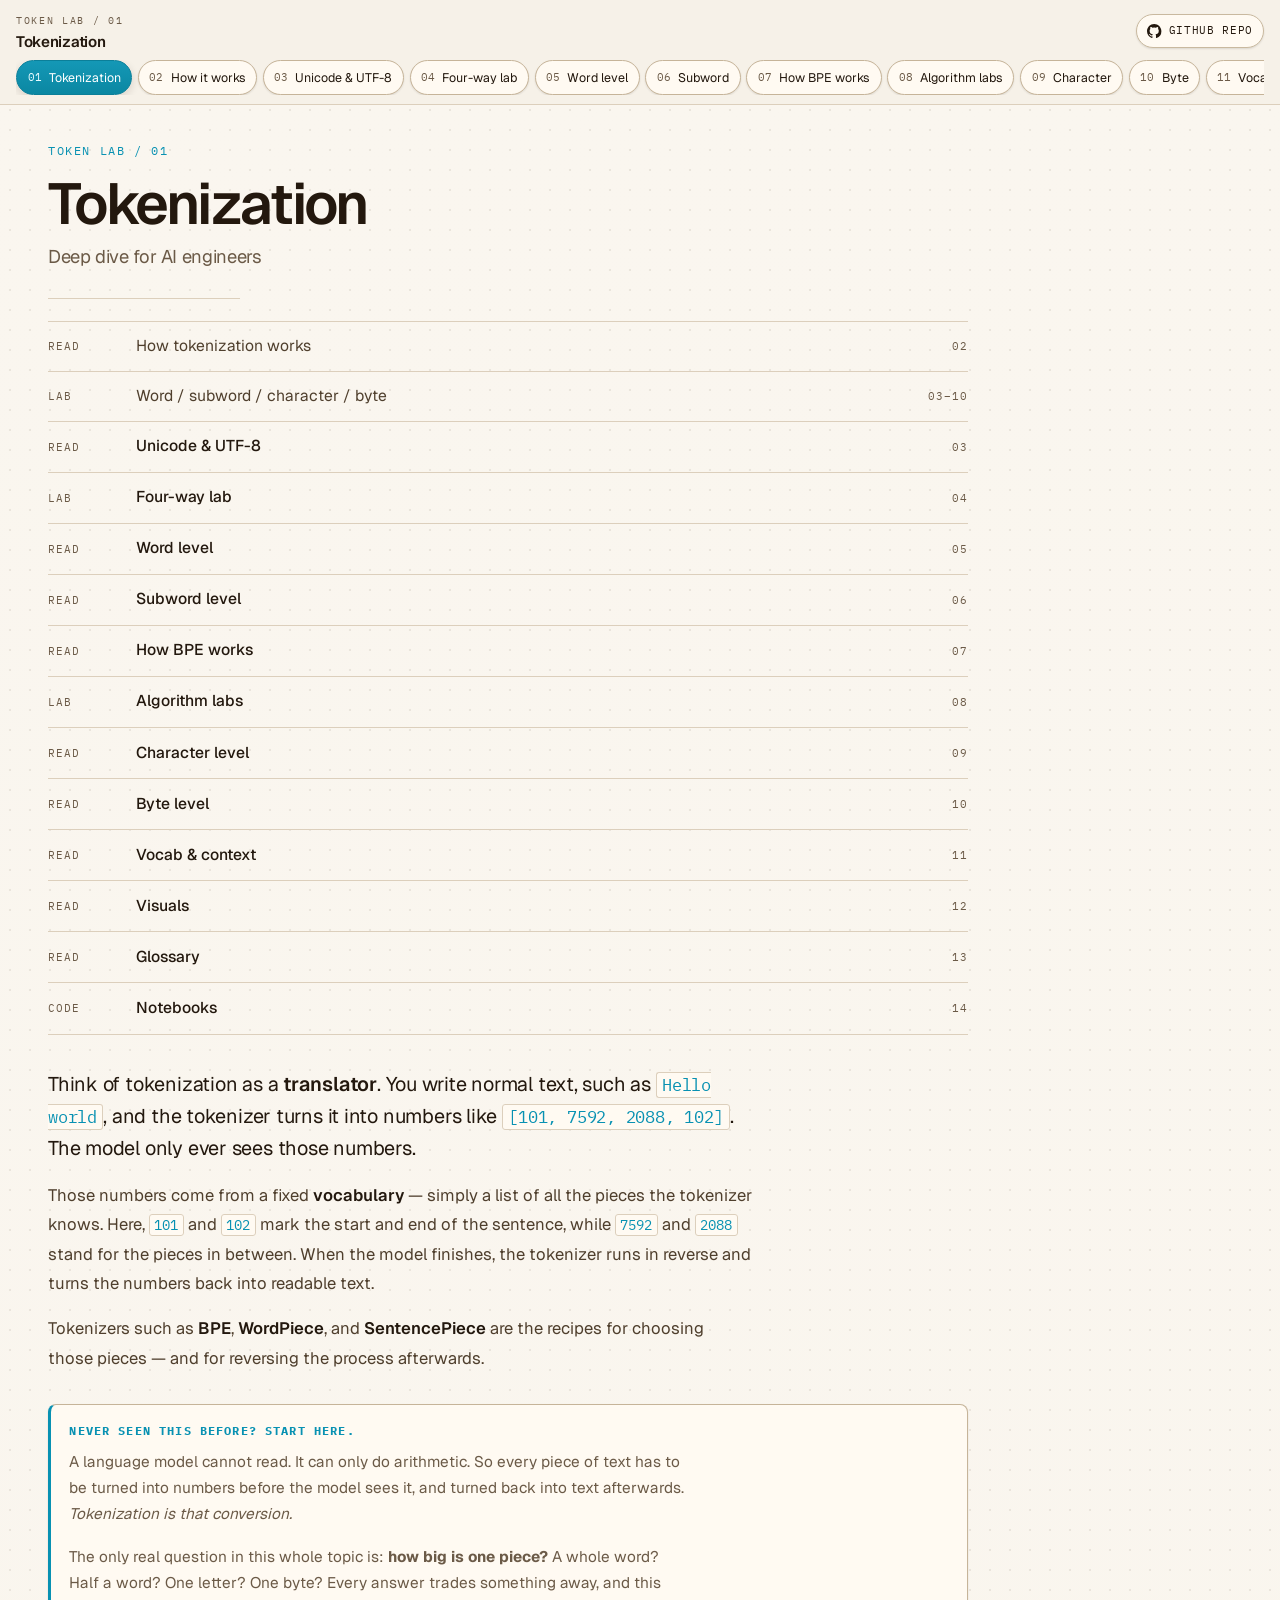
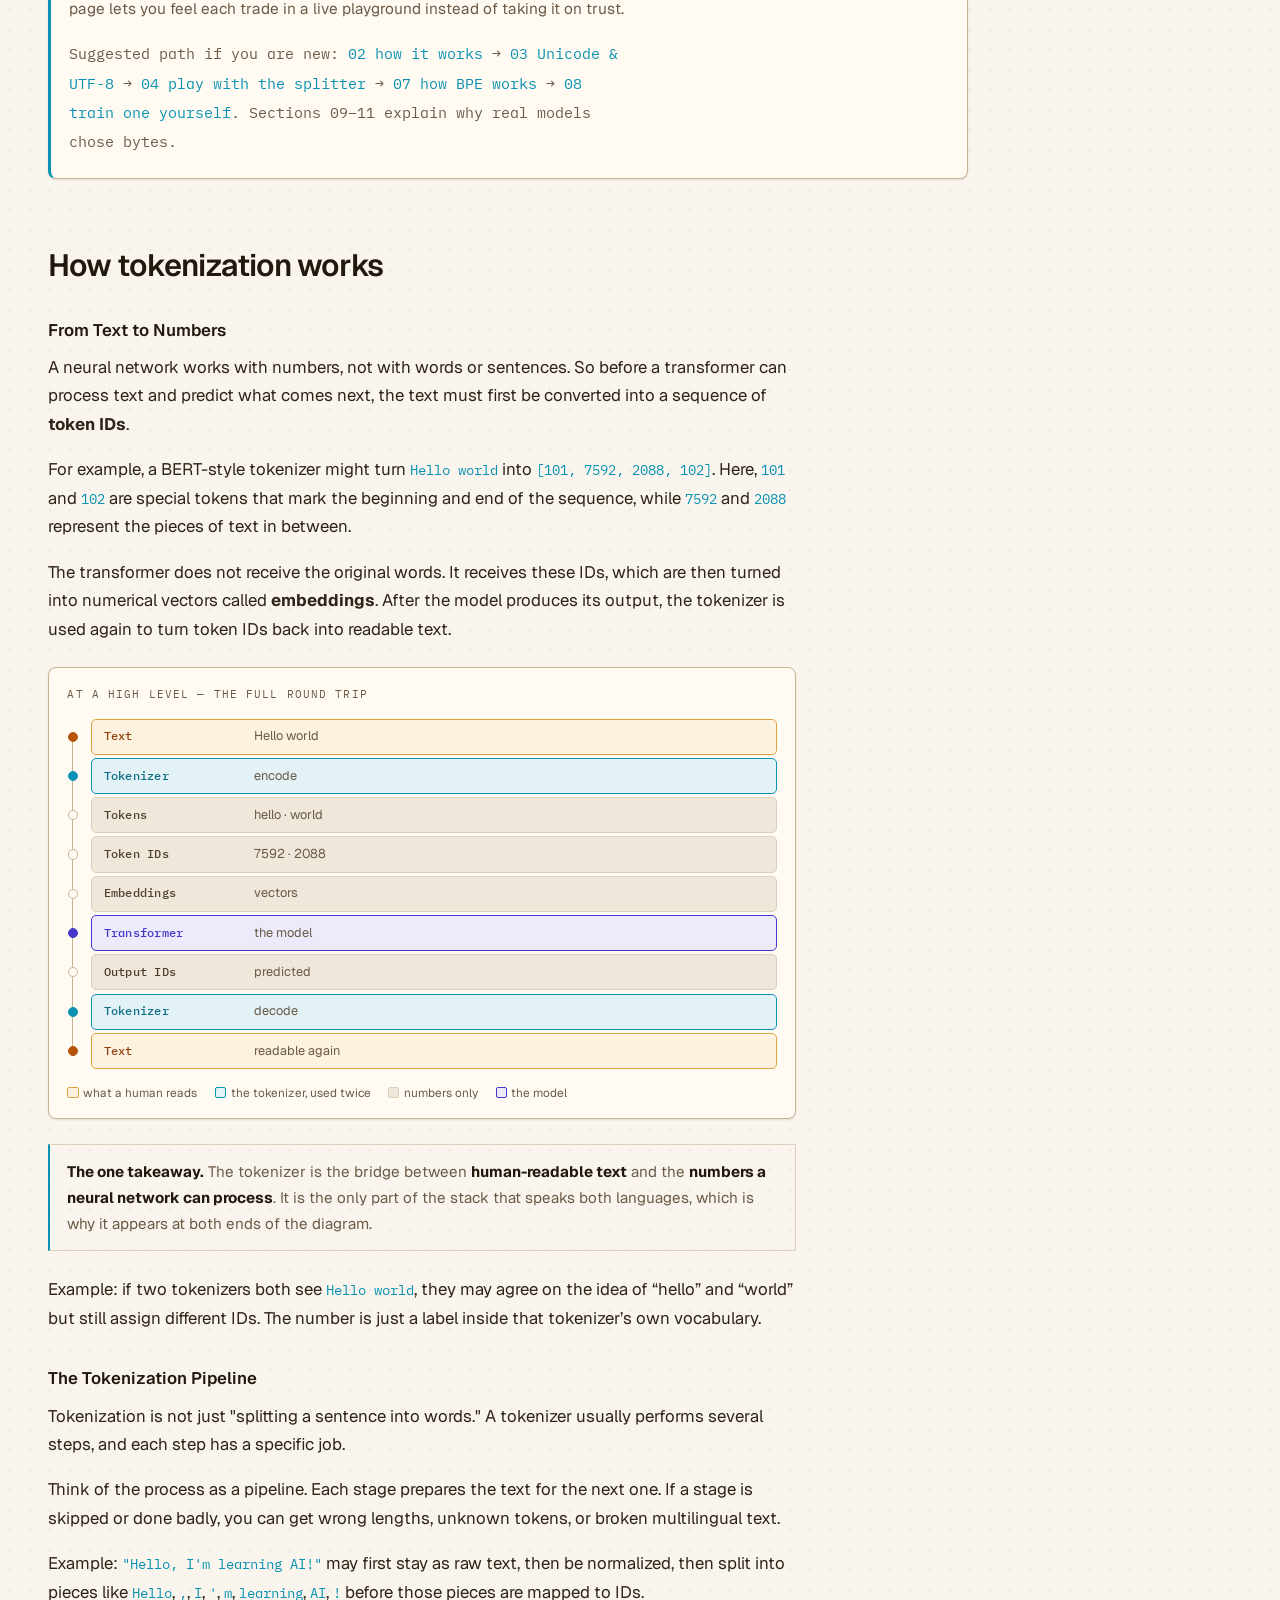
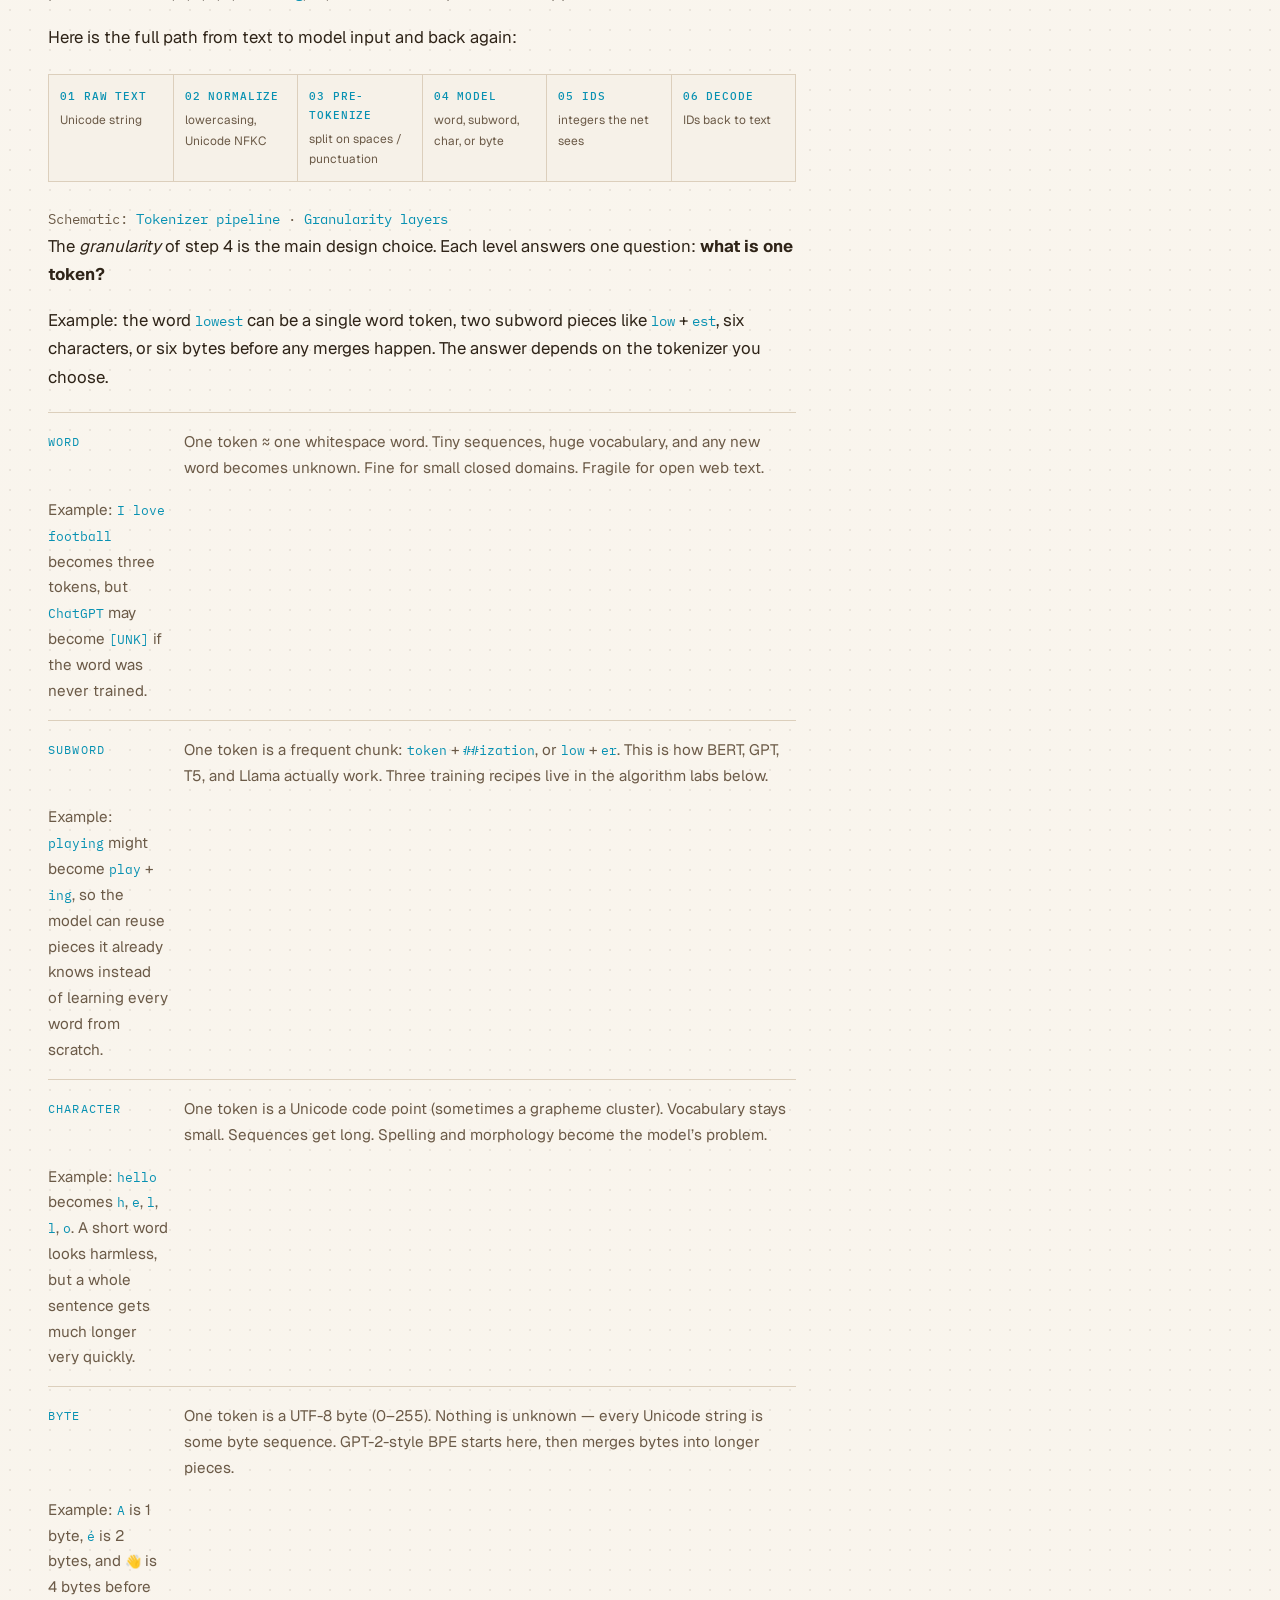
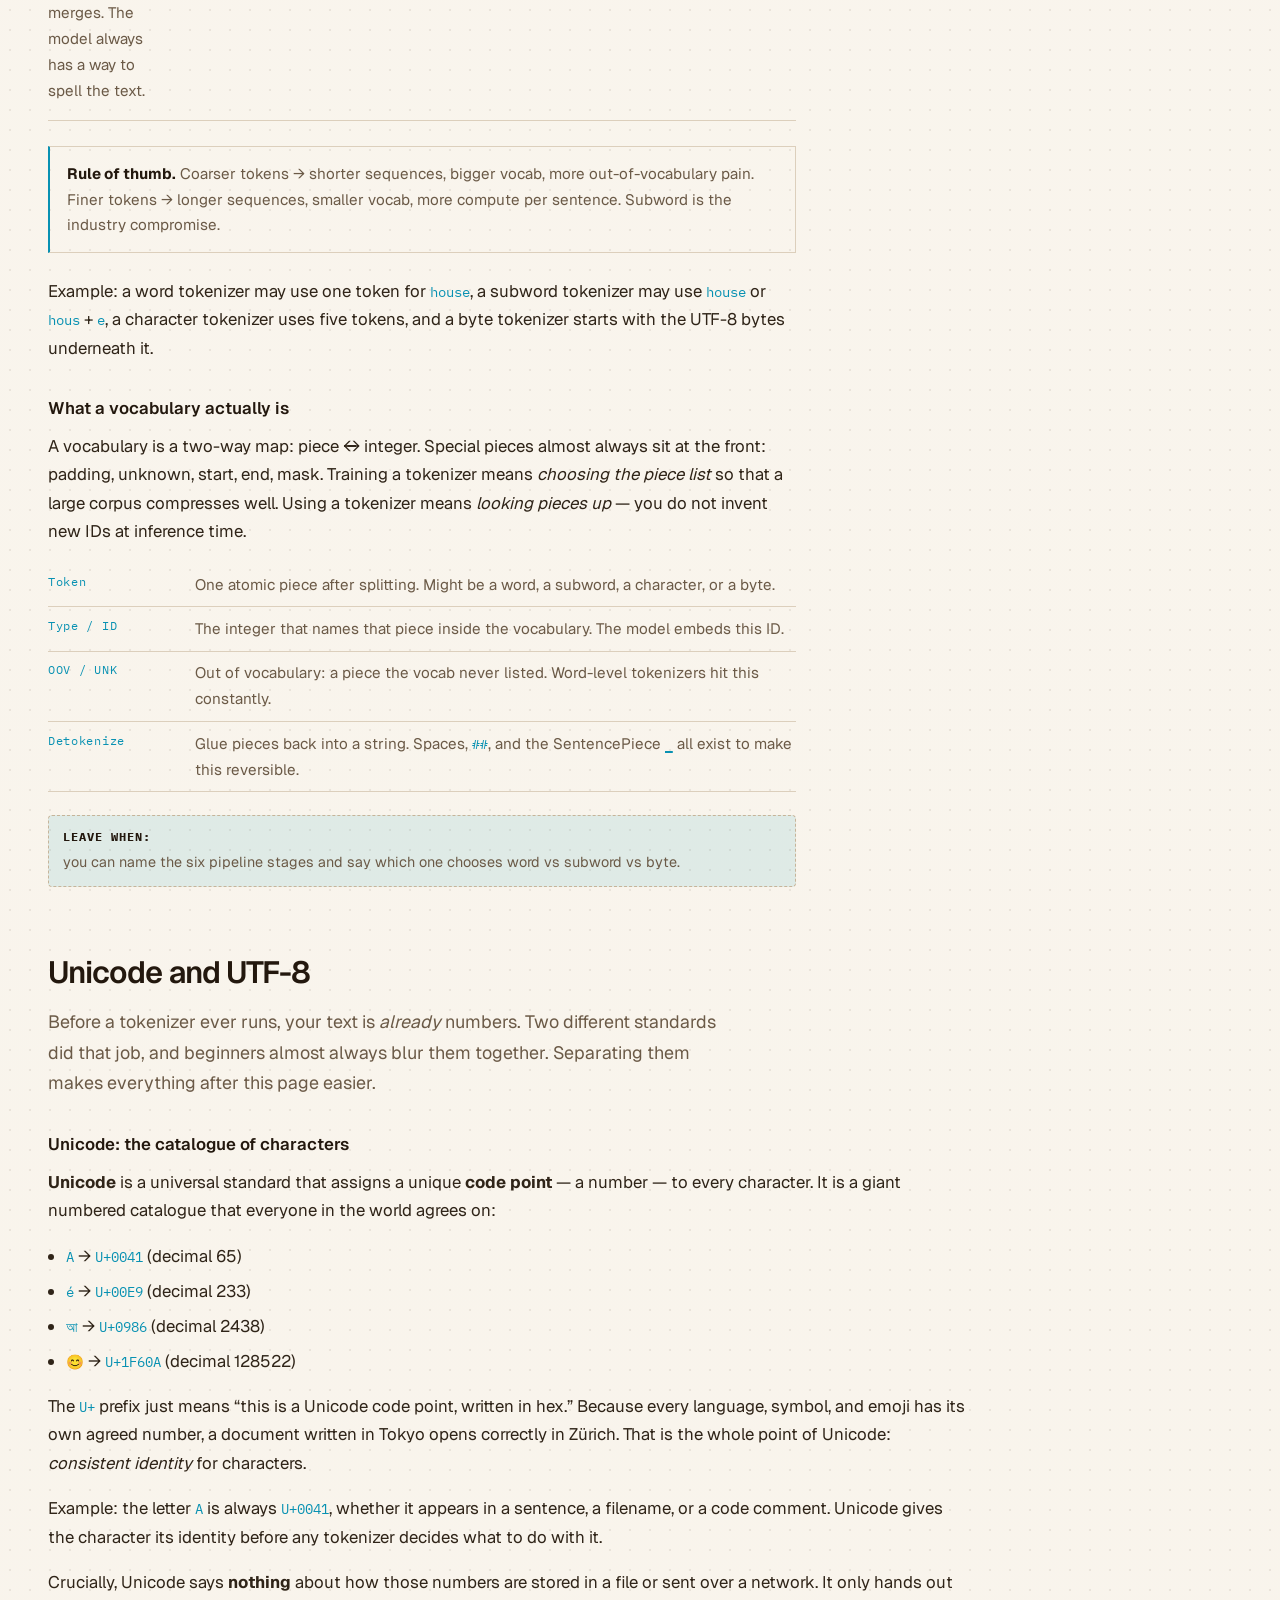
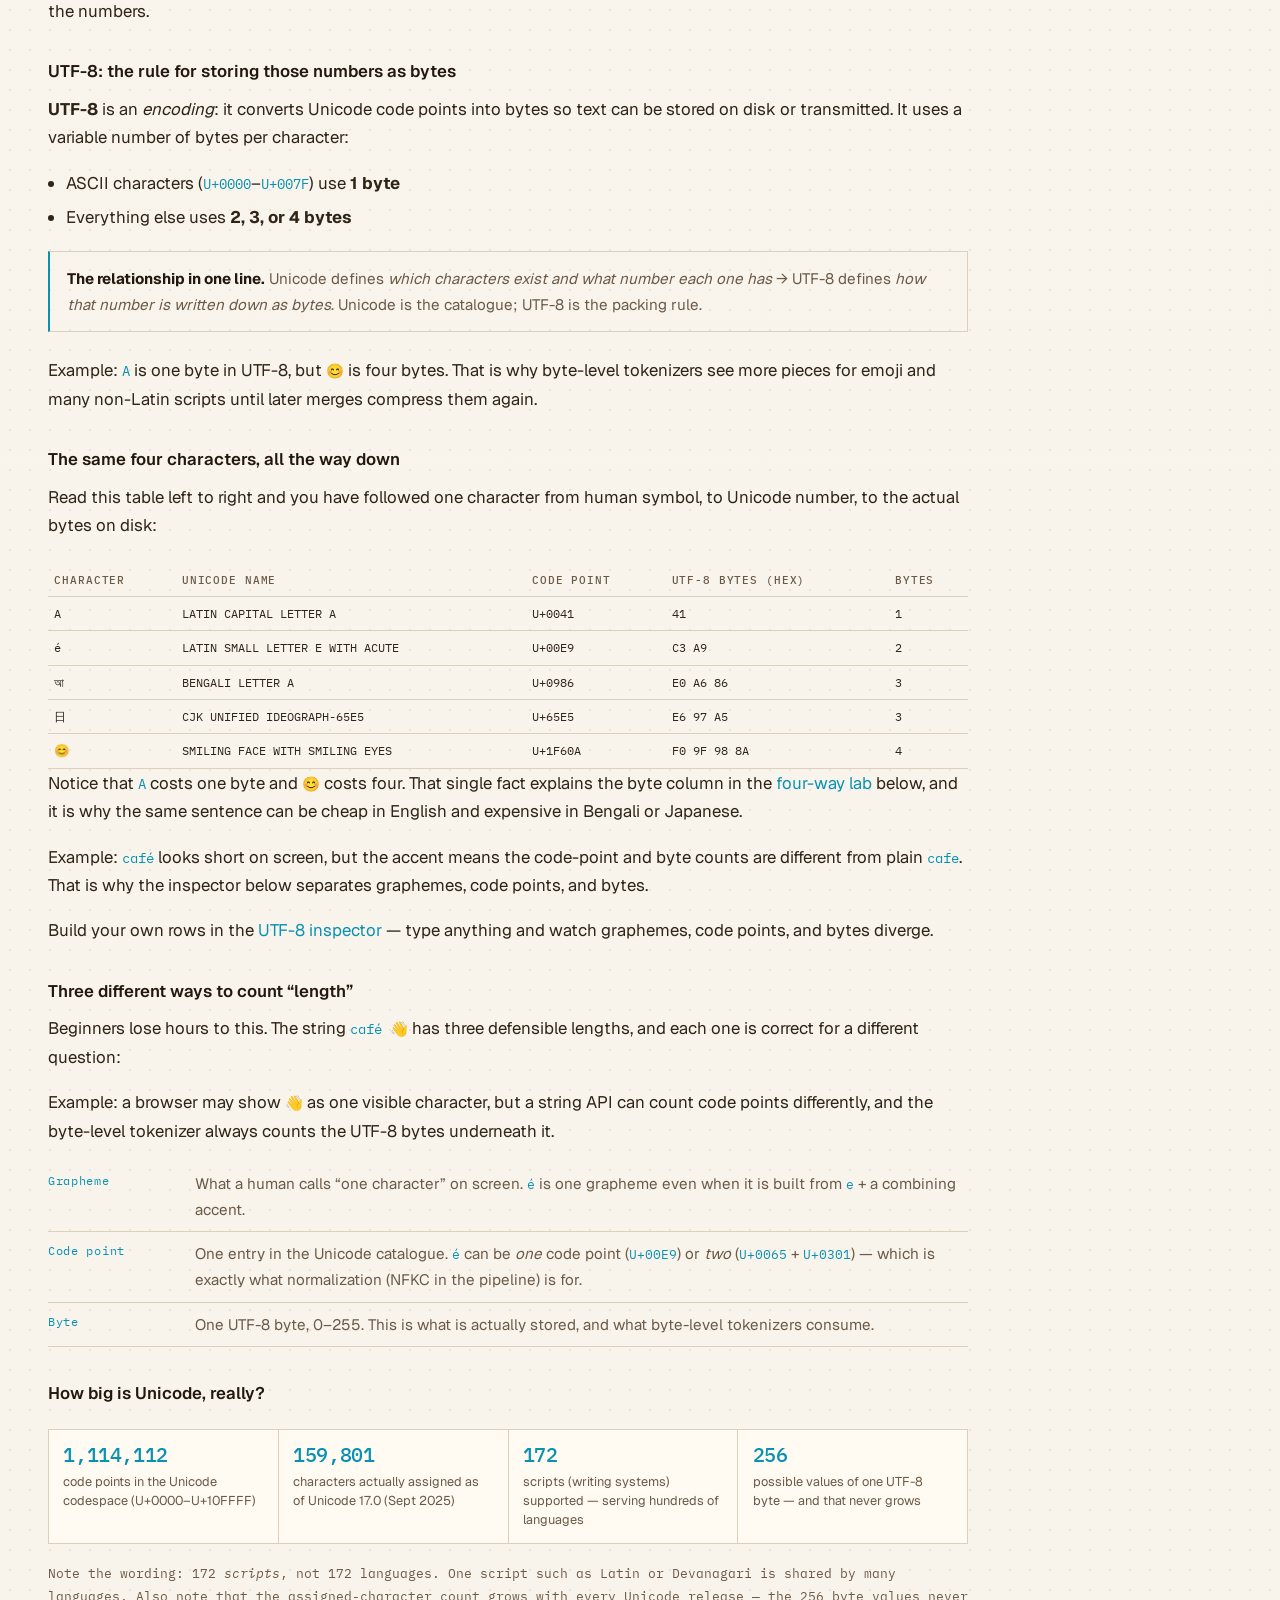
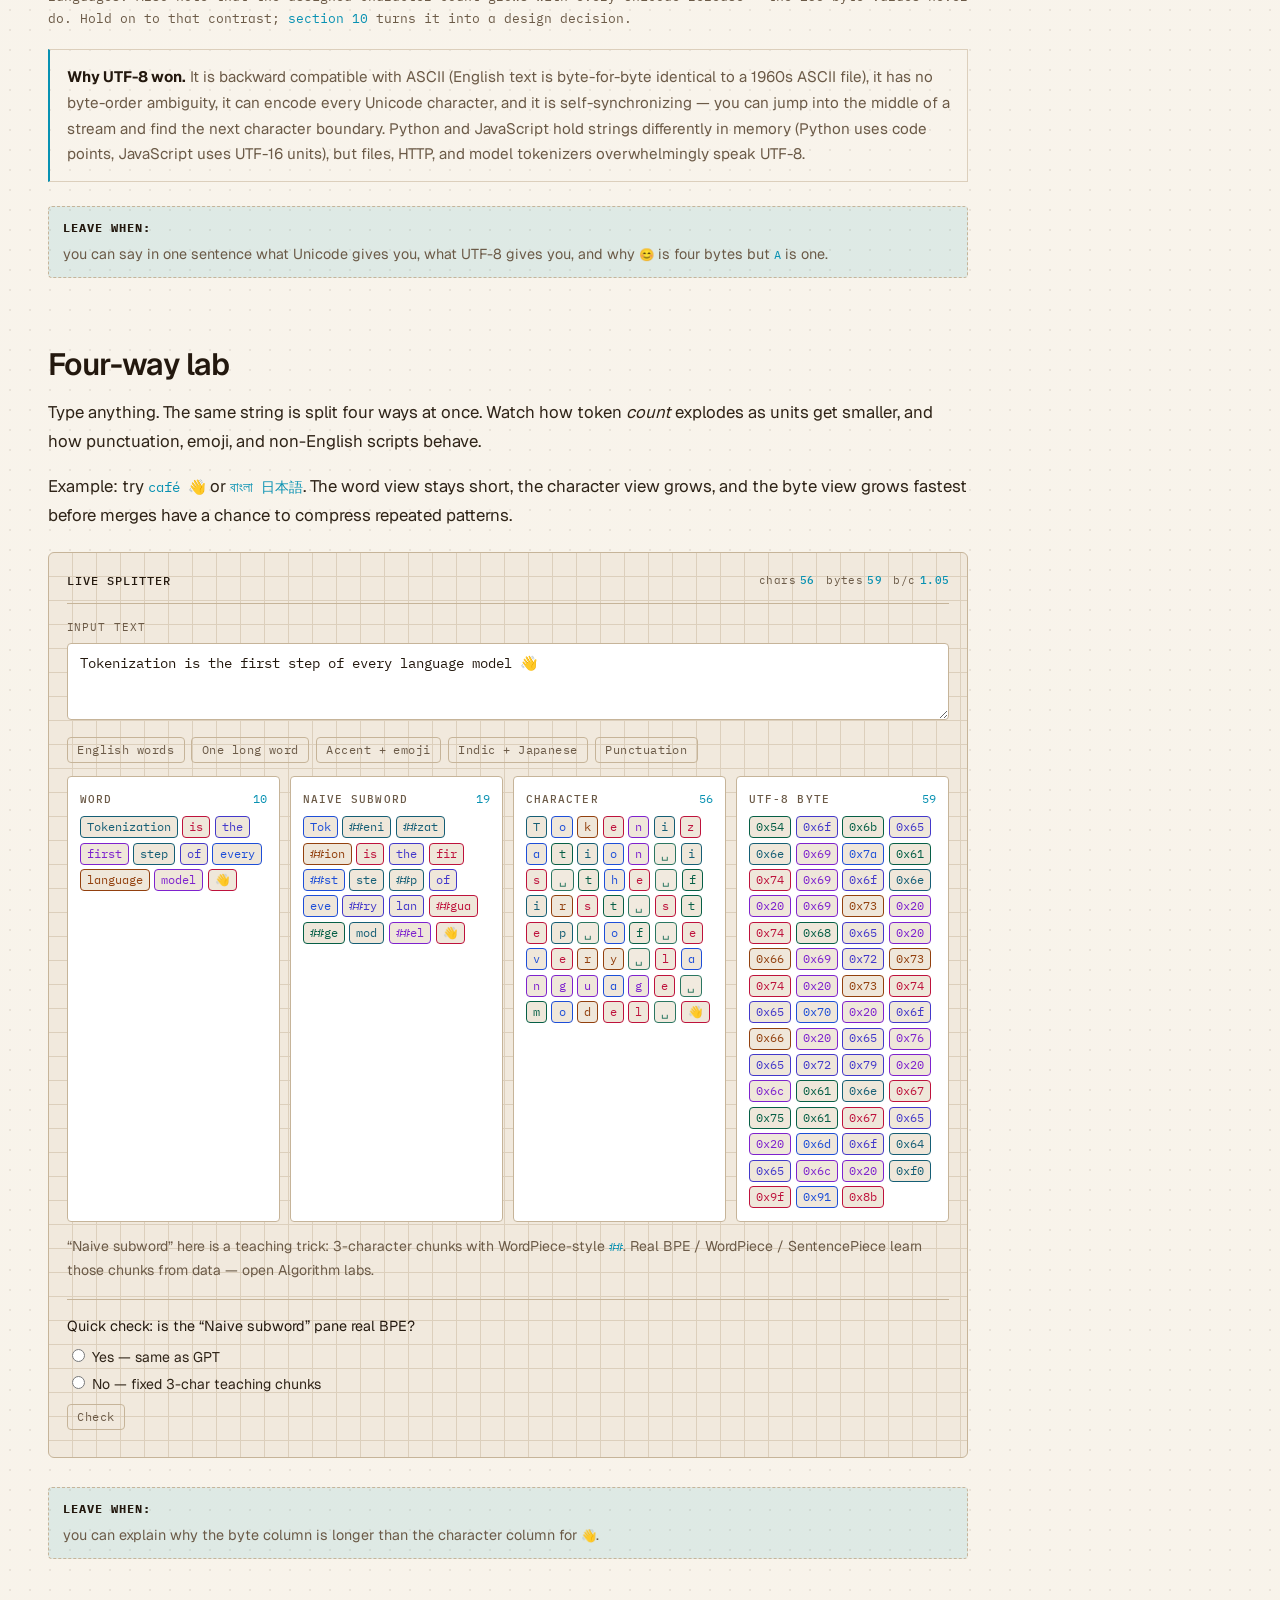
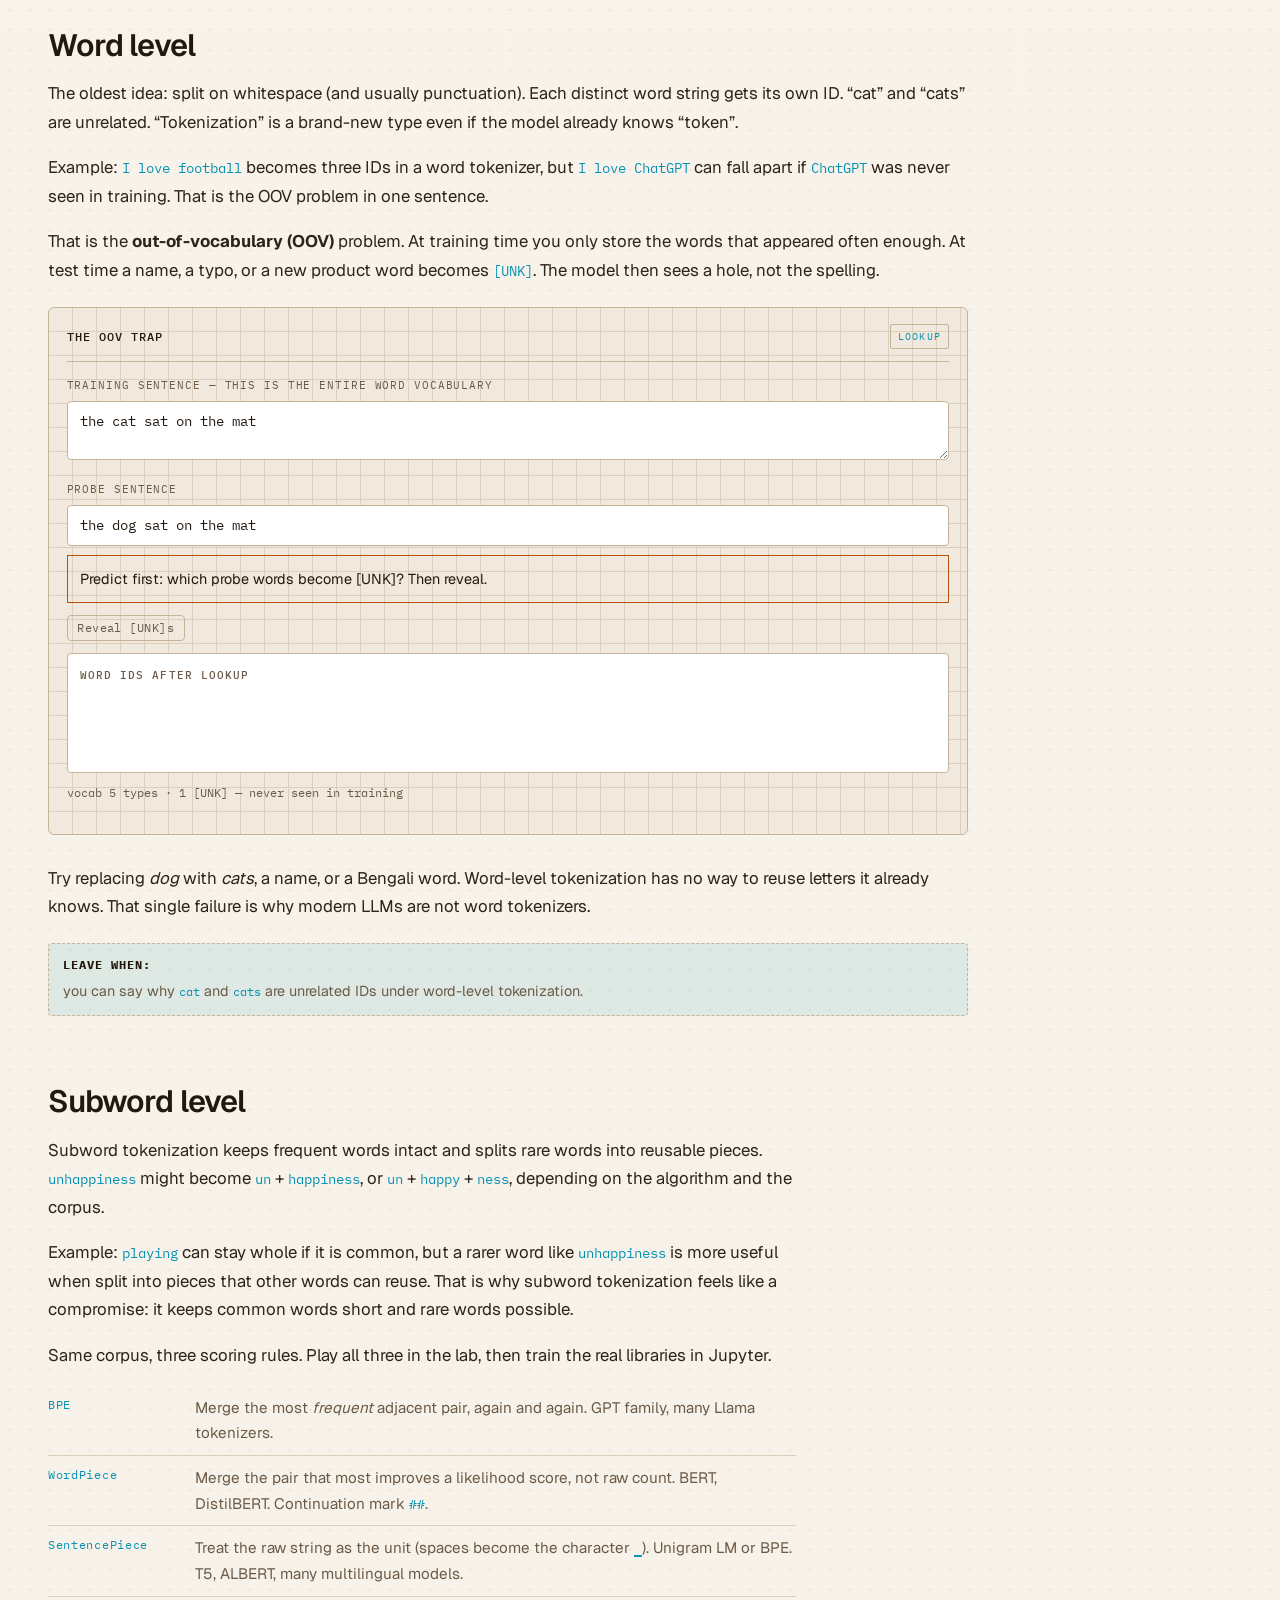
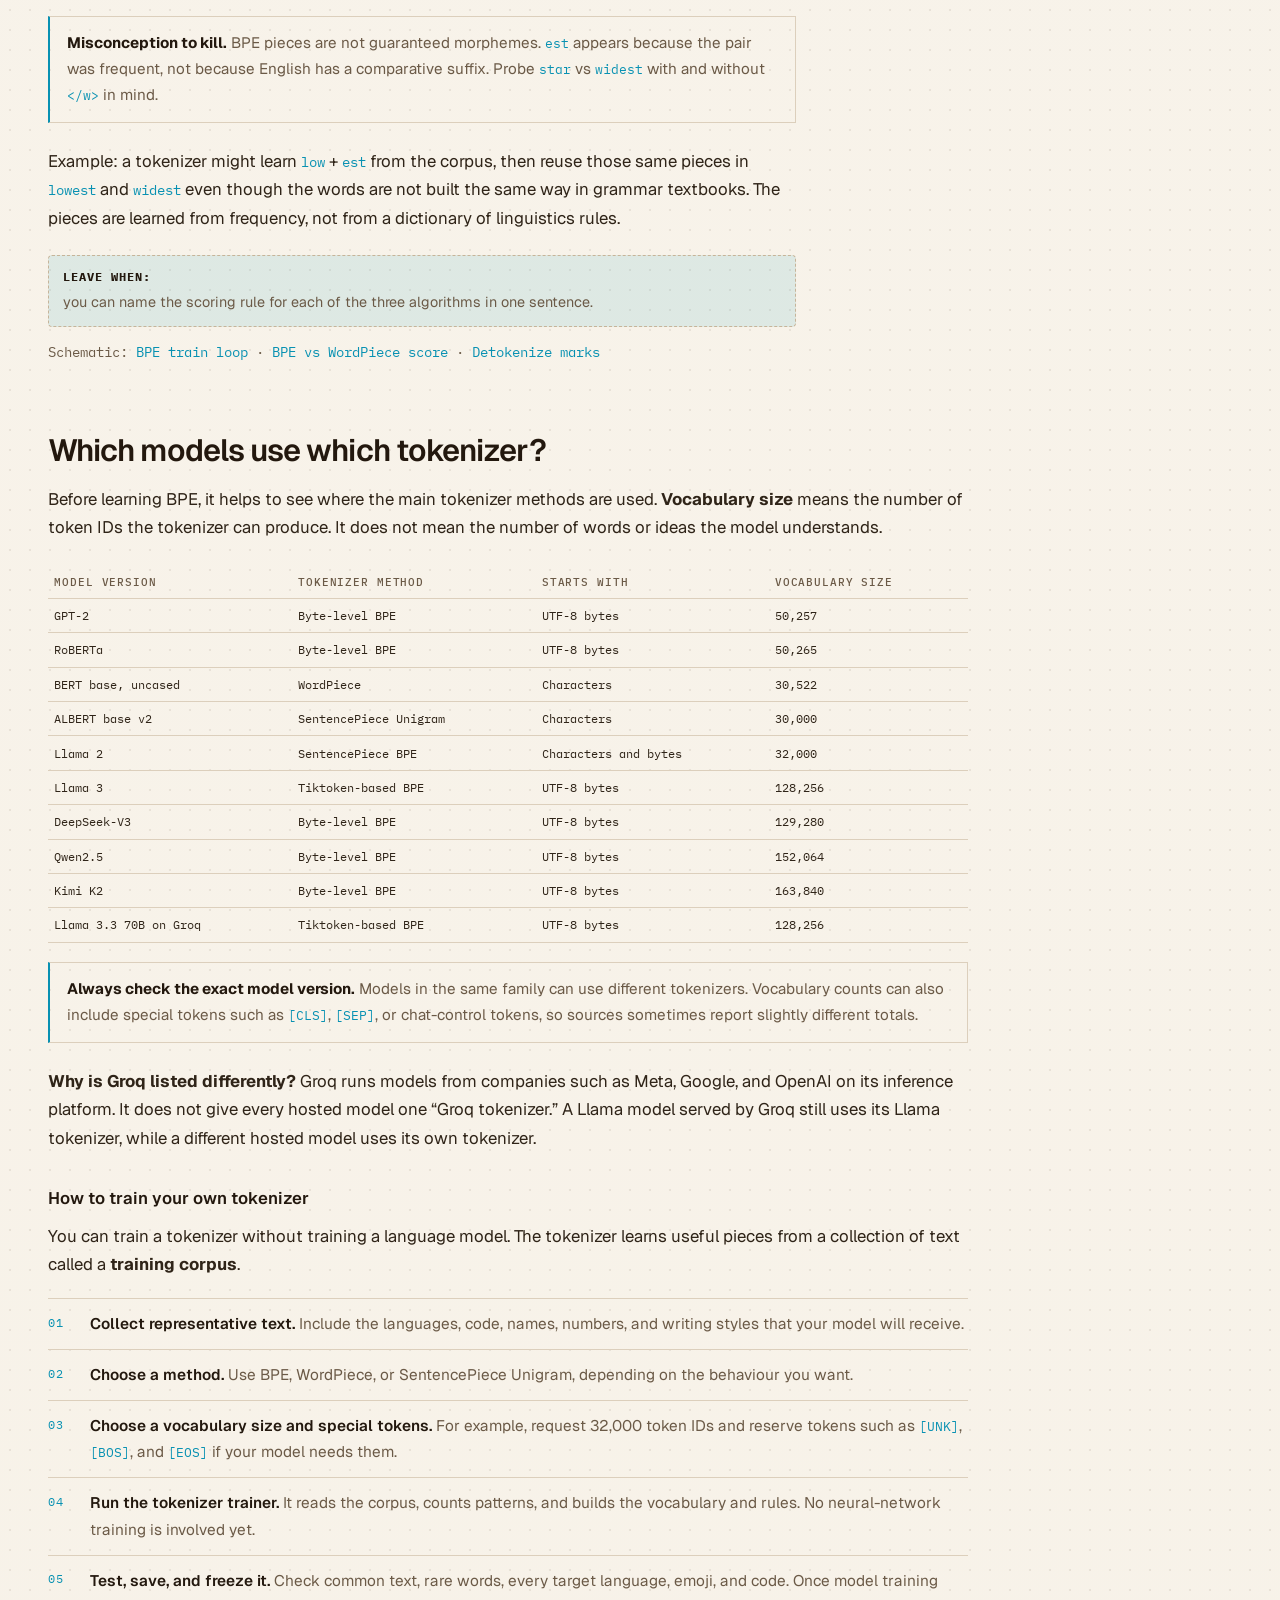
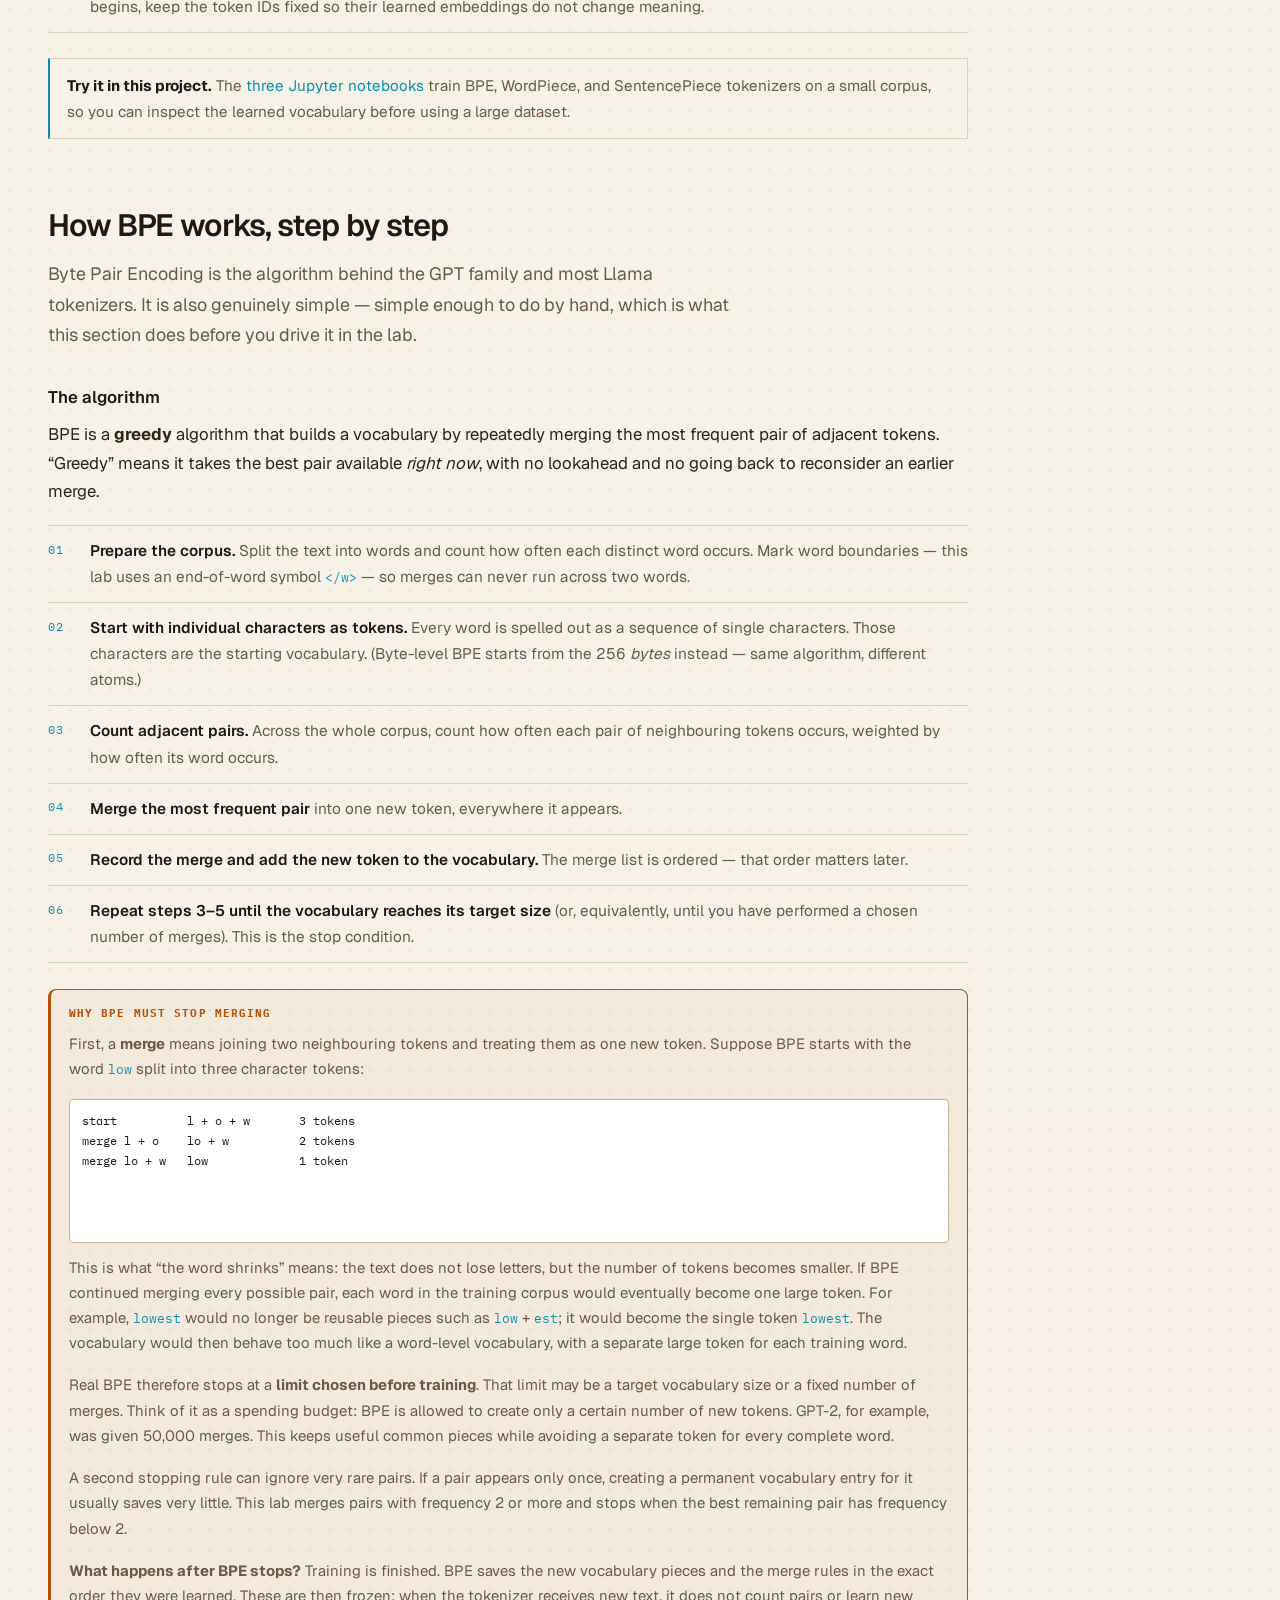
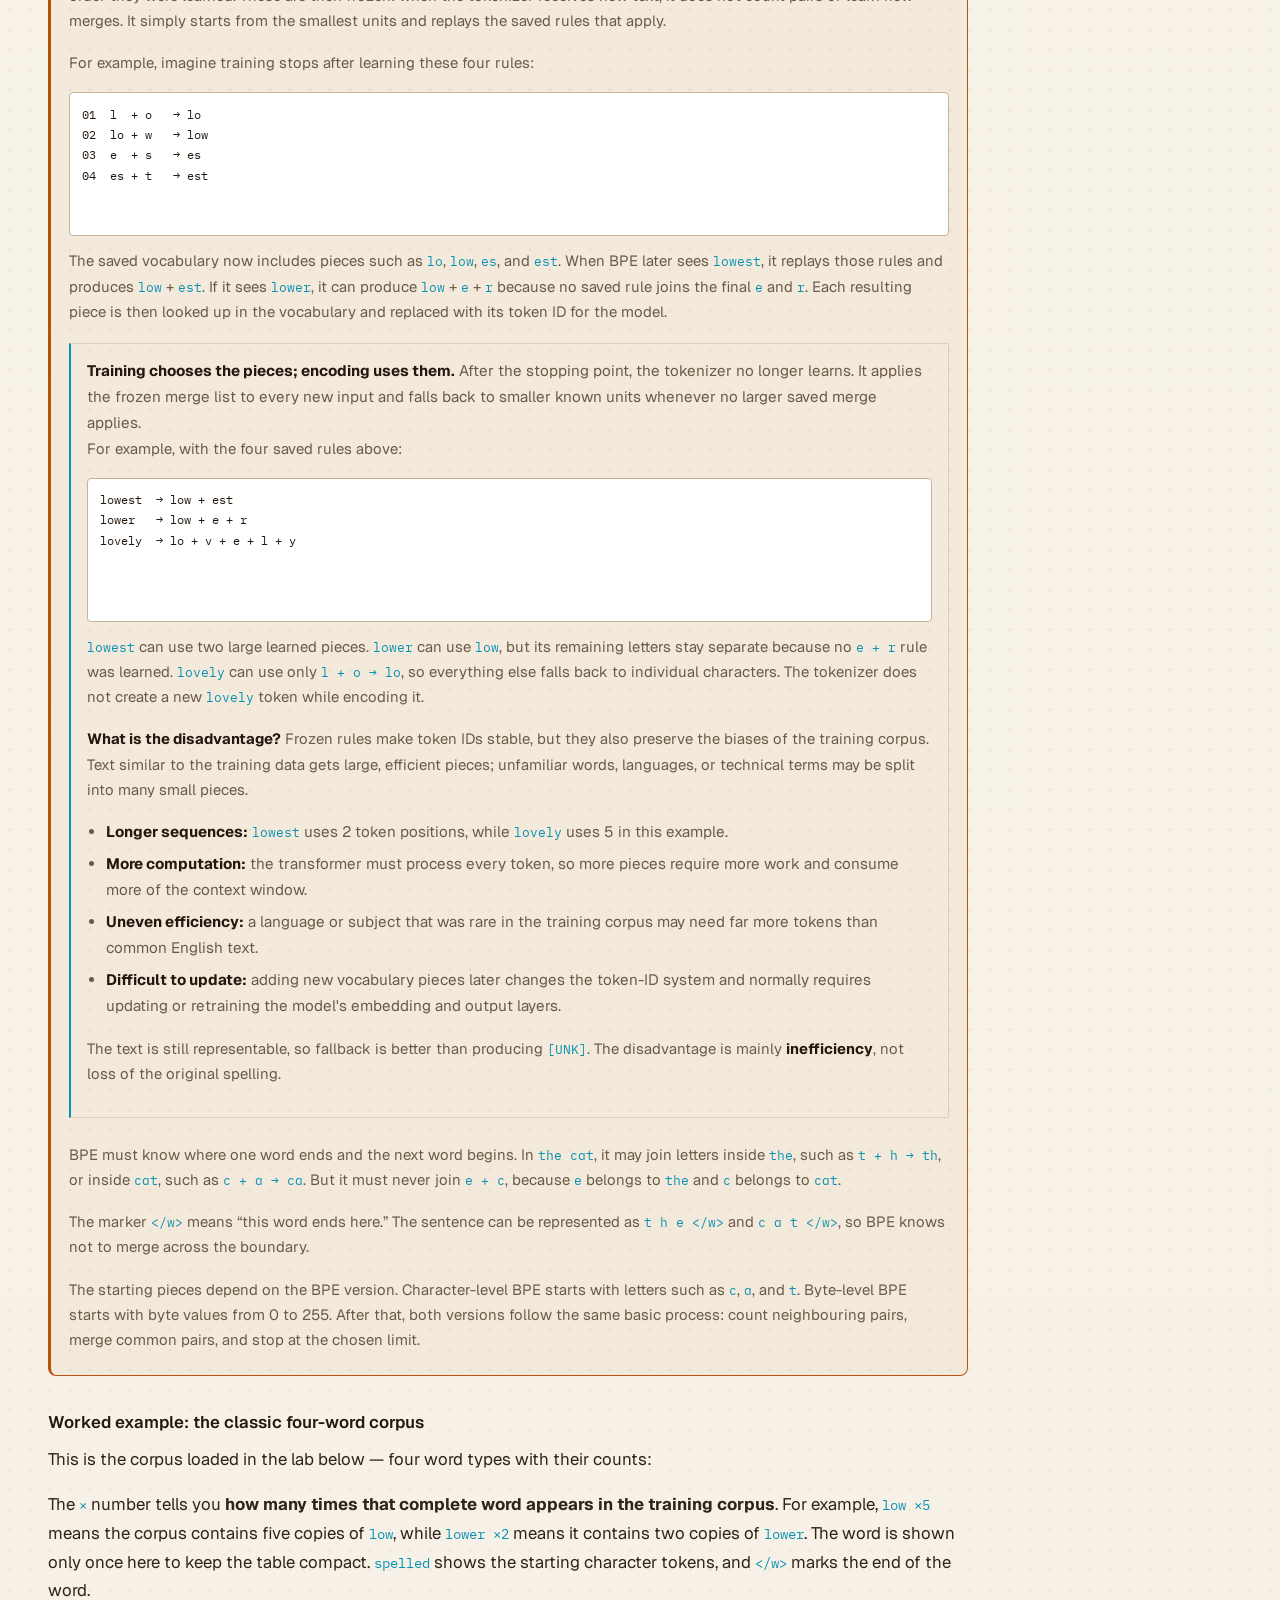
==== site/index.html @ 01ca74ae "docs: LLM tokenizer explanations Signed-off-by: Gaurav Kumar Garg <garg.gaurav52@gmail.com>" ====
<!DOCTYPE html>
<html lang="en" data-theme="light">
  <head>
    <meta charset="utf-8" />
    <meta name="viewport" content="width=device-width, initial-scale=1" />
    <title>Tokenization Deep Dive</title>
    <meta
      name="description"
      content="Beginner lab: how tokenization works, then word, subword, character, and byte level — with live BPE, WordPiece, and SentencePiece playgrounds."
    />
    <meta property="og:title" content="Tokenization Deep Dive" />
    <meta
      property="og:description"
      content="Interactive token lab: how tokenization works, OOV, UTF-8, and in-browser BPE / WordPiece / SentencePiece."
    />
    <meta property="og:type" content="website" />
    <meta
      property="og:url"
      content="https://gaurav36.github.io/tokenization-explainer/"
    />
    <meta
      property="og:image"
      content="https://gaurav36.github.io/tokenization-explainer/assets/og.png"
    />
    <meta name="twitter:card" content="summary_large_image" />
    <link rel="icon" href="assets/favicon.svg" type="image/svg+xml" />
    <link rel="alternate icon" href="assets/og.png" type="image/png" />
    <link rel="preconnect" href="https://fonts.googleapis.com" />
    <link rel="preconnect" href="https://fonts.gstatic.com" crossorigin />
    <link
      href="https://fonts.googleapis.com/css2?family=Geist:wght@400;500;600;700&family=IBM+Plex+Mono:wght@400;500&family=IBM+Plex+Sans:wght@400;500;600&display=swap"
      rel="stylesheet"
    />
    <link rel="stylesheet" href="css/main.css" />
  </head>
  <body>
    <a class="skip" href="#syllabus">Skip to content</a>
    <a
      class="github-top-right"
      href="https://github.com/gaurav36/tokenization-explanation"
      target="_blank"
      rel="noopener noreferrer"
      aria-label="Open GitHub repository"
    >
      <svg viewBox="0 0 16 16" aria-hidden="true" focusable="false">
        <path
          d="M8 0C3.58 0 0 3.58 0 8c0 3.54 2.29 6.53 5.47 7.59.4.07.55-.17.55-.38 0-.19-.01-.82-.01-1.49-2.01.37-2.53-.49-2.69-.94-.09-.23-.48-.94-.82-1.13-.28-.15-.68-.52-.01-.53.63-.01 1.08.58 1.23.82.72 1.21 1.87.87 2.33.66.07-.52.28-.87.5-1.07-1.78-.2-3.64-.89-3.64-3.95 0-.87.31-1.59.82-2.15-.08-.2-.36-1.02.08-2.12 0 0 .67-.21 2.2.82a7.62 7.62 0 0 1 4 0c1.53-1.04 2.2-.82 2.2-.82.44 1.1.16 1.92.08 2.12.51.56.82 1.27.82 2.15 0 3.07-1.87 3.75-3.65 3.95.29.25.54.73.54 1.48 0 1.07-.01 1.93-.01 2.2 0 .21.15.46.55.38A8.01 8.01 0 0 0 16 8c0-4.42-3.58-8-8-8Z"
        ></path>
      </svg>
      <span>GitHub Repo</span>
    </a>
    <div class="app">
      <nav class="nav" aria-label="Lesson sections">
        <p class="nav-kicker">Token lab / 01</p>
        <p class="nav-title">Tokenization</p>
        <ol>
          <li>
            <a href="#syllabus"><span class="nav-num">01</span> Tokenization</a>
          </li>
          <li>
            <a href="#taxonomy"><span class="nav-num">02</span> How it works</a>
          </li>
          <li>
            <a href="#unicode"><span class="nav-num">03</span> Unicode &amp; UTF-8</a>
          </li>
          <li>
            <a href="#lab"><span class="nav-num">04</span> Four-way lab</a>
          </li>
          <li>
            <a href="#word"><span class="nav-num">05</span> Word level</a>
          </li>
          <li>
            <a href="#subword"><span class="nav-num">06</span> Subword</a>
          </li>
          <li>
            <a href="#bpe-how"><span class="nav-num">07</span> How BPE works</a>
          </li>
          <li>
            <a href="#algo-labs"><span class="nav-num">08</span> Algorithm labs</a>
          </li>
          <li>
            <a href="#character"><span class="nav-num">09</span> Character</a>
          </li>
          <li>
            <a href="#byte"><span class="nav-num">10</span> Byte</a>
          </li>
          <li>
            <a href="#length"><span class="nav-num">11</span> Vocab &amp; context</a>
          </li>
          <li>
            <a href="#visuals"><span class="nav-num">12</span> Visuals</a>
          </li>
          <li>
            <a href="#glossary"><span class="nav-num">13</span> Glossary</a>
          </li>
          <li>
            <a href="#notebooks"><span class="nav-num">14</span> Notebooks</a>
          </li>
        </ol>
        <p class="nav-note">
          Production trainers live in Jupyter.<br />
          <code>uv run jupyter lab notebooks</code>
        </p>
      </nav>

      <main>
        <header class="hero" id="syllabus">
          <p class="hero-kicker">Token lab / 01</p>
          <h1>Tokenization</h1>
          <p class="hero-sub">Deep dive for AI engineers</p>
          <div class="rule"></div>
          <ul class="syllabus">
            <li>
              <span class="kind">Read</span>
              <span>How tokenization works</span>
              <span class="kind">02</span>
            </li>
            <li>
              <span class="kind">Lab</span>
              <span>Word / subword / character / byte</span>
              <span class="kind">03–10</span>
            </li>
            <li>
              <span class="kind">Read</span>
              <a href="#unicode">Unicode &amp; UTF-8<span class="go" aria-hidden="true">→</span></a>
              <span class="kind">03</span>
            </li>
            <li>
              <span class="kind">Lab</span>
              <a href="#lab">Four-way lab<span class="go" aria-hidden="true">→</span></a>
              <span class="kind">04</span>
            </li>
            <li>
              <span class="kind">Read</span>
              <a href="#word">Word level<span class="go" aria-hidden="true">→</span></a>
              <span class="kind">05</span>
            </li>
            <li>
              <span class="kind">Read</span>
              <a href="#subword">Subword level<span class="go" aria-hidden="true">→</span></a>
              <span class="kind">06</span>
            </li>
            <li>
              <span class="kind">Read</span>
              <a href="#bpe-how">How BPE works<span class="go" aria-hidden="true">→</span></a>
              <span class="kind">07</span>
            </li>
            <li>
              <span class="kind">Lab</span>
              <a href="#algo-labs">Algorithm labs<span class="go" aria-hidden="true">→</span></a>
              <span class="kind">08</span>
            </li>
            <li>
              <span class="kind">Read</span>
              <a href="#character">Character level<span class="go" aria-hidden="true">→</span></a>
              <span class="kind">09</span>
            </li>
            <li>
              <span class="kind">Read</span>
              <a href="#byte">Byte level<span class="go" aria-hidden="true">→</span></a>
              <span class="kind">10</span>
            </li>
            <li>
              <span class="kind">Read</span>
              <a href="#length">Vocab &amp; context<span class="go" aria-hidden="true">→</span></a>
              <span class="kind">11</span>
            </li>
            <li>
              <span class="kind">Read</span>
              <a href="#visuals">Visuals<span class="go" aria-hidden="true">→</span></a>
              <span class="kind">12</span>
            </li>
            <li>
              <span class="kind">Read</span>
              <a href="#glossary">Glossary<span class="go" aria-hidden="true">→</span></a>
              <span class="kind">13</span>
            </li>
            <li>
              <span class="kind">Code</span>
              <a href="#notebooks">Notebooks<span class="go" aria-hidden="true">→</span></a>
              <span class="kind">14</span>
            </li>
          </ul>
          <div class="hero-intro">
            <p class="lede">
              Think of tokenization as a <strong>translator</strong>. You write normal text, such
              as <code>Hello world</code>, and the tokenizer turns it into numbers like
              <code>[101, 7592, 2088, 102]</code>. The model only ever sees those numbers.
            </p>
            <p>
              Those numbers come from a fixed <strong>vocabulary</strong> — simply a list of all
              the pieces the tokenizer knows. Here, <code>101</code> and <code>102</code> mark the
              start and end of the sentence, while <code>7592</code> and <code>2088</code> stand
              for the pieces in between. When the model finishes, the tokenizer runs in reverse and
              turns the numbers back into readable text.
            </p>
            <p>
              Tokenizers such as <strong>BPE</strong>, <strong>WordPiece</strong>, and
              <strong>SentencePiece</strong> are the recipes for choosing those pieces — and for
              reversing the process afterwards.
            </p>
          </div>

          <div class="plain">
            <strong>Never seen this before? Start here.</strong>
            <p>
              A language model cannot read. It can only do arithmetic. So every piece of text has
              to be turned into numbers before the model sees it, and turned back into text
              afterwards. <em>Tokenization is that conversion.</em>
            </p>
            <p>
              The only real question in this whole topic is: <strong>how big is one piece?</strong>
              A whole word? Half a word? One letter? One byte? Every answer trades something away,
              and this page lets you feel each trade in a live playground instead of taking it on
              trust.
            </p>
            <p class="plain-path">
              Suggested path if you are new:
              <a href="#taxonomy">02 how it works</a> →
              <a href="#unicode">03 Unicode &amp; UTF-8</a> →
              <a href="#lab">04 play with the splitter</a> →
              <a href="#bpe-how">07 how BPE works</a> →
              <a href="#algo-labs">08 train one yourself</a>.
              Sections 09–11 explain why real models chose bytes.
            </p>
          </div>
        </header>

        <section id="taxonomy">
          <h2>How tokenization works</h2>
          <h3>From Text to Numbers</h3>
          <p>
            A neural network works with numbers, not with words or sentences. So before a
            transformer can process text and predict what comes next, the text must first be
            converted into a sequence of <strong>token IDs</strong>.
          </p>
          <p>
            For example, a BERT-style tokenizer might turn <code>Hello world</code> into
            <code>[101, 7592, 2088, 102]</code>. Here, <code>101</code> and <code>102</code> are
            special tokens that mark the beginning and end of the sequence, while
            <code>7592</code> and <code>2088</code> represent the pieces of text in between.
          </p>
          <p>
            The transformer does not receive the original words. It receives these IDs, which are
            then turned into numerical vectors called <strong>embeddings</strong>. After the model
            produces its output, the tokenizer is used again to turn token IDs back into readable
            text.
          </p>
          <figure class="flow-figure">
            <figcaption>At a high level — the full round trip</figcaption>
            <ol class="flow">
              <li class="flow-step is-human">
                <span class="flow-name">Text</span>
                <span class="flow-eg">Hello world</span>
              </li>
              <li class="flow-step is-tok">
                <span class="flow-name">Tokenizer</span>
                <span class="flow-eg">encode</span>
              </li>
              <li class="flow-step">
                <span class="flow-name">Tokens</span>
                <span class="flow-eg">hello · world</span>
              </li>
              <li class="flow-step">
                <span class="flow-name">Token IDs</span>
                <span class="flow-eg">7592 · 2088</span>
              </li>
              <li class="flow-step">
                <span class="flow-name">Embeddings</span>
                <span class="flow-eg">vectors</span>
              </li>
              <li class="flow-step is-model">
                <span class="flow-name">Transformer</span>
                <span class="flow-eg">the model</span>
              </li>
              <li class="flow-step">
                <span class="flow-name">Output IDs</span>
                <span class="flow-eg">predicted</span>
              </li>
              <li class="flow-step is-tok">
                <span class="flow-name">Tokenizer</span>
                <span class="flow-eg">decode</span>
              </li>
              <li class="flow-step is-human">
                <span class="flow-name">Text</span>
                <span class="flow-eg">readable again</span>
              </li>
            </ol>
            <p class="flow-legend">
              <span><span class="key key-human"></span> what a human reads</span>
              <span><span class="key key-tok"></span> the tokenizer, used twice</span>
              <span><span class="key key-num"></span> numbers only</span>
              <span><span class="key key-model"></span> the model</span>
            </p>
          </figure>
          <div class="callout">
            <strong>The one takeaway.</strong> The tokenizer is the bridge between
            <strong>human-readable text</strong> and the
            <strong>numbers a neural network can process</strong>. It is the only part of the stack
            that speaks both languages, which is why it appears at both ends of the diagram.
          </div>
          <p>
            Example: if two tokenizers both see <code>Hello world</code>, they may agree on the
            idea of “hello” and “world” but still assign different IDs. The number is just a label
            inside that tokenizer’s own vocabulary.
          </p>

          <h3>The Tokenization Pipeline</h3>
          <p>
            Tokenization is not just "splitting a sentence into words." A tokenizer usually
            performs several steps, and each step has a specific job.
          </p>
          <p>
            Think of the process as a pipeline. Each stage prepares the text for the next one. If
            a stage is skipped or done badly, you can get wrong lengths, unknown tokens, or broken
            multilingual text.
          </p>
          <p>
            Example: <code>"Hello, I'm learning AI!"</code> may first stay as raw text, then be
            normalized, then split into pieces like <code>Hello</code>, <code>,</code>,
            <code>I</code>, <code>'</code>, <code>m</code>, <code>learning</code>, <code>AI</code>,
            <code>!</code> before those pieces are mapped to IDs.
          </p>
          <p>
            Here is the full path from text to model input and back again:
          </p>

          <div class="pipeline" role="list">
            <div class="stage" role="listitem">
              <strong>01 Raw text</strong>
              Unicode string
            </div>
            <div class="stage" role="listitem">
              <strong>02 Normalize</strong>
              lowercasing, Unicode NFKC
            </div>
            <div class="stage" role="listitem">
              <strong>03 Pre-tokenize</strong>
              split on spaces / punctuation
            </div>
            <div class="stage" role="listitem">
              <strong>04 Model</strong>
              word, subword, char, or byte
            </div>
            <div class="stage" role="listitem">
              <strong>05 IDs</strong>
              integers the net sees
            </div>
            <div class="stage" role="listitem">
              <strong>06 Decode</strong>
              IDs back to text
            </div>
          </div>
          <p class="diagram-link">
            Schematic:
            <a href="diagrams/01-pipeline.html">Tokenizer pipeline</a>
            ·
            <a href="diagrams/02-granularity.html">Granularity layers</a>
          </p>

          <p>
            The <em>granularity</em> of step 4 is the main design choice. Each level answers one
            question: <strong>what is one token?</strong>
          </p>
          <p>
            Example: the word <code>lowest</code> can be a single word token, two subword pieces
            like <code>low</code> + <code>est</code>, six characters, or six bytes before any
            merges happen. The answer depends on the tokenizer you choose.
          </p>

          <div class="taxonomy">
            <article class="tax-card">
              <div class="level">Word</div>
              <p>
                One token ≈ one whitespace word. Tiny sequences, huge vocabulary, and any new word
                becomes unknown. Fine for small closed domains. Fragile for open web text.
              </p>
              <p>
                Example: <code>I love football</code> becomes three tokens, but
                <code>ChatGPT</code> may become <code>[UNK]</code> if the word was never trained.
              </p>
            </article>
            <article class="tax-card">
              <div class="level">Subword</div>
              <p>
                One token is a frequent chunk: <code>token</code> + <code>##ization</code>, or
                <code>low</code> + <code>er</code>. This is how BERT, GPT, T5, and Llama actually
                work. Three training recipes live in the algorithm labs below.
              </p>
              <p>
                Example: <code>playing</code> might become <code>play</code> + <code>ing</code>, so
                the model can reuse pieces it already knows instead of learning every word from
                scratch.
              </p>
            </article>
            <article class="tax-card">
              <div class="level">Character</div>
              <p>
                One token is a Unicode code point (sometimes a grapheme cluster). Vocabulary stays
                small. Sequences get long. Spelling and morphology become the model’s problem.
              </p>
              <p>
                Example: <code>hello</code> becomes <code>h</code>, <code>e</code>, <code>l</code>,
                <code>l</code>, <code>o</code>. A short word looks harmless, but a whole sentence
                gets much longer very quickly.
              </p>
            </article>
            <article class="tax-card">
              <div class="level">Byte</div>
              <p>
                One token is a UTF-8 byte (0–255). Nothing is unknown — every Unicode string is
                some byte sequence. GPT-2-style BPE starts here, then merges bytes into longer
                pieces.
              </p>
              <p>
                Example: <code>A</code> is 1 byte, <code>é</code> is 2 bytes, and <code>👋</code> is
                4 bytes before merges. The model always has a way to spell the text.
              </p>
            </article>
          </div>

          <div class="callout">
            <strong>Rule of thumb.</strong> Coarser tokens → shorter sequences, bigger vocab,
            more out-of-vocabulary pain. Finer tokens → longer sequences, smaller vocab, more
            compute per sentence. Subword is the industry compromise.
          </div>
          <p>
            Example: a word tokenizer may use one token for <code>house</code>, a subword tokenizer
            may use <code>house</code> or <code>hous</code> + <code>e</code>, a character tokenizer
            uses five tokens, and a byte tokenizer starts with the UTF-8 bytes underneath it.
          </p>

          <h3>What a vocabulary actually is</h3>
          <p>
            A vocabulary is a two-way map: piece ↔ integer. Special pieces almost always sit at
            the front: padding, unknown, start, end, mask. Training a tokenizer means
            <em>choosing the piece list</em> so that a large corpus compresses well. Using a
            tokenizer means <em>looking pieces up</em> — you do not invent new IDs at inference
            time.
          </p>

          <dl class="dl">
            <div>
              <dt>Token</dt>
              <dd>One atomic piece after splitting. Might be a word, a subword, a character, or a byte.</dd>
            </div>
            <div>
              <dt>Type / ID</dt>
              <dd>The integer that names that piece inside the vocabulary. The model embeds this ID.</dd>
            </div>
            <div>
              <dt>OOV / UNK</dt>
              <dd>Out of vocabulary: a piece the vocab never listed. Word-level tokenizers hit this constantly.</dd>
            </div>
            <div>
              <dt>Detokenize</dt>
              <dd>Glue pieces back into a string. Spaces, <code>##</code>, and the SentencePiece <code>▁</code> all exist to make this reversible.</dd>
            </div>
          </dl>

          <p class="exit-ticket">
            <strong>Leave when:</strong> you can name the six pipeline stages and say which one
            chooses word vs subword vs byte.
          </p>
        </section>

        <section id="unicode" class="wide">
          <h2>Unicode and UTF-8</h2>
          <p class="lede">
            Before a tokenizer ever runs, your text is <em>already</em> numbers. Two different
            standards did that job, and beginners almost always blur them together. Separating
            them makes everything after this page easier.
          </p>

          <h3>Unicode: the catalogue of characters</h3>
          <p>
            <strong>Unicode</strong> is a universal standard that assigns a unique
            <strong>code point</strong> — a number — to every character. It is a giant numbered
            catalogue that everyone in the world agrees on:
          </p>
          <ul>
            <li><code>A</code> → <code>U+0041</code> (decimal 65)</li>
            <li><code>é</code> → <code>U+00E9</code> (decimal 233)</li>
            <li><code>আ</code> → <code>U+0986</code> (decimal 2438)</li>
            <li><code>😊</code> → <code>U+1F60A</code> (decimal 128522)</li>
          </ul>
          <p>
            The <code>U+</code> prefix just means “this is a Unicode code point, written in hex.”
            Because every language, symbol, and emoji has its own agreed number, a document written
            in Tokyo opens correctly in Zürich. That is the whole point of Unicode: <em>consistent
            identity</em> for characters.
          </p>
          <p>
            Example: the letter <code>A</code> is always <code>U+0041</code>, whether it appears in
            a sentence, a filename, or a code comment. Unicode gives the character its identity
            before any tokenizer decides what to do with it.
          </p>
          <p>
            Crucially, Unicode says <strong>nothing</strong> about how those numbers are stored in
            a file or sent over a network. It only hands out the numbers.
          </p>

          <h3>UTF-8: the rule for storing those numbers as bytes</h3>
          <p>
            <strong>UTF-8</strong> is an <em>encoding</em>: it converts Unicode code points into
            bytes so text can be stored on disk or transmitted. It uses a variable number of bytes
            per character:
          </p>
          <ul>
            <li>ASCII characters (<code>U+0000</code>–<code>U+007F</code>) use <strong>1 byte</strong></li>
            <li>Everything else uses <strong>2, 3, or 4 bytes</strong></li>
          </ul>
          <div class="callout">
            <strong>The relationship in one line.</strong>
            Unicode defines <em>which characters exist and what number each one has</em> → UTF-8
            defines <em>how that number is written down as bytes</em>. Unicode is the catalogue;
            UTF-8 is the packing rule.
          </div>
          <p>
            Example: <code>A</code> is one byte in UTF-8, but <code>😊</code> is four bytes. That is
            why byte-level tokenizers see more pieces for emoji and many non-Latin scripts until
            later merges compress them again.
          </p>

          <h3>The same four characters, all the way down</h3>
          <p>
            Read this table left to right and you have followed one character from human symbol,
            to Unicode number, to the actual bytes on disk:
          </p>
          <div style="overflow-x: auto">
            <table class="bytes-table">
              <thead>
                <tr>
                  <th>Character</th>
                  <th>Unicode name</th>
                  <th>Code point</th>
                  <th>UTF-8 bytes (hex)</th>
                  <th>Bytes</th>
                </tr>
              </thead>
              <tbody>
                <tr>
                  <td>A</td>
                  <td>LATIN CAPITAL LETTER A</td>
                  <td>U+0041</td>
                  <td>41</td>
                  <td>1</td>
                </tr>
                <tr>
                  <td>é</td>
                  <td>LATIN SMALL LETTER E WITH ACUTE</td>
                  <td>U+00E9</td>
                  <td>C3 A9</td>
                  <td>2</td>
                </tr>
                <tr>
                  <td>আ</td>
                  <td>BENGALI LETTER A</td>
                  <td>U+0986</td>
                  <td>E0 A6 86</td>
                  <td>3</td>
                </tr>
                <tr>
                  <td>日</td>
                  <td>CJK UNIFIED IDEOGRAPH-65E5</td>
                  <td>U+65E5</td>
                  <td>E6 97 A5</td>
                  <td>3</td>
                </tr>
                <tr>
                  <td>😊</td>
                  <td>SMILING FACE WITH SMILING EYES</td>
                  <td>U+1F60A</td>
                  <td>F0 9F 98 8A</td>
                  <td>4</td>
                </tr>
              </tbody>
            </table>
          </div>
          <p>
            Notice that <code>A</code> costs one byte and <code>😊</code> costs four. That single
            fact explains the byte column in the
            <a href="#lab">four-way lab</a> below, and it is why the same sentence can be cheap in
            English and expensive in Bengali or Japanese.
          </p>
          <p>
            Example: <code>café</code> looks short on screen, but the accent means the code-point
            and byte counts are different from plain <code>cafe</code>. That is why the inspector
            below separates graphemes, code points, and bytes.
          </p>
          <p>
            Build your own rows in the
            <a href="#byte">UTF-8 inspector</a> — type anything and watch graphemes, code points,
            and bytes diverge.
          </p>

          <h3>Three different ways to count “length”</h3>
          <p>
            Beginners lose hours to this. The string <code>café 👋</code> has three defensible
            lengths, and each one is correct for a different question:
          </p>
          <p>
            Example: a browser may show <code>👋</code> as one visible character, but a string API
            can count code points differently, and the byte-level tokenizer always counts the UTF-8
            bytes underneath it.
          </p>
          <dl class="dl">
            <div>
              <dt>Grapheme</dt>
              <dd>
                What a human calls “one character” on screen. <code>é</code> is one grapheme even
                when it is built from <code>e</code> + a combining accent.
              </dd>
            </div>
            <div>
              <dt>Code point</dt>
              <dd>
                One entry in the Unicode catalogue. <code>é</code> can be
                <em>one</em> code point (<code>U+00E9</code>) or <em>two</em>
                (<code>U+0065</code> + <code>U+0301</code>) — which is exactly what
                normalization (NFKC in the pipeline) is for.
              </dd>
            </div>
            <div>
              <dt>Byte</dt>
              <dd>
                One UTF-8 byte, 0–255. This is what is actually stored, and what byte-level
                tokenizers consume.
              </dd>
            </div>
          </dl>

          <h3>How big is Unicode, really?</h3>
          <div class="stat-row">
            <div class="stat">
              <strong>1,114,112</strong>
              <span>code points in the Unicode codespace (U+0000–U+10FFFF)</span>
            </div>
            <div class="stat">
              <strong>159,801</strong>
              <span>characters actually assigned as of Unicode 17.0 (Sept 2025)</span>
            </div>
            <div class="stat">
              <strong>172</strong>
              <span>scripts (writing systems) supported — serving hundreds of languages</span>
            </div>
            <div class="stat">
              <strong>256</strong>
              <span>possible values of one UTF-8 byte — and that never grows</span>
            </div>
          </div>
          <p class="font-note">
            Note the wording: 172 <em>scripts</em>, not 172 languages. One script such as Latin or
            Devanagari is shared by many languages. Also note that the assigned-character count
            grows with every Unicode release — the 256 byte values never do. Hold on to that
            contrast; <a href="#byte">section 10</a> turns it into a design decision.
          </p>

          <div class="callout">
            <strong>Why UTF-8 won.</strong> It is backward compatible with ASCII (English text is
            byte-for-byte identical to a 1960s ASCII file), it has no byte-order ambiguity, it can
            encode every Unicode character, and it is self-synchronizing — you can jump into the
            middle of a stream and find the next character boundary. Python and JavaScript hold
            strings differently in memory (Python uses code points, JavaScript uses UTF-16 units),
            but files, HTTP, and model tokenizers overwhelmingly speak UTF-8.
          </div>

          <p class="exit-ticket">
            <strong>Leave when:</strong> you can say in one sentence what Unicode gives you, what
            UTF-8 gives you, and why <code>😊</code> is four bytes but <code>A</code> is one.
          </p>
        </section>

        <section id="lab" class="wide">
          <h2>Four-way lab</h2>
          <p>
            Type anything. The same string is split four ways at once. Watch how token
            <em>count</em> explodes as units get smaller, and how punctuation, emoji, and non-English
            scripts behave.
          </p>
          <p>
            Example: try <code>café 👋</code> or <code>বাংলা 日本語</code>. The word view stays short,
            the character view grows, and the byte view grows fastest before merges have a chance to
            compress repeated patterns.
          </p>

          <div class="lab">
            <div class="lab-head">
              <h3>Live splitter</h3>
              <div class="metrics" id="four-stats"></div>
            </div>
            <label for="four-text">Input text</label>
            <textarea id="four-text" rows="3">Tokenization is the first step of every language model 👋</textarea>
            <div class="row" role="group" aria-label="Example strings">
              <button type="button" class="preset" data-four-preset="the cat sat on the mat">English words</button>
              <button type="button" class="preset" data-four-preset="unhappiness">One long word</button>
              <button type="button" class="preset" data-four-preset="café 👋">Accent + emoji</button>
              <button type="button" class="preset" data-four-preset="বাংলা 日本語">Indic + Japanese</button>
              <button type="button" class="preset" data-four-preset="don't 3.14 C++">Punctuation</button>
            </div>
            <div class="grid-4">
              <div class="pane">
                <div class="pane-head">
                  <h4>Word</h4>
                  <span class="count" id="count-word">0</span>
                </div>
                <div class="chips" id="chips-word"></div>
              </div>
              <div class="pane">
                <div class="pane-head">
                  <h4>Naive subword</h4>
                  <span class="count" id="count-sub">0</span>
                </div>
                <div class="chips" id="chips-sub"></div>
              </div>
              <div class="pane">
                <div class="pane-head">
                  <h4>Character</h4>
                  <span class="count" id="count-char">0</span>
                </div>
                <div class="chips" id="chips-char"></div>
              </div>
              <div class="pane">
                <div class="pane-head">
                  <h4>UTF-8 byte</h4>
                  <span class="count" id="count-byte">0</span>
                </div>
                <div class="chips" id="chips-byte"></div>
              </div>
            </div>
            <p style="margin: 0.85rem 0 0; font-size: 0.88rem; color: var(--muted)">
              “Naive subword” here is a teaching trick: 3-character chunks with WordPiece-style
              <code>##</code>. Real BPE / WordPiece / SentencePiece learn those chunks from data —
              open Algorithm labs.
            </p>
            <form class="quiz" data-quiz data-correct="no" data-ok="Correct — naive chunks are fixed width, not trained merges." data-bad="Naive 3-char chunks are not BPE. Real subword pieces are learned from corpus counts.">
              <p class="quiz-q">Quick check: is the “Naive subword” pane real BPE?</p>
              <label class="quiz-opt"><input type="radio" name="q" value="yes" /> Yes — same as GPT</label>
              <label class="quiz-opt"><input type="radio" name="q" value="no" /> No — fixed 3-char teaching chunks</label>
              <button type="submit">Check</button>
              <p class="quiz-feedback" aria-live="polite"></p>
            </form>
          </div>

          <p class="exit-ticket">
            <strong>Leave when:</strong> you can explain why the byte column is longer than the
            character column for <code>👋</code>.
          </p>
        </section>

        <section id="word" class="wide">
          <h2>Word level</h2>
          <p>
            The oldest idea: split on whitespace (and usually punctuation). Each distinct word
            string gets its own ID. “cat” and “cats” are unrelated. “Tokenization” is a brand-new
            type even if the model already knows “token”.
          </p>
          <p>
            Example: <code>I love football</code> becomes three IDs in a word tokenizer, but
            <code>I love ChatGPT</code> can fall apart if <code>ChatGPT</code> was never seen in
            training. That is the OOV problem in one sentence.
          </p>
          <p>
            That is the <strong>out-of-vocabulary (OOV)</strong> problem. At training time you only
            store the words that appeared often enough. At test time a name, a typo, or a new
            product word becomes <code>[UNK]</code>. The model then sees a hole, not the spelling.
          </p>

          <div class="lab">
            <div class="lab-head">
              <h3>The OOV trap</h3>
              <span class="lab-tag">Lookup</span>
            </div>
            <label for="oov-vocab">Training sentence — this is the entire word vocabulary</label>
            <textarea id="oov-vocab" rows="2">the cat sat on the mat</textarea>
            <label for="oov-probe">Probe sentence</label>
            <input id="oov-probe" type="text" value="the dog sat on the mat" />
            <p id="oov-predict" class="predict-prompt" hidden></p>
            <button type="button" id="oov-reveal">Reveal [UNK]s</button>
            <div class="pane pane-fixed" style="margin-top: 0.8rem">
              <div class="pane-head">
                <h4>Word IDs after lookup</h4>
              </div>
              <div class="chips is-hidden" id="oov-chips"></div>
            </div>
            <p id="oov-note" class="algo-rule"></p>
          </div>

          <p>
            Try replacing <em>dog</em> with <em>cats</em>, a name, or a Bengali word. Word-level
            tokenization has no way to reuse letters it already knows. That single failure is why
            modern LLMs are not word tokenizers.
          </p>
          <p class="exit-ticket">
            <strong>Leave when:</strong> you can say why <code>cat</code> and <code>cats</code> are
            unrelated IDs under word-level tokenization.
          </p>
        </section>

        <section id="subword">
          <h2>Subword level</h2>
          <p>
            Subword tokenization keeps frequent words intact and splits rare words into reusable
            pieces. <code>unhappiness</code> might become <code>un</code> + <code>happiness</code>,
            or <code>un</code> + <code>happy</code> + <code>ness</code>, depending on the algorithm
            and the corpus.
          </p>
          <p>
            Example: <code>playing</code> can stay whole if it is common, but a rarer word like
            <code>unhappiness</code> is more useful when split into pieces that other words can
            reuse. That is why subword tokenization feels like a compromise: it keeps common words
            short and rare words possible.
          </p>
          <p>Same corpus, three scoring rules. Play all three in the lab, then train the real libraries in Jupyter.</p>
          <dl class="dl">
            <div>
              <dt>BPE</dt>
              <dd>Merge the most <em>frequent</em> adjacent pair, again and again. GPT family, many Llama tokenizers.</dd>
            </div>
            <div>
              <dt>WordPiece</dt>
              <dd>Merge the pair that most improves a likelihood score, not raw count. BERT, DistilBERT. Continuation mark <code>##</code>.</dd>
            </div>
            <div>
              <dt>SentencePiece</dt>
              <dd>Treat the raw string as the unit (spaces become the character <code>▁</code>). Unigram LM or BPE. T5, ALBERT, many multilingual models.</dd>
            </div>
          </dl>
          <div class="callout">
            <strong>Misconception to kill.</strong> BPE pieces are not guaranteed morphemes.
            <code>est</code> appears because the pair was frequent, not because English has a
            comparative suffix. Probe <code>star</code> vs <code>widest</code> with and without
            <code>&lt;/w&gt;</code> in mind.
          </div>
          <p>
            Example: a tokenizer might learn <code>low</code> + <code>est</code> from the corpus,
            then reuse those same pieces in <code>lowest</code> and <code>widest</code> even though
            the words are not built the same way in grammar textbooks. The pieces are learned from
            frequency, not from a dictionary of linguistics rules.
          </p>
          <p class="exit-ticket">
            <strong>Leave when:</strong> you can name the scoring rule for each of the three
            algorithms in one sentence.
          </p>
          <p class="diagram-link">
            Schematic:
            <a href="diagrams/03-bpe-train.html">BPE train loop</a>
            ·
            <a href="diagrams/04-bpe-vs-wordpiece.html">BPE vs WordPiece score</a>
            ·
            <a href="diagrams/05-detokenize-marks.html">Detokenize marks</a>
          </p>
        </section>

        <section id="model-tokenizers" class="wide">
          <h2>Which models use which tokenizer?</h2>
          <p>
            Before learning BPE, it helps to see where the main tokenizer methods are used.
            <strong>Vocabulary size</strong> means the number of token IDs the tokenizer can
            produce. It does not mean the number of words or ideas the model understands.
          </p>
          <div style="overflow-x: auto">
            <table class="bytes-table">
              <thead>
                <tr>
                  <th>Model version</th>
                  <th>Tokenizer method</th>
                  <th>Starts with</th>
                  <th>Vocabulary size</th>
                </tr>
              </thead>
              <tbody>
                <tr>
                  <td>GPT-2</td>
                  <td>Byte-level BPE</td>
                  <td>UTF-8 bytes</td>
                  <td>50,257</td>
                </tr>
                <tr>
                  <td>RoBERTa</td>
                  <td>Byte-level BPE</td>
                  <td>UTF-8 bytes</td>
                  <td>50,265</td>
                </tr>
                <tr>
                  <td>BERT base, uncased</td>
                  <td>WordPiece</td>
                  <td>Characters</td>
                  <td>30,522</td>
                </tr>
                <tr>
                  <td>ALBERT base v2</td>
                  <td>SentencePiece Unigram</td>
                  <td>Characters</td>
                  <td>30,000</td>
                </tr>
                <tr>
                  <td>Llama 2</td>
                  <td>SentencePiece BPE</td>
                  <td>Characters and bytes</td>
                  <td>32,000</td>
                </tr>
                <tr>
                  <td>Llama 3</td>
                  <td>Tiktoken-based BPE</td>
                  <td>UTF-8 bytes</td>
                  <td>128,256</td>
                </tr>
                <tr>
                  <td>DeepSeek-V3</td>
                  <td>Byte-level BPE</td>
                  <td>UTF-8 bytes</td>
                  <td>129,280</td>
                </tr>
                <tr>
                  <td>Qwen2.5</td>
                  <td>Byte-level BPE</td>
                  <td>UTF-8 bytes</td>
                  <td>152,064</td>
                </tr>
                <tr>
                  <td>Kimi K2</td>
                  <td>Byte-level BPE</td>
                  <td>UTF-8 bytes</td>
                  <td>163,840</td>
                </tr>
                <tr>
                  <td>Llama 3.3 70B on Groq</td>
                  <td>Tiktoken-based BPE</td>
                  <td>UTF-8 bytes</td>
                  <td>128,256</td>
                </tr>
              </tbody>
            </table>
          </div>
          <div class="callout">
            <strong>Always check the exact model version.</strong> Models in the same family can
            use different tokenizers. Vocabulary counts can also include special tokens such as
            <code>[CLS]</code>, <code>[SEP]</code>, or chat-control tokens, so sources sometimes
            report slightly different totals.
          </div>
          <p>
            <strong>Why is Groq listed differently?</strong> Groq runs models from companies such
            as Meta, Google, and OpenAI on its inference platform. It does not give every hosted
            model one “Groq tokenizer.” A Llama model served by Groq still uses its Llama
            tokenizer, while a different hosted model uses its own tokenizer.
          </p>

          <h3>How to train your own tokenizer</h3>
          <p>
            You can train a tokenizer without training a language model. The tokenizer learns
            useful pieces from a collection of text called a <strong>training corpus</strong>.
          </p>
          <ol class="steps">
            <li>
              <strong>Collect representative text.</strong> Include the languages, code, names,
              numbers, and writing styles that your model will receive.
            </li>
            <li>
              <strong>Choose a method.</strong> Use BPE, WordPiece, or SentencePiece Unigram,
              depending on the behaviour you want.
            </li>
            <li>
              <strong>Choose a vocabulary size and special tokens.</strong> For example, request
              32,000 token IDs and reserve tokens such as <code>[UNK]</code>, <code>[BOS]</code>,
              and <code>[EOS]</code> if your model needs them.
            </li>
            <li>
              <strong>Run the tokenizer trainer.</strong> It reads the corpus, counts patterns,
              and builds the vocabulary and rules. No neural-network training is involved yet.
            </li>
            <li>
              <strong>Test, save, and freeze it.</strong> Check common text, rare words, every
              target language, emoji, and code. Once model training begins, keep the token IDs
              fixed so their learned embeddings do not change meaning.
            </li>
          </ol>
          <div class="callout">
            <strong>Try it in this project.</strong> The <a href="#notebooks">three Jupyter
            notebooks</a> train BPE, WordPiece, and SentencePiece tokenizers on a small corpus, so
            you can inspect the learned vocabulary before using a large dataset.
          </div>
        </section>

        <section id="bpe-how" class="wide">
          <h2>How BPE works, step by step</h2>
          <p class="lede">
            Byte Pair Encoding is the algorithm behind the GPT family and most Llama tokenizers.
            It is also genuinely simple — simple enough to do by hand, which is what this section
            does before you drive it in the lab.
          </p>

          <h3>The algorithm</h3>
          <p>
            BPE is a <strong>greedy</strong> algorithm that builds a vocabulary by repeatedly
            merging the most frequent pair of adjacent tokens. “Greedy” means it takes the best
            pair available <em>right now</em>, with no lookahead and no going back to reconsider an
            earlier merge.
          </p>
          <ol class="steps">
            <li>
              <strong>Prepare the corpus.</strong> Split the text into words and count how often
              each distinct word occurs. Mark word boundaries — this lab uses an end-of-word
              symbol <code>&lt;/w&gt;</code> — so merges can never run across two words.
            </li>
            <li>
              <strong>Start with individual characters as tokens.</strong> Every word is spelled
              out as a sequence of single characters. Those characters are the starting
              vocabulary. (Byte-level BPE starts from the 256 <em>bytes</em> instead — same
              algorithm, different atoms.)
            </li>
            <li>
              <strong>Count adjacent pairs.</strong> Across the whole corpus, count how often each
              pair of neighbouring tokens occurs, weighted by how often its word occurs.
            </li>
            <li>
              <strong>Merge the most frequent pair</strong> into one new token, everywhere it
              appears.
            </li>
            <li>
              <strong>Record the merge and add the new token to the vocabulary.</strong> The merge
              list is ordered — that order matters later.
            </li>
            <li>
              <strong>Repeat steps 3–5 until the vocabulary reaches its target size</strong> (or,
              equivalently, until you have performed a chosen number of merges). This is the stop
              condition.
            </li>
          </ol>

          <div class="fix-note">
            <strong>Why BPE must stop merging</strong>
            <p>
              First, a <strong>merge</strong> means joining two neighbouring tokens and treating
              them as one new token. Suppose BPE starts with the word <code>low</code> split into
              three character tokens:
            </p>
            <pre class="merge-log">start          l + o + w       3 tokens
merge l + o    lo + w          2 tokens
merge lo + w   low             1 token</pre>
            <p>
              This is what “the word shrinks” means: the text does not lose letters, but the number
              of tokens becomes smaller. If BPE continued merging every possible pair, each word
              in the training corpus would eventually become one large token. For example,
              <code>lowest</code> would no longer be reusable pieces such as <code>low</code> +
              <code>est</code>; it would become the single token <code>lowest</code>. The vocabulary
              would then behave too much like a word-level vocabulary, with a separate large token
              for each training word.
            </p>
            <p>
              Real BPE therefore stops at a <strong>limit chosen before training</strong>. That
              limit may be a target vocabulary size or a fixed number of merges. Think of it as a
              spending budget: BPE is allowed to create only a certain number of new tokens. GPT-2,
              for example, was given 50,000 merges. This keeps useful common pieces while avoiding
              a separate token for every complete word.
            </p>
            <p>
              A second stopping rule can ignore very rare pairs. If a pair appears only once,
              creating a permanent vocabulary entry for it usually saves very little. This lab
              merges pairs with frequency 2 or more and stops when the best remaining pair has
              frequency below 2.
            </p>
            <p>
              <strong>What happens after BPE stops?</strong> Training is finished. BPE saves the
              new vocabulary pieces and the merge rules in the exact order they were learned.
              These are then frozen: when the tokenizer receives new text, it does not count pairs
              or learn new merges. It simply starts from the smallest units and replays the saved
              rules that apply.
            </p>
            <p>
              For example, imagine training stops after learning these four rules:
            </p>
            <pre class="merge-log">01  l  + o   → lo
02  lo + w   → low
03  e  + s   → es
04  es + t   → est</pre>
            <p>
              The saved vocabulary now includes pieces such as <code>lo</code>, <code>low</code>,
              <code>es</code>, and <code>est</code>. When BPE later sees <code>lowest</code>, it
              replays those rules and produces <code>low</code> + <code>est</code>. If it sees
              <code>lower</code>, it can produce <code>low</code> + <code>e</code> + <code>r</code>
              because no saved rule joins the final <code>e</code> and <code>r</code>. Each resulting
              piece is then looked up in the vocabulary and replaced with its token ID for the
              model.
            </p>
            <div class="callout">
              <strong>Training chooses the pieces; encoding uses them.</strong> After the stopping
              point, the tokenizer no longer learns. It applies the frozen merge list to every new
              input and falls back to smaller known units whenever no larger saved merge applies.
              <p>
                For example, with the four saved rules above:
              </p>
              <pre class="merge-log">lowest  → low + est
lower   → low + e + r
lovely  → lo + v + e + l + y</pre>
              <p>
                <code>lowest</code> can use two large learned pieces. <code>lower</code> can use
                <code>low</code>, but its remaining letters stay separate because no
                <code>e + r</code> rule was learned. <code>lovely</code> can use only
                <code>l + o → lo</code>, so everything else falls back to individual characters.
                The tokenizer does not create a new <code>lovely</code> token while encoding it.
              </p>
              <p>
                <strong>What is the disadvantage?</strong> Frozen rules make token IDs stable, but
                they also preserve the biases of the training corpus. Text similar to the training
                data gets large, efficient pieces; unfamiliar words, languages, or technical terms
                may be split into many small pieces.
              </p>
              <ul>
                <li>
                  <strong>Longer sequences:</strong> <code>lowest</code> uses 2 token positions,
                  while <code>lovely</code> uses 5 in this example.
                </li>
                <li>
                  <strong>More computation:</strong> the transformer must process every token, so
                  more pieces require more work and consume more of the context window.
                </li>
                <li>
                  <strong>Uneven efficiency:</strong> a language or subject that was rare in the
                  training corpus may need far more tokens than common English text.
                </li>
                <li>
                  <strong>Difficult to update:</strong> adding new vocabulary pieces later changes
                  the token-ID system and normally requires updating or retraining the model's
                  embedding and output layers.
                </li>
              </ul>
              <p>
                The text is still representable, so fallback is better than producing
                <code>[UNK]</code>. The disadvantage is mainly <strong>inefficiency</strong>, not
                loss of the original spelling.
              </p>
            </div>
            <p>
              BPE must know where one word ends and the next word begins. In <code>the cat</code>,
              it may join letters inside <code>the</code>, such as <code>t + h → th</code>, or
              inside <code>cat</code>, such as <code>c + a → ca</code>. But it must never join
              <code>e + c</code>, because <code>e</code> belongs to <code>the</code> and
              <code>c</code> belongs to <code>cat</code>.
            </p>
            <p>
              The marker <code>&lt;/w&gt;</code> means “this word ends here.” The sentence can be
              represented as <code>t h e &lt;/w&gt;</code> and <code>c a t &lt;/w&gt;</code>, so BPE knows
              not to merge across the boundary.
            </p>
            <p>
              The starting pieces depend on the BPE version. Character-level BPE starts with
              letters such as <code>c</code>, <code>a</code>, and <code>t</code>. Byte-level BPE
              starts with byte values from 0 to 255. After that, both versions follow the same
              basic process: count neighbouring pairs, merge common pairs, and stop at the chosen
              limit.
            </p>
          </div>

          <h3>Worked example: the classic four-word corpus</h3>
          <p>
            This is the corpus loaded in the lab below — four word types with their counts:
          </p>
          <p>
            The <code>×</code> number tells you <strong>how many times that complete word appears
            in the training corpus</strong>. For example, <code>low ×5</code> means the corpus
            contains five copies of <code>low</code>, while <code>lower ×2</code> means it contains
            two copies of <code>lower</code>. The word is shown only once here to keep the table
            compact. <code>spelled</code> shows the starting character tokens, and
            <code>&lt;/w&gt;</code> marks the end of the word.
          </p>
          <pre class="merge-log">low     ×5      spelled  l o w &lt;/w&gt;
lower   ×2      spelled  l o w e r &lt;/w&gt;
newest  ×3      spelled  n e w e s t &lt;/w&gt;
widest  ×2      spelled  w i d e s t &lt;/w&gt;</pre>
          <p>
            Step 3 counts every adjacent pair. The pair <code>l</code>+<code>o</code> appears in
            <code>low</code> (5 times) and in <code>lower</code> (2 times) — 7 occurrences, the
            highest in the corpus. So it wins the first merge. Repeat, and BPE produces this exact
            ordered merge list:
          </p>
          <p>
            In the merge list, <code>freq</code> means <strong>the total number of times the
            adjacent pair appears across the corpus at that step</strong>. Word counts are included
            in that total. For example, <code>l + o</code> appears once inside each copy of
            <code>low</code> and <code>lower</code>, so its frequency is
            <code>5 + 2 = 7</code>. After it is merged into <code>lo</code>, the pair
            <code>lo + w</code> also appears seven times. The frequency is recalculated after every
            merge because the available token pairs have changed.
          </p>
          <pre class="merge-log">01  l + o        →  lo          freq 7
02  lo + w       →  low         freq 7
03  low + &lt;/w&gt;    →  low&lt;/w&gt;     freq 5
04  e + s        →  es          freq 5
05  es + t       →  est         freq 5
06  est + &lt;/w&gt;    →  est&lt;/w&gt;     freq 5
07  n + e        →  ne          freq 3
08  ne + w       →  new         freq 3
09  new + est&lt;/w&gt; →  newest&lt;/w&gt;  freq 3
10  low + e      →  lowe        freq 2
11  lowe + r     →  lower       freq 2
12  lower + &lt;/w&gt;  →  lower&lt;/w&gt;   freq 2
13  w + i        →  wi          freq 2
14  wi + d       →  wid         freq 2
15  wid + est&lt;/w&gt; →  widest&lt;/w&gt;  freq 2</pre>
          <p>
            After merge 15 no pair is left with frequency ≥ 2, so training stops on the guard
            rather than the budget. Reproduce every line of this by dragging the slider in the
            <a href="?tab=bpe#algo-labs">BPE lab</a> — the merge log there is generated by the same
            algorithm.
          </p>

          <h3>Encoding a word BPE has never seen</h3>
          <p>
            This is the payoff. The word <code>lowest</code> is <strong>not</strong> in the
            training corpus. To encode it, BPE spells it out in characters and then replays the
            learned merges <em>in the order they were learned</em>:
          </p>
          <pre class="merge-log">start        l  o  w  e  s  t  &lt;/w&gt;
after 01     lo w  e  s  t  &lt;/w&gt;        (l+o)
after 02     low   e  s  t  &lt;/w&gt;        (lo+w)
after 04     low   es t  &lt;/w&gt;           (e+s)
after 05     low   est   &lt;/w&gt;           (es+t)
after 06     low   est&lt;/w&gt;              (est+&lt;/w&gt;)

result       ["low", "est&lt;/w&gt;"]  →  2 tokens, decodes back to "lowest"</pre>
          <p>
            Merge 03 (<code>low</code>+<code>&lt;/w&gt;</code>) does not apply, because in
            <code>lowest</code> the piece <code>low</code> is not followed by the end of the word.
            That is precisely why the <code>&lt;/w&gt;</code> mark exists: it lets BPE distinguish
            “low as a complete word” from “low as the start of a longer word.”
          </p>
          <div class="callout">
            <strong>Advantage and tradeoff.</strong> The advantage is <strong>total coverage</strong>:
            BPE can represent a word it has never seen by using smaller known pieces, so byte-level
            BPE never needs <code>[UNK]</code>. The disadvantage is <strong>inefficiency</strong>:
            an uncommon word may need many tokens, which uses more context space and computation.
            In the worst case, the tokenizer emits one character or one byte at a time.
          </div>

          <h3>The <code>strawberry</code> and <code>blueberry</code> problem</h3>
          <p>
            People see the shared ending <code>berry</code> immediately. BPE does not begin with
            that meaning. It only learns whichever neighbouring pieces were frequent in its
            training corpus. One tokenizer might produce:
          </p>
          <pre class="merge-log">strawberry  →  straw + berry       2 tokens
blueberry   →  blue  + berry       2 tokens</pre>
          <p>
            Another tokenizer, trained on different text or with a smaller vocabulary, might
            split the same words less neatly:
          </p>
          <pre class="merge-log">strawberry  →  str + aw + ber + ry     4 tokens
blueberry   →  blue + b + err + y      4 tokens</pre>
          <p>
            Both tokenizations are valid because every piece joins back into the original word.
            The second version is less efficient and does not expose <code>berry</code> as one
            reusable piece. It can also make questions such as “How many <code>r</code>s are in
            <code>strawberry</code>?” harder: the model receives token IDs for chunks, not a tidy
            list of individual letters. Tokenization contributes to that difficulty, although it
            is not the only reason a language model may answer a spelling question incorrectly.
            The exact split depends on the tokenizer, so always inspect the real tokens instead of
            assuming these example splits.
          </p>

          <h3>What BPE is not</h3>
          <ul>
            <li>
              <strong>Not a morphological analyser.</strong> <code>est</code> emerged because that
              pair was frequent, not because English has a superlative suffix. On a different
              corpus you get different pieces, and plenty of them straddle real morpheme
              boundaries.
            </li>
            <li>
              <strong>Not optimal.</strong> Greedy means locally best at each step. There is no
              guarantee that this merge sequence is the best possible vocabulary of that size —
              only that it is cheap to compute and works well in practice.
            </li>
            <li>
              <strong>Not the same at train and encode time.</strong> Training <em>discovers</em>
              the ordered merge list from counts. Encoding just <em>replays</em> that fixed list.
              No new tokens are ever invented at inference time.
            </li>
          </ul>

          <p class="exit-ticket">
            <strong>Leave when:</strong> you can state BPE’s stop condition correctly, and explain
            why running the merge loop “until no more pairs appear” would defeat the purpose.
          </p>
          <p class="diagram-link">
            Schematic:
            <a href="diagrams/03-bpe-train.html">BPE train loop</a>
          </p>
        </section>

        <section id="algo-labs" class="wide">
          <h2>Algorithm labs</h2>
          <p>
            This lab lets you compare BPE, WordPiece, and SentencePiece on the same
            <strong>corpus</strong> (the text used to learn token pieces). Because all three
            trainers receive the same text, you can see how their different learning rules create
            different vocabularies and word splits.
          </p>
          <p>
            Choose an algorithm, move the slider to control how much it learns, and enter a
            <strong>probe</strong> word to see how the trained tokenizer splits new text. The
            browser versions are simplified so you can inspect every step. The Jupyter notebooks
            later in the lesson repeat the experiments with the production libraries HuggingFace
            <code>tokenizers</code> and <code>sentencepiece</code> 0.2.2.
          </p>

          <div class="lab">
            <div class="lab-head">
              <h3>Subword trainers</h3>
              <div class="metrics" id="algo-metrics"></div>
            </div>

            <div class="tabs" role="tablist" aria-label="Tokenizer algorithm">
              <button type="button" role="tab" id="tab-bpe" aria-selected="true" data-algo="bpe">BPE</button>
              <button type="button" role="tab" id="tab-wp" aria-selected="false" data-algo="wordpiece">WordPiece</button>
              <button type="button" role="tab" id="tab-sp" aria-selected="false" data-algo="sentencepiece">SentencePiece</button>
            </div>

            <div class="sp-modes hidden" id="sp-modes">
              <button type="button" data-sp-mode="unigram" aria-pressed="true">Unigram</button>
              <button type="button" data-sp-mode="bpe" aria-pressed="false">BPE mode</button>
            </div>

            <div class="row" role="group" aria-label="Corpus presets">
              <button type="button" class="preset" data-corpus="sennrich" aria-pressed="true">Sennrich toy</button>
              <button type="button" class="preset" data-corpus="course" aria-pressed="false">Course corpus</button>
              <button type="button" id="predict-toggle" aria-pressed="true">Predict on</button>
            </div>
            <p class="corpus-note">
              <strong>Sennrich toy</strong> = four word types (<code>low</code> / <code>lower</code> /
              <code>newest</code> / <code>widest</code>) so WordPiece can form
              <code>low</code> + <code>##est</code>. <strong>Course corpus</strong> matches
              <code>data/tiny_corpus.txt</code> used by HuggingFace / SentencePiece cells in the
              notebooks — merges will differ. That is expected.
            </p>

            <label for="algo-corpus">Corpus</label>
            <textarea id="algo-corpus" rows="4">low low low low low
lower lower
newest newest newest
widest widest</textarea>

            <div class="slider-row">
              <label for="algo-step"><span id="algo-step-caption">Merges</span>: <strong id="algo-step-value">8</strong></label>
              <input id="algo-step" type="range" min="0" max="20" value="8" />
            </div>
            <p id="algo-step-hint" class="slider-hint">Slider 0–20 = number of merge steps</p>

            <label for="algo-probe">Probe</label>
            <input id="algo-probe" type="text" value="lowest newest unhappiness" />

            <p class="algo-rule" id="algo-rule"></p>
            <p id="algo-predict" class="predict-prompt" hidden></p>
            <button type="button" id="algo-reveal" hidden>Reveal pieces</button>

            <div class="pane pane-fixed">
              <div class="pane-head">
                <h4>Encoded pieces</h4>
                <span class="count" id="algo-count">0</span>
              </div>
              <div class="chips" id="algo-chips"></div>
            </div>
            <p id="algo-decode" class="decode-line"></p>
            <pre class="merge-log" id="algo-log"></pre>
          </div>

          <h3>Same probe, three encodings</h3>
          <p>
            Frozen to the corpus, slider, and probe above. Switch SentencePiece Unigram/BPE with
            the mode buttons — the third column follows.
          </p>
          <div class="grid-3" id="compare-panes"></div>

          <div class="callout">
            Default corpus is the Sennrich toy set so WordPiece can form <code>low</code> +
            <code>##est</code>. Paste the course corpus and watch WordPiece prefer rare pairs
            like <code>qu</code> — that is the likelihood score doing its job, and why production
            models train on huge text.
          </div>
          <p class="exit-ticket">
            <strong>Ready to move on when:</strong> you can explain why BPE, WordPiece, and
            SentencePiece split the same word into different pieces. The tokenizers agree on the
            word; they just disagree on where to split it.
          </p>
        </section>

        <section id="character">
          <h2>Character level</h2>
          <p>
            A character-level tokenizer usually gives each Unicode <em>code point</em> its own
            token ID. Its vocabulary contains the distinct characters found in the training text.
            An English-focused vocabulary may contain around one hundred letters, digits,
            punctuation marks, and special symbols. A multilingual vocabulary may need thousands.
          </p>
          <p>However, one visible symbol is not always one code point:</p>
          <ul>
            <li>
              <strong>JavaScript can count one emoji as two.</strong> JavaScript's
              <code>"👋".length</code> is <code>2</code> because <code>length</code> counts UTF-16
              code units. Use <code>Array.from(text)</code> to iterate over code points. Python's
              <code>for ch in text</code> already iterates over code points.
            </li>
            <li>
              <strong>One symbol can contain several code points.</strong> What a reader sees as
              one symbol is called a <em>grapheme cluster</em>. An accented letter can be stored as
              one code point, such as <code>é</code>, or as <code>e</code> followed by a separate
              accent code point. Therefore, <code>café</code> can contain four or five code points
              even though it looks identical on screen.
            </li>
          </ul>
          <p>
            Try <code>café</code>, emoji, Bengali text, and a combining accent in the
            <a href="#lab">Four-way lab</a>. Compare the character count with the UTF-8 byte
            count to see the difference yourself.
          </p>
          <p class="exit-ticket">
            <strong>Ready to move on when:</strong> you can explain why <code>👋</code> looks like
            one symbol even though JavaScript reports <code>"👋".length</code> as <code>2</code>.
          </p>
        </section>

        <section id="byte" class="wide">
          <h2>Byte level</h2>
          <p>
            Computers store UTF-8 text as <strong>bytes</strong>. A byte is simply a number from
            <code>0</code> to <code>255</code>, so there are exactly 256 possible byte values. A
            byte-level tokenizer begins with one token for each of those values. This small base
            vocabulary can represent any valid UTF-8 text, including unfamiliar names, emoji,
            code, and mixed languages. If no larger token matches, the tokenizer can always fall
            back to the original bytes instead of producing <code>[UNK]</code>.
          </p>
          <p>
            The disadvantage is that raw bytes can create long sequences. The letter
            <code>A</code> uses one UTF-8 byte, but <code>👋</code> uses four. Without any learned
            shortcuts, that one emoji would therefore require four byte tokens.
          </p>

          <h3>What does “BPE on top of bytes” mean?</h3>
          <p>
            BPE starts with individual bytes and repeatedly joins byte sequences that appear
            together often. Think of each learned merge as a shortcut. For example, the word
            <code>cat</code> has these UTF-8 bytes, written in hexadecimal:
          </p>
          <pre class="merge-log">text               cat
UTF-8 bytes        63  61  74
starting tokens    [63] [61] [74]

learn 63 + 61      [6361] [74]       2 tokens
learn 6361 + 74    [636174]           1 token</pre>
          <p>
            The final token still represents the same three bytes; BPE has only grouped them into
            one frequently used piece. Decoding expands the piece back to
            <code>63 61 74</code>, and UTF-8 turns those bytes back into <code>cat</code>.
          </p>
          <p>The same idea applies to text that needs several bytes per visible symbol:</p>
          <pre class="merge-log">text               👋
UTF-8 bytes        F0  9F  91  8B
no useful merges   [F0] [9F] [91] [8B]    4 tokens
learned sequence   [F09F918B]              1 token</pre>
          <p>
            Whether the emoji becomes one token depends on the training corpus and vocabulary
            budget. A common byte sequence is likely to receive a shortcut; a rare sequence may
            remain split into several tokens. Either way, every byte is still representable.
          </p>
          <div class="callout">
            <strong>GPT-style byte BPE.</strong> GPT-2 and OpenAI's tiktoken encodings use this
            byte-based BPE idea. GPT-2 maps raw byte values to visible Unicode symbols while it
            learns and stores merges, because many raw bytes are not printable. The visible
            symbols are an internal representation; each learned token ultimately stands for one
            byte or a sequence of bytes. Modern vocabulary sizes vary by model and include these
            learned byte sequences plus special tokens.
          </div>

          <h3>Why not just use Unicode code points as the vocabulary?</h3>
          <p>
            This is the obvious question, and it deserves a real answer. Unicode already numbers
            every character. Python even hands you the number for free with
            <code>ord("A") == 65</code>. Why not declare “vocabulary = Unicode” and skip training a
            tokenizer entirely?
          </p>
          <p>
            Because it loses on <em>both</em> of the axes a tokenizer is judged on, at the same
            time.
          </p>

          <h4>Problem 1 — far too many tokens</h4>
          <p>
            One code point per token means no compression whatsoever. The sentence
            <code>Tokenization is the first step of every language model.</code> is 9 words and
            55 code points, so it costs <strong>55 tokens</strong>. A trained subword tokenizer
            encodes the same sentence in about a dozen. Every token you spend is a position in the
            context window and a step of attention — and attention cost grows quadratically with
            sequence length, so a sequence roughly 4–5× longer is far more than 4–5× more
            expensive.
          </p>

          <h4>Problem 2 — a huge and mostly dead vocabulary</h4>
          <p>
            A larger vocabulary requires the model to store and score more token IDs. This affects
            both the beginning and the end of the transformer.
          </p>
          <ol class="steps">
            <li>
              <strong>At the beginning:</strong> the input embedding table stores one learned
              vector for every token ID. If the vocabulary has 50,000 tokens, it needs 50,000
              rows. Each row has <code>d_model</code> numbers describing that token.
            </li>
            <li>
              <strong>At the end:</strong> the output layer compares the transformer's current
              hidden state with every possible next token. It produces one raw score, called a
              <strong>logit</strong>, for each vocabulary entry.
            </li>
            <li>
              <strong>Softmax:</strong> converts those logits into probabilities. For example,
              <code>cat: 0.60</code>, <code>dog: 0.25</code>, and all other tokens sharing the
              remaining probability.
            </li>
          </ol>
          <p>
            The input table has shape <code>vocab_size × d_model</code>. The output projection has
            the opposite shape, <code>d_model × vocab_size</code>, but both contain the same number
            of values: <code>vocab_size × d_model</code>. Many models use <em>weight tying</em>,
            which means these two layers share one set of parameters. Models without weight tying
            pay this parameter cost twice.
          </p>
          <p>
            Consider a small transformer with <code>d_model = 768</code>. One matrix needs:
          </p>
          <pre class="merge-log">number of parameters = vocabulary size × 768

50,257 × 768 = 38,597,376 parameters ≈ 38.6 million</pre>
          <p>The same calculation shows how quickly the cost grows:</p>
          <div style="overflow-x: auto">
            <table class="bytes-table">
              <thead>
                <tr>
                  <th>Vocabulary</th>
                  <th>Size</th>
                  <th>Parameters in one matrix</th>
                  <th>What this means</th>
                </tr>
              </thead>
              <tbody>
                <tr>
                  <td>Raw bytes</td>
                  <td>256</td>
                  <td>0.2 million</td>
                  <td>Very small vocabulary, but raw text needs many tokens</td>
                </tr>
                <tr>
                  <td>Example byte-level BPE</td>
                  <td>50,257</td>
                  <td>38.6 million</td>
                  <td>Larger vocabulary, but common byte sequences become shorter</td>
                </tr>
                <tr>
                  <td>Every assigned Unicode character</td>
                  <td>159,801</td>
                  <td>122.7 million</td>
                  <td>Large table with many characters a particular model may rarely use</td>
                </tr>
              </tbody>
            </table>
          </div>
          <p>
            The Unicode table in this example needs about <strong>three times</strong> as many
            parameters as the BPE table. The model must also produce and compare 159,801 logits at
            every output position instead of 50,257. A bigger vocabulary can shorten token
            sequences, but it also makes the embedding and output layers wider. Tokenizer design
            is a balance between those two costs.
          </p>
          <p>
            Worse, most of that table is dead weight. An English corpus touches maybe a hundred
            distinct code points; the remaining ~159,700 rows receive almost no gradient and stay
            essentially random. You would be paying for capacity you never train.
          </p>

          <h4>Problem 3 — it is still not closed</h4>
          <p>
            You might accept the cost for the guarantee that nothing is ever unknown. You do not
            get that guarantee. A character-level vocabulary is built from <em>the characters in
            your training corpus</em>, so any character outside it is still <code>[UNK]</code>. And
            Unicode itself keeps growing — version 17.0 added 4,803 characters and 4 new scripts.
            A vocabulary pinned to a Unicode version goes stale.
          </p>

          <div class="callout">
            <strong>The verdict.</strong> Unicode-character tokenization gives you long sequences
            <em>and</em> a large vocabulary <em>and</em> still no coverage guarantee — the worst
            corner of the tradeoff. Bytes fix the second and third problems outright, and BPE on
            top of bytes fixes the first.
          </div>

          <h3>Character level vs byte level, side by side</h3>
          <div style="overflow-x: auto">
            <table class="bytes-table">
              <thead>
                <tr>
                  <th></th>
                  <th>Character level (Unicode)</th>
                  <th>Byte level (UTF-8)</th>
                </tr>
              </thead>
              <tbody>
                <tr>
                  <td>Atomic unit</td>
                  <td>One Unicode code point</td>
                  <td>One byte, 0–255</td>
                </tr>
                <tr>
                  <td>Base vocabulary size</td>
                  <td>Open-ended — up to ~160,000 and growing every release</td>
                  <td><strong>Fixed at exactly 256, forever</strong></td>
                </tr>
                <tr>
                  <td>Unseen input</td>
                  <td><code>[UNK]</code> — the spelling is lost</td>
                  <td>Impossible; every byte is already in the vocabulary</td>
                </tr>
                <tr>
                  <td>Reuse across scripts</td>
                  <td>None. <code>é</code>, <code>e</code>, and <code>আ</code> are unrelated IDs with no shared structure</td>
                  <td>Heavy. The same 256 atoms are reused by every script on earth</td>
                </tr>
                <tr>
                  <td>Cost of one character</td>
                  <td>Always 1 token</td>
                  <td>1–4 tokens before merges; usually back under 1 after BPE</td>
                </tr>
                <tr>
                  <td>Rows that stay untrained</td>
                  <td>The vast majority, on any single-language corpus</td>
                  <td>Essentially none — all 256 bytes get used</td>
                </tr>
              </tbody>
            </table>
          </div>
          <p>
            The byte column’s “1–4 tokens per character” looks like a loss, and on raw bytes it is:
            <code>বাংলা ভাষা</code> is 10 code points but 28 UTF-8 bytes. But those bytes are only
            the <em>starting</em> alphabet. BPE then merges the recurring byte sequences of Bengali
            into single pieces, and the sequence collapses back down. You get the coverage of bytes
            with the length of subwords.
          </p>

          <h3>Byte fallback: the hybrid most models actually ship</h3>
          <p>
            You do not have to choose one or the other. <strong>Byte fallback</strong> keeps a
            normal subword vocabulary for everything common, and drops to raw bytes only for
            things that vocabulary cannot express:
          </p>
          <ul>
            <li>
              Text that matches a learned piece → encoded as that piece, as usual.
            </li>
            <li>
              Anything else — a rare script, a brand-new emoji, a corrupted byte — is emitted as
              individual byte tokens such as <code>&lt;0xF0&gt;</code> <code>&lt;0x9F&gt;</code>
              <code>&lt;0x98&gt;</code> <code>&lt;0x8A&gt;</code>.
            </li>
          </ul>
          <p>
            The result is that <code>[UNK]</code> never appears and decoding is always exact, at
            the price of a few extra tokens in rare cases. This is SentencePiece’s
            <code>byte_fallback</code> option, and it is what the Llama tokenizers use. It is the
            practical answer to “what if something cannot be represented?” — the fallback is the
            raw byte.
          </p>

          <div class="lab">
            <div class="lab-head">
              <h3>UTF-8 inspector</h3>
              <span class="lab-tag">Bytes</span>
            </div>
            <label for="inspect-text">Inspect graphemes, code points, and bytes</label>
            <input id="inspect-text" type="text" value="café 👋 বাংলা" />
            <div class="row">
              <button type="button" class="preset" data-inspect-preset="hello" aria-pressed="false">hello</button>
              <button type="button" class="preset" data-inspect-preset="café" aria-pressed="false">café</button>
              <button type="button" class="preset" data-inspect-preset="Straße" aria-pressed="false">German</button>
              <button type="button" class="preset" data-inspect-preset="français" aria-pressed="false">French</button>
              <button type="button" class="preset" data-inspect-preset="👋" aria-pressed="false">emoji</button>
              <button type="button" class="preset" data-inspect-preset="বাংলা" aria-pressed="false">Bengali</button>
              <button type="button" class="preset" data-inspect-preset="日本語" aria-pressed="false">Japanese</button>
              <button type="button" class="preset" data-inspect-preset="é" aria-pressed="false">e + combining acute</button>
            </div>
            <p id="inspect-note" class="algo-rule"></p>
            <div class="inspect-table-wrap">
              <table class="bytes-table inspect-table">
                <thead>
                  <tr>
                    <th>Grapheme</th>
                    <th>Code point(s)</th>
                    <th>CP #</th>
                    <th>UTF-8 bytes</th>
                    <th>Byte #</th>
                  </tr>
                </thead>
                <tbody id="inspect-body"></tbody>
              </table>
            </div>
          </div>
          <p class="exit-ticket">
            <strong>Leave when:</strong> you can read one row of the inspector and separate
            grapheme / code point / byte counts.
          </p>
        </section>

        <section id="length" class="wide">
          <h2>Vocabulary size, context length, and sequence length</h2>
          <p class="lede">
            Three numbers that beginners routinely merge into one. They are independent, they are
            set at different times, and confusing them produces confident nonsense about what a
            model can do.
          </p>

          <h3>Does “1B” mean one billion vocabulary tokens?</h3>
          <p>
            No. In a model name such as <code>Llama 3.2 1B</code>, the <code>1B</code> means the
            neural network has roughly <strong>one billion learned parameters</strong>. Likewise,
            <code>7B</code> means about seven billion parameters and <code>70B</code> means about
            seventy billion. The letter <code>B</code> means <em>billion</em>; it does not describe
            the tokenizer vocabulary.
          </p>
          <p>
            A <strong>parameter</strong> is a number adjusted while the model is trained. Together,
            billions of these numbers let the network learn language patterns and store useful
            information. Parameters are spread across the embedding layer, attention layers,
            feed-forward layers, and other parts of the model.
          </p>
          <div style="overflow-x: auto">
            <table class="bytes-table">
              <thead>
                <tr>
                  <th>Number</th>
                  <th>What it measures</th>
                  <th>Example meaning</th>
                </tr>
              </thead>
              <tbody>
                <tr>
                  <td><code>1B</code>, <code>7B</code>, <code>70B</code></td>
                  <td>Total model parameters</td>
                  <td>Approximately 1, 7, or 70 billion learned numbers</td>
                </tr>
                <tr>
                  <td><code>vocab_size: 128256</code></td>
                  <td>Tokenizer vocabulary</td>
                  <td>128,256 different token IDs are available</td>
                </tr>
                <tr>
                  <td><code>context_length: 131072</code></td>
                  <td>Context capacity</td>
                  <td>Up to 131,072 token positions can fit in one request</td>
                </tr>
              </tbody>
            </table>
          </div>
          <p>
            These numbers do not have to grow together. A two-billion-parameter model can use a
            vocabulary of 32,000 tokens, 128,000 tokens, or another size chosen by its designers.
            To find the real vocabulary size, check the model configuration or tokenizer files
            for a field such as <code>vocab_size</code>.
          </p>
          <div class="callout">
            <strong>How vocabulary contributes to parameters.</strong> If a model has a vocabulary
            of <code>V</code> tokens and each token embedding contains <code>D</code> numbers, its
            embedding table contains <code>V × D</code> parameters. A larger vocabulary therefore
            increases the model's parameter count, but it does not determine the model's name.
            Most parameters are usually in the transformer blocks, although embeddings can take a
            noticeable share of a small model with a large vocabulary.
          </div>
          <pre class="merge-log">model name:       7B              → total learned parameters
tokenizer config: vocab_size      → number of available token IDs
model config:     context_length  → maximum token positions per request</pre>

          <h3>What a vocabulary size of 50,257 actually means</h3>
          <p>
            GPT-2’s vocabulary size is 50,257. That number is not arbitrary — it decomposes
            exactly:
          </p>
          <div style="overflow-x: auto">
            <table class="bytes-table">
              <thead>
                <tr>
                  <th>Component</th>
                  <th>Count</th>
                  <th>What it is</th>
                </tr>
              </thead>
              <tbody>
                <tr>
                  <td>Base byte tokens</td>
                  <td>256</td>
                  <td>Every possible UTF-8 byte — the atoms nothing can fall through</td>
                </tr>
                <tr>
                  <td>Learned merges</td>
                  <td>50,000</td>
                  <td>The merge budget BPE was given during training</td>
                </tr>
                <tr>
                  <td>Special token</td>
                  <td>1</td>
                  <td><code>&lt;|endoftext|&gt;</code></td>
                </tr>
                <tr>
                  <td><strong>Total</strong></td>
                  <td><strong>50,257</strong></td>
                  <td></td>
                </tr>
              </tbody>
            </table>
          </div>
          <div class="callout">
            <strong>Read this carefully.</strong> A vocabulary size of 50,257 means there are
            50,257 unique <em>token pieces</em> — <strong>not</strong> 50,257 words. Most entries
            are not words at all: single bytes, punctuation, whitespace runs, and word fragments
            like <code>ing</code>, <code>tion</code>, or <code> the</code> (with its leading space
            attached).
          </div>
          <p>
            And because pieces <strong>combine</strong>, the set of strings the tokenizer can
            represent is not capped at 50,257. A word that is not in the vocabulary is simply split
            into smaller pieces that are, then reassembled on decode:
          </p>
          <pre class="merge-log">unhappiness       →  un + happiness              2 pieces
tokenization      →  token + ization             2 pieces
Kubernetes        →  Kub + ernet + es            3 pieces
zyxwvu            →  z + y + x + w + v + u       6 pieces (worst case: one per byte)</pre>
          <p>
            Sequences of pieces multiply. With 50,257 pieces, even two-piece combinations already
            exceed two billion distinct strings, and there is no limit on sequence length.
            Therefore <strong>BPE can represent vastly more than 50,257 words</strong> — in fact
            every string that can be written in UTF-8, including words that will be invented next
            year. The vocabulary size caps how <em>efficiently</em> text is encoded, never
            <em>whether</em> it can be encoded.
          </p>
          <p>
            That is the whole reason bigger vocabularies keep shipping: more pieces means fewer
            pieces per sentence, not more words covered. Coverage was already total.
          </p>
          <div style="overflow-x: auto">
            <table class="bytes-table">
              <thead>
                <tr>
                  <th>Tokenizer</th>
                  <th>Algorithm</th>
                  <th>Vocabulary size</th>
                </tr>
              </thead>
              <tbody>
                <tr>
                  <td>BERT base uncased</td>
                  <td>WordPiece</td>
                  <td>30,522</td>
                </tr>
                <tr>
                  <td>Llama 2</td>
                  <td>SentencePiece BPE</td>
                  <td>32,000</td>
                </tr>
                <tr>
                  <td>GPT-2 (<code>r50k_base</code>)</td>
                  <td>Byte-level BPE</td>
                  <td>50,257</td>
                </tr>
                <tr>
                  <td>GPT-4 (<code>cl100k_base</code>)</td>
                  <td>Byte-level BPE</td>
                  <td>100,277</td>
                </tr>
                <tr>
                  <td>Llama 3</td>
                  <td>Byte-level BPE</td>
                  <td>128,256</td>
                </tr>
                <tr>
                  <td>GPT-4o (<code>o200k_base</code>)</td>
                  <td>Byte-level BPE</td>
                  <td>200,019</td>
                </tr>
              </tbody>
            </table>
          </div>

          <h3>Vocabulary size is not context length</h3>
          <p>
            These answer two completely different questions:
          </p>
          <dl class="dl">
            <div>
              <dt>Vocab size</dt>
              <dd>
                How many <em>different</em> tokens exist. The size of the dictionary. Fixed when
                the tokenizer is trained, and frozen for the life of the model — changing it means
                retraining the embedding table.
              </dd>
            </div>
            <div>
              <dt>Context length</dt>
              <dd>
                How many tokens the model can process <em>at once</em>. The number of positions in
                the window. Set by the model architecture and training, and has nothing to do with
                how many distinct tokens exist.
              </dd>
            </div>
            <div>
              <dt>Sequence length</dt>
              <dd>
                How many tokens <em>your particular input</em> came out as. Varies per input, and
                must fit inside the context length.
              </dd>
            </div>
          </dl>
          <p>
            GPT-2 makes the independence obvious: vocabulary <strong>50,257</strong>, context
            length <strong>1,024</strong>. The dictionary has fifty thousand entries; the model can
            read a thousand tokens at a time. Neither number constrains the other.
          </p>
          <div class="callout">
            <strong>Analogy.</strong> Vocabulary size is how many words are in your dictionary.
            Context length is how many words you can hold in your head at once. Learning more
            words does not enlarge your working memory — but it does let you say the same thing in
            fewer words, so more meaning fits.
          </div>
          <p>
            That last clause is the one real connection between them. A larger vocabulary does not
            change the context length, but it lowers the token count of the same text, so
            <em>more text</em> fits in the same window. This is why <code>o200k_base</code> encodes
            non-English text in noticeably fewer tokens than <code>cl100k_base</code> despite the
            window being a property of the model, not the tokenizer.
          </p>

          <h3>See the tradeoff</h3>
          <p>
            Same sentence, four granularities. The bars are token counts. This is the tradeoff
            every tokenizer paper is negotiating.
          </p>
          <div class="lab">
            <div class="lab-head">
              <h3>Length comparison</h3>
              <span class="lab-tag">Counts</span>
            </div>
            <label for="length-text">Sentence</label>
            <textarea id="length-text" rows="2">Tokenization is the first step of every language model.</textarea>
            <div id="length-bars"></div>
            <p id="length-legend" class="algo-rule"></p>
          </div>
          <h3>Why don’t modern models use word-level tokenization if it uses fewer tokens?</h3>
          <p>
            Word-level tokenization looks efficient in this chart because every word in the sample
            sentence is familiar. In real text, that advantage quickly breaks down.
          </p>
          <ol class="steps">
            <li>
              <strong>An unknown word loses its identity.</strong> A word vocabulary is frozen
              before model training. If <code>COVID-19</code>, <code>useState</code>, a username, a
              rare name, or a misspelling is missing, the tokenizer returns <code>[UNK]</code>. The
              model does not receive the word's spelling, so it cannot see which known parts it
              contains. A subword tokenizer can preserve that information using smaller pieces;
              byte-based subwords can always fall back to bytes.
            </li>
            <li>
              <strong>Related word forms become unrelated IDs.</strong> A word tokenizer stores
              <code>play</code>, <code>plays</code>, <code>played</code>, and <code>playing</code> as
              four independent entries. Subwords can reuse pieces such as <code>play</code>,
              <code>ed</code>, and <code>ing</code>. This matters even more for languages with many
              word forms and productive compounds, including Turkish, Finnish, Arabic, and
              German.
            </li>
            <li>
              <strong>Better coverage requires an enormous vocabulary.</strong> Adding more whole
              words reduces <code>[UNK]</code>, but every entry needs an embedding and an output
              score. A vocabulary with hundreds of thousands of words makes those layers larger
              and makes next-token scoring more expensive. Rare entries may still appear too few
              times to learn useful representations.
            </li>
            <li>
              <strong>Multilingual text does not fit neatly into one word list.</strong> A shared
              word vocabulary would need entries for words from every supported language, plus
              mixed-language text, emoji, and code. Subword and byte-based tokenizers reuse a
              smaller set of pieces across all of them.
            </li>
            <li>
              <strong>The token saving is smaller than it first appears.</strong> Keeping a common
              word as one token instead of two saves one position. That modest saving is not worth
              losing every rare or newly invented word. Subwords accept slightly longer sequences
              for common text in exchange for reliable coverage of the long tail.
            </li>
          </ol>
          <pre class="merge-log">training vocabulary contains:  play, football, the

word level
playing      → [UNK]
footballer   → [UNK]
useState     → [UNK]

subword level
playing      → play + ing
footballer   → football + er
useState     → use + State</pre>
          <div class="callout">
            <strong>The real tradeoff.</strong> Word-level tokenization gives the shortest sequence
            for known words, but fails on unknown words and needs a vocabulary that grows with
            every language and word form. Subwords use a few more token positions, but keep the
            vocabulary manageable, reuse structure, and preserve unfamiliar text. That is why
            modern language models generally choose subword or byte-based subword tokenization.
          </div>
          <p class="exit-ticket">
            <strong>Leave when:</strong> you can say which bar is <em>not</em> a production
            tokenizer, and explain to someone else why a 50,257-piece vocabulary can represent far
            more than 50,257 words while saying nothing at all about context length.
          </p>
          <p class="diagram-link">
            Schematic:
            <a href="diagrams/02-granularity.html">Vocab vs length layers</a>
          </p>
        </section>

        <section id="visuals">
          <h2>Visuals</h2>
          <p>
            Five printable schematics (Token Lab cyan on light paper). Open full-page for
            projectors — better than mermaid fences when Jupyter does not render diagrams.
          </p>
          <div class="notebooks">
            <div class="nb">
              <strong><a href="diagrams/01-pipeline.html">01 · Tokenizer pipeline</a></strong>
              <span>Raw → normalize → pre-tokenize → model → IDs → decode</span>
            </div>
            <div class="nb">
              <strong><a href="diagrams/02-granularity.html">02 · Granularity tradeoff</a></strong>
              <span>Word / subword / character / byte layers</span>
            </div>
            <div class="nb">
              <strong><a href="diagrams/03-bpe-train.html">03 · BPE train loop</a></strong>
              <span>Count pairs, pick max frequency, merge, repeat</span>
            </div>
            <div class="nb">
              <strong><a href="diagrams/04-bpe-vs-wordpiece.html">04 · BPE vs WordPiece</a></strong>
              <span>Frequency vs likelihood score, then shared glue</span>
            </div>
            <div class="nb">
              <strong><a href="diagrams/05-detokenize-marks.html">05 · Detokenize marks</a></strong>
              <span><code>&lt;/w&gt;</code>, <code>##</code>, and <code>▁</code> → string</span>
            </div>
          </div>
          <p style="margin-top: 1rem">
            Gallery:
            <a href="diagrams/index.html">diagrams/</a>
          </p>
        </section>

        <section id="glossary" class="wide">
          <h2>Glossary</h2>
          <dl class="dl glossary">
            <div>
              <dt>Unicode</dt>
              <dd>
                The universal standard that assigns a unique <em>code point</em> to every
                character: <code>A</code> → <code>U+0041</code>, <code>😊</code> →
                <code>U+1F60A</code>. It defines <em>which characters exist</em>, not how they are
                stored.
              </dd>
            </div>
            <div>
              <dt>Code point</dt>
              <dd>
                One numbered entry in the Unicode catalogue, written <code>U+XXXX</code> in hex.
                159,801 of the 1,114,112 possible code points are assigned as of Unicode 17.0.
              </dd>
            </div>
            <div>
              <dt>UTF-8</dt>
              <dd>
                The encoding that turns Unicode code points into bytes for storage and
                transmission. ASCII characters take 1 byte; others take 2–4. Unicode defines the
                characters, UTF-8 defines the bytes.
              </dd>
            </div>
            <div>
              <dt>Byte</dt>
              <dd>A value 0–255. There are exactly 256 of them and that number never grows — the appeal of byte-level tokenizers.</dd>
            </div>
            <div>
              <dt>Grapheme</dt>
              <dd>What a reader calls “one character” on screen. May be several code points (a letter plus a combining accent, or an emoji sequence).</dd>
            </div>
            <div>
              <dt>Byte fallback</dt>
              <dd>
                Emitting raw byte tokens such as <code>&lt;0xF0&gt;</code> for anything the subword
                vocabulary cannot express. Removes <code>[UNK]</code> entirely. Used by the Llama
                tokenizers via SentencePiece <code>byte_fallback</code>.
              </dd>
            </div>
            <div>
              <dt>Vocab size</dt>
              <dd>
                How many distinct token pieces exist. GPT-2: 50,257 = 256 bytes + 50,000 merges + 1
                special token. Pieces, not words — they combine, so coverage is unlimited.
              </dd>
            </div>
            <div>
              <dt>Context length</dt>
              <dd>
                How many tokens the model can process at once. A property of the model, entirely
                separate from vocab size.
              </dd>
            </div>
            <div>
              <dt>Logits</dt>
              <dd>
                The raw scores the final layer produces — one per vocabulary entry, before softmax.
                A bigger vocabulary means a wider logit vector at every position.
              </dd>
            </div>
            <div>
              <dt>Embedding</dt>
              <dd>The vector a token ID is looked up as. The lookup table is <code>vocab_size × d_model</code>, which is why vocab size costs parameters.</dd>
            </div>
            <div>
              <dt>Greedy</dt>
              <dd>Takes the best option available at the current step, with no lookahead and no backtracking. BPE merge selection is greedy.</dd>
            </div>
            <div>
              <dt>OOV / [UNK]</dt>
              <dd>Out of vocabulary. English: unknown word. বাংলা: অজানা শব্দ — the model sees a hole.</dd>
            </div>
            <div>
              <dt>Type</dt>
              <dd>A distinct vocabulary entry (the string), not each occurrence in a sentence.</dd>
            </div>
            <div>
              <dt>Merge</dt>
              <dd>BPE / WordPiece training step that glues two adjacent symbols into one new piece.</dd>
            </div>
            <div>
              <dt><code>##</code></dt>
              <dd>WordPiece continuation mark. <code>##est</code> continues a word; it does not start one.</dd>
            </div>
            <div>
              <dt><code>&lt;/w&gt;</code></dt>
              <dd>BPE end-of-word mark. Distinguishes the <code>st</code> in <code>star</code> from the end of <code>widest</code>.</dd>
            </div>
            <div>
              <dt><code>▁</code> (U+2581)</dt>
              <dd>SentencePiece space mark — not a plain underscore. Decoding turns each <code>▁</code> into a space.</dd>
            </div>
            <div>
              <dt>NFKC</dt>
              <dd>Unicode normalization form. Makes compatibility-equivalent characters look the same before training.</dd>
            </div>
          </dl>
        </section>

        <section id="notebooks">
          <h2>Next: three algorithms in Jupyter</h2>
          <p>
            The labs above are intuition. The notebooks build the machines. Each one starts from
            scratch on the Sennrich toy (or a tiny Viterbi demo), then repeats the same idea on
            <code>data/tiny_corpus.txt</code> with the current PyPI libraries via <code>uv</code>.
          </p>
          <div class="notebooks">
            <div class="nb">
              <strong>01_bpe.ipynb — Byte Pair Encoding</strong>
              <span>Frequent pair merges, HuggingFace <code>BpeTrainer</code>, then tiktoken as production BPE.</span>
            </div>
            <div class="nb">
              <strong>02_wordpiece.ipynb — WordPiece</strong>
              <span>Likelihood score instead of raw frequency, <code>##</code> continuation, BERT-style trainer.</span>
            </div>
            <div class="nb">
              <strong>03_sentencepiece.ipynb — SentencePiece</strong>
              <span>No whitespace pre-tokenizer, <code>▁</code> space mark, Unigram + BPE modes, sentencepiece 0.2.2 API.</span>
            </div>
          </div>
          <p style="margin-top: 1.2rem">From the repo root:</p>
          <div class="callout">
            <code>uv sync</code><br />
            <code>uv run jupyter lab notebooks</code>
          </div>
          <p>
            Repo:
            <a
              href="https://github.com/gaurav36/tokenization-explanation"
              target="_blank"
              rel="noopener noreferrer"
              >github.com/gaurav36/tokenization-explanation</a
            >
            · Live site:
            <a href="https://gaurav36.github.io/tokenization-explainer/"
              >gaurav36.github.io/tokenization-explainer</a
            >
          </p>

          <h3>To do after Notebook 03</h3>
          <p>
            Tokenize the same real prompt with three model tokenizers and compare the results:
          </p>
          <ol class="steps">
            <li>
              <strong>BERT:</strong> use its WordPiece tokenizer and look for continuation pieces
              marked with <code>##</code>.
            </li>
            <li>
              <strong>GPT-4o:</strong> use its OpenAI <code>tiktoken</code> encoding and inspect how
              spaces, punctuation, and UTF-8 text are grouped.
            </li>
            <li>
              <strong>T5:</strong> use its SentencePiece tokenizer and look for the
              <code>▁</code> symbol that represents a word-starting space.
            </li>
          </ol>
          <p>
            For each tokenizer, record the token pieces and token count. Then explain why the
            counts differ even though the input text is identical. Use each model's real tokenizer:
            <code>tiktoken</code> is appropriate for GPT-4o, but BERT and T5 require their own
            tokenizer implementations.
          </p>
        </section>

        <footer>
          Tokenization teaching site ·
          <a
            href="https://github.com/gaurav36/tokenization-explanation"
            target="_blank"
            rel="noopener noreferrer"
            >GitHub</a
          >
          ·
          <a
            href="https://github.com/gaurav36/tokenization-explanation/tree/main/notebooks"
            target="_blank"
            rel="noopener noreferrer"
            >Notebooks</a
          >
          · MIT
        </footer>
      </main>
    </div>
    <script src="js/corpora.js"></script>
    <script src="js/playgrounds.js"></script>
    <script src="js/algorithms.js"></script>
    <script src="js/main.js"></script>
  </body>
</html>
---- site/css/main.css ----
:root {
  --bg: #f6f1e8;
  --bg-elev: #efe7da;
  --bg-card: #fffaf2;
  --lab: #f1e9dd;
  --line: #dccfbc;
  --line-strong: #c6b499;
  --cyan: #0891b2;
  --cyan-dim: rgba(8, 145, 178, 0.1);
  --cyan-glow: rgba(8, 145, 178, 0.22);
  --text: #2f2418;
  --heading: #23180e;
  --muted: #6b5a47;
  --silver: #4f3f2d;
  --warn: #b45309;
  --unk: #e11d48;
  --ok: #059669;
  --paper-top: #faf6ef;
  --paper-bottom: #f3ecdf;
  --dot: rgba(80, 58, 34, 0.09);
  --shadow-1: 0 1px 2px rgba(35, 24, 14, 0.12);
  --shadow-2: 0 3px 8px rgba(35, 24, 14, 0.14);
  --mono: "IBM Plex Mono", "ui-monospace", "SFMono-Regular", Menlo, Consolas, monospace;
  --sans: "Geist", "IBM Plex Sans", ui-sans-serif, system-ui, sans-serif;
  --radius: 8px;
  --nav-width: 248px;
  --max: 68ch;
  --lab-max: 920px;
}

*,
*::before,
*::after {
  box-sizing: border-box;
}

html {
  scroll-behavior: smooth;
  scroll-padding-top: 8.2rem;
}

#syllabus,
section[id] {
  scroll-margin-top: 8.2rem;
}

body {
  margin: 0;
  min-height: 100vh;
  font-family: var(--sans);
  background-color: var(--bg);
  background-image:
    radial-gradient(circle, var(--dot) 0.75px, transparent 0.75px),
    linear-gradient(180deg, var(--paper-top) 0%, var(--paper-bottom) 100%);
  background-size: 20px 20px, auto;
  background-position: 0 0, 0 0;
  color: var(--text);
  line-height: 1.7;
  font-size: 1.05rem;
  font-feature-settings: "ss01", "cv11";
}

img {
  max-width: 100%;
}

a {
  color: var(--cyan);
  text-decoration: none;
}

a:hover {
  text-decoration: underline;
  text-underline-offset: 0.18em;
}

code {
  font-family: var(--mono);
  font-size: 0.86em;
  color: var(--cyan);
}

.skip {
  position: absolute;
  left: -999px;
  top: 0;
}

.skip:focus {
  left: 1rem;
  top: 1rem;
  z-index: 20;
  background: var(--cyan);
  color: #09090b;
  padding: 0.4rem 0.7rem;
  border-radius: 4px;
}

.github-top-right {
  position: fixed;
  top: 0.9rem;
  right: 1rem;
  z-index: 25;
  display: inline-flex;
  align-items: center;
  gap: 0.45rem;
  padding: 0.38rem 0.62rem;
  border: 1px solid #c9b99f;
  background: #fffaf2;
  color: var(--heading);
  border-radius: 999px;
  font-family: var(--mono);
  font-size: 0.7rem;
  letter-spacing: 0.06em;
  text-transform: uppercase;
  text-decoration: none;
  box-shadow: var(--shadow-1);
  transition: transform 120ms ease, box-shadow 120ms ease, border-color 120ms ease, color 120ms ease;
}

.github-top-right svg {
  width: 0.9rem;
  height: 0.9rem;
  fill: currentColor;
}

.github-top-right:hover {
  color: var(--cyan);
  border-color: var(--cyan);
  box-shadow: var(--shadow-2);
  transform: translateY(-1px);
  text-decoration: none;
}

.github-top-right:active {
  transform: translateY(0);
  box-shadow: var(--shadow-1);
}

.app {
  display: grid;
  grid-template-columns: 1fr;
  min-height: 100vh;
}

.nav {
  position: fixed;
  top: 0;
  left: 0;
  right: 0;
  z-index: 15;
  height: auto;
  padding: 0.72rem 1rem 0.56rem;
  border-bottom: 1px solid var(--line);
  background: var(--bg);
  overflow: hidden;
}

.nav-kicker {
  margin: 0;
  font-family: var(--mono);
  font-size: 0.65rem;
  letter-spacing: 0.16em;
  text-transform: uppercase;
  color: var(--muted);
}

.nav-title {
  margin: 0.18rem 0 0.5rem;
  font-size: 0.95rem;
  font-weight: 600;
  letter-spacing: -0.02em;
  line-height: 1.3;
  color: var(--heading);
}

.nav ol {
  list-style: none;
  margin: 0;
  padding: 0;
  display: flex;
  gap: 0.35rem;
  overflow-x: auto;
  scrollbar-width: thin;
}

.nav li {
  margin: 0;
  flex: 0 0 auto;
}

.nav a {
  display: flex;
  gap: 0.45rem;
  align-items: center;
  white-space: nowrap;
  padding: 0.36rem 0.66rem;
  margin-left: 0;
  color: var(--heading);
  font-size: 0.78rem;
  text-decoration: none;
  border: 1px solid var(--line-strong);
  border-radius: 999px;
  background: var(--bg-card);
  box-shadow: var(--shadow-1);
  transition: background-color 120ms ease, color 120ms ease, border-color 120ms ease, box-shadow 120ms ease, transform 120ms ease;
}

.nav a:hover {
  color: var(--heading);
  background: #f7efe2;
  border-color: #d6c5ab;
  box-shadow: var(--shadow-1);
  transform: translateY(-1px);
  text-decoration: none;
}

.nav a[aria-current="true"] {
  color: #ffffff;
  border-color: #0b7f99;
  background: linear-gradient(180deg, #1498b6 0%, #0b87a2 100%);
  box-shadow: var(--shadow-2);
}

.nav a:focus-visible {
  outline: 2px solid var(--cyan);
  outline-offset: 1px;
}

.nav-num {
  font-family: var(--mono);
  font-size: 0.68rem;
  color: var(--muted);
}

.nav a[aria-current="true"] .nav-num {
  color: #e8fbff;
}

.nav-note {
  display: none;
}

.nav-note code {
  font-size: 0.7rem;
}

main {
  padding: 8.8rem 3rem 7rem;
}

.hero {
  max-width: var(--lab-max);
  margin-bottom: 3rem;
}

.hero-kicker {
  margin: 0 0 0.85rem;
  font-family: var(--mono);
  font-size: 0.72rem;
  letter-spacing: 0.14em;
  text-transform: uppercase;
  color: var(--cyan);
}

.hero h1 {
  margin: 0;
  font-weight: 600;
  font-size: clamp(2.4rem, 5vw, 3.6rem);
  letter-spacing: -0.045em;
  color: var(--heading);
  line-height: 1.05;
}

.hero-sub {
  margin: 0.4rem 0 0;
  font-size: 1.15rem;
  color: var(--muted);
  letter-spacing: -0.02em;
}

.rule {
  height: 1px;
  background: var(--line);
  margin: 1.6rem 0 1.4rem;
  max-width: 12rem;
}

.syllabus {
  list-style: none;
  margin: 0;
  padding: 0;
  border-top: 1px solid var(--line);
}

.syllabus li {
  display: grid;
  grid-template-columns: 4.5rem minmax(0, 1fr) auto;
  gap: 1rem;
  align-items: center;
  padding: 0.7rem 0;
  border-bottom: 1px solid var(--line);
  color: var(--silver);
  font-size: 0.98rem;
}

.syllabus .kind {
  font-family: var(--mono);
  font-size: 0.68rem;
  letter-spacing: 0.1em;
  text-transform: uppercase;
  color: var(--muted);
}

.syllabus li:hover {
  background: rgba(8, 145, 178, 0.05);
}

.syllabus a {
  color: var(--heading);
  display: inline-flex;
  align-items: baseline;
  gap: 0.45rem;
  min-width: 0;
  font-weight: 500;
  text-decoration: none;
  border-bottom: 1px solid transparent;
  transition: color 120ms ease, border-color 120ms ease;
}

.syllabus a .go {
  font-family: var(--mono);
  font-size: 0.8em;
  color: var(--cyan);
  opacity: 0;
  transform: translateX(-0.25rem);
  transition: opacity 140ms ease, transform 140ms ease;
}

.syllabus a:hover,
.syllabus a:focus-visible {
  color: var(--cyan);
  border-bottom-color: var(--cyan);
  text-decoration: none;
}

.syllabus a:hover .go,
.syllabus a:focus-visible .go {
  opacity: 1;
  transform: translateX(0);
}

@media (prefers-reduced-motion: reduce) {
  .syllabus a .go {
    transition: none;
    transform: none;
  }
}

section {
  max-width: var(--max);
  margin: 4rem 0;
  padding-top: 0.2rem;
}

section.wide {
  max-width: var(--lab-max);
}

section h2 {
  margin: 0 0 1rem;
  font-size: clamp(1.55rem, 2.4vw, 1.95rem);
  font-weight: 600;
  letter-spacing: -0.03em;
  color: var(--heading);
  line-height: 1.2;
}

section h3 {
  margin: 2rem 0 0.55rem;
  font-size: 1.05rem;
  font-weight: 600;
  color: var(--heading);
}

p {
  margin: 0 0 1.05rem;
  color: var(--text);
}

.lede {
  font-size: 1.12rem;
  color: var(--muted);
  max-width: 58ch;
}

/* Hero intro: readable body copy, not mono footnotes. */
.hero-intro {
  margin-top: 2.1rem;
  max-width: 64ch;
}

.hero-intro .lede {
  margin-bottom: 1rem;
  font-size: 1.24rem;
  line-height: 1.62;
  letter-spacing: -0.011em;
  color: var(--heading);
}

.hero-intro .lede strong {
  font-weight: 600;
}

.hero-intro p {
  font-size: 1.04rem;
  line-height: 1.78;
  color: var(--silver);
  margin-bottom: 0.95rem;
}

.hero-intro p:last-child {
  margin-bottom: 0;
}

.hero-intro strong {
  color: var(--heading);
  font-weight: 600;
}

.hero-intro code {
  font-size: 0.84em;
  background: var(--bg-card);
  border: 1px solid var(--line);
  border-radius: 3px;
  padding: 0.06em 0.32em;
}

.callout {
  background: transparent;
  border: 1px solid var(--line);
  border-left: 2px solid var(--cyan);
  border-radius: 0;
  padding: 0.85rem 1.05rem;
  margin: 1.2rem 0 1.5rem;
  color: var(--muted);
  font-size: 0.95rem;
}

.callout strong {
  color: var(--heading);
}

.pipeline {
  display: grid;
  grid-template-columns: repeat(auto-fit, minmax(108px, 1fr));
  gap: 1px;
  margin: 1.4rem 0 1.6rem;
  background: var(--line);
  border: 1px solid var(--line);
}

.stage {
  background: var(--bg);
  padding: 0.75rem 0.7rem;
  text-align: left;
  font-size: 0.75rem;
  color: var(--muted);
}

.stage strong {
  display: block;
  font-family: var(--mono);
  font-size: 0.68rem;
  letter-spacing: 0.08em;
  text-transform: uppercase;
  color: var(--cyan);
  margin-bottom: 0.28rem;
  font-weight: 500;
}

.taxonomy {
  display: grid;
  gap: 0;
  margin: 1.3rem 0 1.6rem;
  border-top: 1px solid var(--line);
}

.tax-card {
  display: grid;
  grid-template-columns: 7.5rem 1fr;
  gap: 1rem;
  padding: 1rem 0;
  border-bottom: 1px solid var(--line);
}

.tax-card .level {
  font-family: var(--mono);
  font-size: 0.72rem;
  letter-spacing: 0.1em;
  text-transform: uppercase;
  color: var(--cyan);
  padding-top: 0.2rem;
}

.tax-card p {
  margin: 0;
  font-size: 0.95rem;
  color: var(--muted);
}

.lab {
  --lab-radius: 6px;
  background-color: var(--lab);
  background-image:
    linear-gradient(var(--line) 1px, transparent 1px),
    linear-gradient(90deg, var(--line) 1px, transparent 1px);
  background-size: 24px 24px;
  background-position: -1px -1px;
  border: 1px solid var(--line-strong);
  border-radius: var(--lab-radius);
  padding: 1.05rem 1.1rem 1.2rem;
  margin: 1.4rem 0 1.8rem;
}

.lab-head {
  display: flex;
  justify-content: space-between;
  gap: 1rem;
  align-items: center;
  margin-bottom: 0.9rem;
  padding-bottom: 0.75rem;
  border-bottom: 1px solid var(--line-strong);
}

.lab-head h3 {
  margin: 0;
  font-family: var(--mono);
  font-size: 0.78rem;
  letter-spacing: 0.08em;
  text-transform: uppercase;
  font-weight: 500;
  color: var(--heading);
}

.metrics {
  display: flex;
  flex-wrap: wrap;
  gap: 0.7rem;
  font-family: var(--mono);
  font-size: 0.68rem;
  letter-spacing: 0.04em;
  color: var(--muted);
}

.metrics strong {
  color: var(--cyan);
  font-weight: 500;
  margin-left: 0.25rem;
}

.lab-tag {
  font-family: var(--mono);
  font-size: 0.65rem;
  letter-spacing: 0.12em;
  text-transform: uppercase;
  color: var(--cyan);
  border: 1px solid var(--line-strong);
  border-radius: 2px;
  padding: 0.15rem 0.45rem;
  white-space: nowrap;
}

label {
  display: block;
  font-family: var(--mono);
  font-size: 0.7rem;
  letter-spacing: 0.08em;
  text-transform: uppercase;
  color: var(--muted);
  margin: 0.75rem 0 0.35rem;
}

textarea,
input[type="text"],
select {
  width: 100%;
  background: var(--bg-card);
  color: var(--heading);
  border: 1px solid var(--line-strong);
  border-radius: 4px;
  padding: 0.65rem 0.75rem;
  font-family: var(--mono);
  font-size: 0.88rem;
  resize: vertical;
}

textarea:focus,
input[type="text"]:focus,
select:focus {
  outline: 1px solid var(--cyan);
  border-color: var(--cyan);
}

.row {
  display: flex;
  flex-wrap: wrap;
  gap: 0.4rem;
  margin: 0.55rem 0 0.8rem;
}

.preset,
button {
  font-family: var(--mono);
  font-size: 0.72rem;
  letter-spacing: 0.04em;
  background: transparent;
  color: var(--muted);
  border: 1px solid var(--line-strong);
  border-radius: 4px;
  padding: 0.28rem 0.6rem;
  cursor: pointer;
}

.preset:hover,
button:hover,
.preset[aria-pressed="true"],
button[aria-pressed="true"],
button[aria-selected="true"] {
  border-color: var(--cyan);
  color: var(--cyan);
  background: var(--cyan-dim);
}

.tabs {
  display: flex;
  gap: 0;
  border: 1px solid var(--line-strong);
  border-radius: 4px;
  overflow: hidden;
  margin: 0.2rem 0 0.6rem;
  width: fit-content;
  max-width: 100%;
}

.tabs button {
  border: 0;
  border-right: 1px solid var(--line-strong);
  border-radius: 0;
  padding: 0.45rem 0.9rem;
  background: var(--bg-card);
  color: var(--muted);
}

.tabs button:last-child {
  border-right: 0;
}

.tabs button[aria-selected="true"] {
  background: var(--cyan);
  color: #ffffff;
  font-weight: 600;
}

.sp-modes {
  display: flex;
  gap: 0.4rem;
  margin: 0 0 0.5rem;
}

.sp-modes.hidden {
  display: none;
}

.algo-rule {
  margin: 0.55rem 0 0.7rem;
  font-family: var(--mono);
  font-size: 0.78rem;
  color: var(--muted);
}

.grid-4 {
  display: grid;
  grid-template-columns: repeat(2, minmax(0, 1fr));
  gap: 0.6rem;
  margin-top: 0.85rem;
}

.pane {
  background: var(--bg-card);
  border: 1px solid var(--line-strong);
  border-radius: 4px;
  padding: 0.7rem 0.75rem 0.8rem;
  min-height: 8.2rem;
}

.pane-fixed {
  min-height: 7.5rem;
}

.pane-head {
  display: flex;
  justify-content: space-between;
  align-items: baseline;
  margin-bottom: 0.5rem;
  gap: 0.5rem;
}

.pane h4 {
  margin: 0;
  font-family: var(--mono);
  font-size: 0.68rem;
  letter-spacing: 0.1em;
  text-transform: uppercase;
  color: var(--muted);
  font-weight: 500;
}

.count {
  font-family: var(--mono);
  font-size: 0.72rem;
  color: var(--cyan);
}

.chips {
  display: flex;
  flex-wrap: wrap;
  gap: 0.28rem;
}

.chip {
  font-family: var(--mono);
  font-size: 0.74rem;
  line-height: 1.2;
  padding: 0.18rem 0.38rem;
  border-radius: 4px;
  background: var(--bg-elev);
  color: var(--text);
  border: 1px solid var(--line-strong);
  max-width: 100%;
  overflow-wrap: anywhere;
}

.chip.unk {
  background: #fbe4e8;
  border-color: var(--unk);
  color: #9f1239;
  font-weight: 500;
}

.chip.space {
  opacity: 0.85;
}

.stats {
  display: flex;
  flex-wrap: wrap;
  gap: 1rem;
  margin-top: 0.75rem;
  font-family: var(--mono);
  font-size: 0.75rem;
  color: var(--muted);
}

.stats span strong {
  color: var(--heading);
  font-weight: 500;
}

.bytes-table {
  width: 100%;
  border-collapse: collapse;
  font-family: var(--mono);
  font-size: 0.78rem;
  margin-top: 0.55rem;
}

.bytes-table th,
.bytes-table td {
  text-align: left;
  padding: 0.38rem 0.4rem;
  border-bottom: 1px solid var(--line);
  vertical-align: top;
}

.bytes-table th {
  color: var(--muted);
  font-weight: 500;
  font-size: 0.68rem;
  letter-spacing: 0.08em;
  text-transform: uppercase;
}

.inspect-table-wrap {
  overflow-x: auto;
  border: 1px solid var(--line-strong);
  border-radius: 4px;
  background: var(--bg-card);
}

.preset[data-inspect-preset].is-active,
.preset[data-inspect-preset].is-active:hover,
.preset[data-inspect-preset][aria-pressed="true"] {
  border-color: var(--cyan);
  background: var(--cyan);
  color: #ffffff;
  font-weight: 600;
}

.inspect-table {
  margin-top: 0;
  min-width: 660px;
}

.inspect-table th {
  padding: 0.65rem 0.55rem;
  background: var(--cyan);
  color: #ffffff;
  border-bottom-color: var(--cyan);
}

.inspect-table td {
  padding: 0.55rem;
}

.inspect-table tbody tr:nth-child(even) {
  background: var(--cyan-dim);
}

.inspect-table tbody tr:hover {
  background: rgba(8, 145, 178, 0.16);
}

.inspect-table th:nth-child(3),
.inspect-table th:nth-child(5),
.inspect-table td:nth-child(3),
.inspect-table td:nth-child(5) {
  text-align: center;
}

.inspect-table td:nth-child(3),
.inspect-table td:nth-child(5) {
  color: var(--cyan);
  font-weight: 600;
}

.merge-log {
  font-family: var(--mono);
  font-size: 0.75rem;
  background: var(--bg-card);
  border: 1px solid var(--line-strong);
  border-radius: 4px;
  padding: 0.7rem 0.75rem;
  max-height: 14rem;
  min-height: 9rem;
  overflow: auto;
  white-space: pre-wrap;
  color: var(--silver);
  margin-top: 0.65rem;
}

.slider-row {
  display: grid;
  grid-template-columns: minmax(10rem, auto) 1fr;
  gap: 0.9rem;
  align-items: center;
  margin: 0.55rem 0;
}

.slider-row label {
  margin: 0;
}

input[type="range"] {
  width: 100%;
  accent-color: var(--cyan);
}

.bar-wrap {
  margin-top: 0.85rem;
}

.bar {
  display: flex;
  height: 0.55rem;
  border-radius: 1px;
  overflow: hidden;
  border: 0;
  background: var(--line-strong);
}

.bar > i {
  display: block;
  height: 100%;
}

.dl {
  margin: 0.4rem 0 1rem;
}

.dl div {
  display: grid;
  grid-template-columns: 8.5rem 1fr;
  gap: 0.7rem;
  padding: 0.55rem 0;
  border-bottom: 1px solid var(--line);
  font-size: 0.95rem;
}

.dl dt {
  color: var(--cyan);
  font-family: var(--mono);
  font-size: 0.72rem;
  letter-spacing: 0.06em;
}

.dl dd {
  margin: 0;
  color: var(--muted);
}

.notebooks {
  display: grid;
  gap: 0;
  border-top: 1px solid var(--line);
}

.nb {
  display: block;
  background: transparent;
  border: 0;
  border-bottom: 1px solid var(--line);
  border-radius: 0;
  padding: 0.95rem 0;
  color: var(--text);
  text-decoration: none;
}

.nb:hover {
  border-color: var(--line);
  text-decoration: none;
}

.nb strong {
  color: var(--heading);
  font-weight: 600;
}

.nb span {
  display: block;
  color: var(--muted);
  font-size: 0.88rem;
  margin-top: 0.2rem;
}

footer {
  max-width: var(--lab-max);
  margin-top: 4.5rem;
  padding-top: 1.2rem;
  border-top: 1px solid var(--line);
  color: var(--muted);
  font-size: 0.82rem;
  font-family: var(--mono);
}

@media (max-width: 900px) {
  html {
    scroll-padding-top: 7.2rem;
  }

  #syllabus,
  section[id] {
    scroll-margin-top: 7.2rem;
  }

  .github-top-right {
    top: 0.55rem;
    right: 0.65rem;
    font-size: 0.64rem;
    padding: 0.32rem 0.54rem;
  }

  .nav {
    padding: 0.62rem 0.72rem 0.5rem;
  }

  .nav-title {
    margin: 0.14rem 0 0.4rem;
  }

  .nav a {
    font-size: 0.74rem;
    padding: 0.28rem 0.52rem;
  }

  main {
    padding: 7.7rem 1rem 4rem;
  }

  .tax-card,
  .dl div,
  .slider-row {
    grid-template-columns: 1fr;
  }

  /* Keep four-way comparison visible: 2×2, not a single stack */
  .grid-4 {
    grid-template-columns: repeat(2, minmax(0, 1fr));
  }

  .grid-3 {
    grid-template-columns: 1fr;
  }

  .tabs {
    width: 100%;
  }

  .tabs button {
    flex: 1;
    padding: 0.45rem 0.4rem;
    font-size: 0.65rem;
  }
}

@media (min-width: 1100px) {
  .grid-4 {
    grid-template-columns: repeat(4, minmax(0, 1fr));
  }
}

@media (prefers-reduced-motion: reduce) {
  html {
    scroll-behavior: auto;
  }
}

/* —— Theme, teaching chrome, print —— */

html[data-theme="light"] {
  --bg: #f6f1e8;
  --bg-elev: #efe7da;
  --bg-card: #fffaf2;
  --lab: #f1e9dd;
  --line: #dccfbc;
  --line-strong: #c6b499;
  --cyan: #0891b2;
  --cyan-dim: rgba(8, 145, 178, 0.1);
  --cyan-glow: rgba(8, 145, 178, 0.22);
  --text: #2f2418;
  --heading: #23180e;
  --muted: #6b5a47;
  --silver: #4f3f2d;
  --warn: #b45309;
  --unk: #e11d48;
  --ok: #059669;
}

html[data-theme="light"] textarea,
html[data-theme="light"] input[type="text"],
html[data-theme="light"] select,
html[data-theme="light"] .pane,
html[data-theme="light"] .tabs button:not([aria-selected="true"]),
html[data-theme="light"] .merge-log {
  background: #ffffff;
  color: var(--heading);
}

.nav-tools {
  margin-top: 1.25rem;
}

.font-note {
  font-size: 0.82rem;
  color: var(--muted);
  font-family: var(--mono);
}

.diagram-link {
  margin: 0.85rem 0 0;
  font-size: 0.88rem;
  color: var(--muted);
  font-family: var(--mono);
}

.diagram-link a {
  color: var(--cyan);
}

.exit-ticket {
  margin: 1.4rem 0 0;
  padding: 0.7rem 0.9rem;
  border: 1px dashed var(--line-strong);
  border-radius: 4px;
  font-size: 0.9rem;
  color: var(--muted);
  background: var(--cyan-dim);
}

.exit-ticket strong {
  color: var(--heading);
  font-family: var(--mono);
  font-size: 0.72rem;
  letter-spacing: 0.08em;
  text-transform: uppercase;
  display: block;
  margin-bottom: 0.25rem;
}

.predict-prompt {
  margin: 0.6rem 0;
  padding: 0.65rem 0.8rem;
  border: 1px solid var(--warn);
  color: var(--heading);
  font-size: 0.9rem;
  background: transparent;
}

.chips.is-hidden,
.grid-3.is-hidden {
  display: none;
}

.decode-line {
  margin: 0.55rem 0 0.2rem;
  font-family: var(--mono);
  font-size: 0.78rem;
  color: var(--ok);
}

.slider-hint,
.corpus-note {
  margin: 0.25rem 0 0.6rem;
  font-size: 0.8rem;
  color: var(--muted);
}

.grid-3 {
  display: grid;
  grid-template-columns: repeat(3, minmax(0, 1fr));
  gap: 0.6rem;
  margin: 0.8rem 0 1.4rem;
}

.quiz {
  margin-top: 1rem;
  padding-top: 0.85rem;
  border-top: 1px solid var(--line-strong);
}

.quiz-q {
  margin: 0 0 0.45rem;
  font-size: 0.9rem;
  color: var(--heading);
}

.quiz-opt {
  display: block;
  font-family: var(--sans);
  font-size: 0.88rem;
  letter-spacing: 0;
  text-transform: none;
  color: var(--text);
  margin: 0.25rem 0;
  cursor: pointer;
}

.quiz-feedback {
  margin: 0.5rem 0 0;
  font-family: var(--mono);
  font-size: 0.78rem;
  color: var(--muted);
}

.quiz-feedback[data-tone="ok"] {
  color: var(--ok);
}

.quiz-feedback[data-tone="bad"] {
  color: var(--unk);
}

.glossary dt code {
  color: var(--cyan);
}

/* —— Beginner on-ramp, algorithm steps, corrections, stats —— */

section h4 {
  margin: 1.5rem 0 0.45rem;
  font-family: var(--mono);
  font-size: 0.78rem;
  letter-spacing: 0.06em;
  text-transform: uppercase;
  font-weight: 500;
  color: var(--cyan);
}

section ul {
  margin: 0 0 1.05rem;
  padding-left: 1.15rem;
}

section ul li {
  margin-bottom: 0.4rem;
}

.plain {
  margin: 1.9rem 0 0;
  padding: 1rem 1.15rem 0.35rem;
  border: 1px solid var(--line-strong);
  border-left: 3px solid var(--cyan);
  border-radius: var(--radius);
  background: var(--bg-card);
  box-shadow: var(--shadow-1);
}

.plain > strong {
  display: block;
  font-family: var(--mono);
  font-size: 0.72rem;
  letter-spacing: 0.1em;
  text-transform: uppercase;
  color: var(--cyan);
  margin-bottom: 0.55rem;
}

.plain p {
  font-size: 0.96rem;
  color: var(--muted);
  max-width: 62ch;
}

.plain-path {
  font-family: var(--mono);
  font-size: 0.82rem;
  line-height: 1.9;
}

.steps {
  counter-reset: step;
  list-style: none;
  margin: 1.2rem 0 1.6rem;
  padding: 0;
  border-top: 1px solid var(--line);
}

.steps li {
  counter-increment: step;
  position: relative;
  margin: 0;
  padding: 0.75rem 0 0.75rem 2.6rem;
  border-bottom: 1px solid var(--line);
  font-size: 0.96rem;
  color: var(--muted);
}

.steps li::before {
  content: counter(step, decimal-leading-zero);
  position: absolute;
  left: 0;
  top: 0.85rem;
  font-family: var(--mono);
  font-size: 0.72rem;
  letter-spacing: 0.06em;
  color: var(--cyan);
}

.steps strong {
  color: var(--heading);
  font-weight: 600;
}

.fix-note {
  margin: 1.4rem 0 1.6rem;
  padding: 0.9rem 1.1rem 0.35rem;
  border: 1px solid var(--warn);
  border-left: 3px solid var(--warn);
  border-radius: var(--radius);
  background: rgba(180, 83, 9, 0.05);
}

.fix-note > strong {
  display: block;
  font-family: var(--mono);
  font-size: 0.7rem;
  letter-spacing: 0.1em;
  text-transform: uppercase;
  color: var(--warn);
  margin-bottom: 0.5rem;
}

.fix-note p {
  font-size: 0.93rem;
  color: var(--muted);
}

.stat-row {
  display: grid;
  grid-template-columns: repeat(auto-fit, minmax(150px, 1fr));
  gap: 1px;
  margin: 1.3rem 0 1.2rem;
  background: var(--line);
  border: 1px solid var(--line);
}

.stat {
  background: var(--bg-card);
  padding: 0.85rem 0.9rem;
}

.stat strong {
  display: block;
  font-family: var(--mono);
  font-size: 1.25rem;
  font-weight: 500;
  letter-spacing: -0.02em;
  color: var(--cyan);
  line-height: 1.2;
}

.stat span {
  display: block;
  margin-top: 0.3rem;
  font-size: 0.8rem;
  line-height: 1.5;
  color: var(--muted);
}

section > .merge-log {
  min-height: 0;
  max-height: none;
}

/* —— Round-trip flow diagram —— */

.flow-figure {
  margin: 1.5rem 0 1.6rem;
  padding: 1.05rem 1.15rem 0.9rem;
  border: 1px solid var(--line-strong);
  border-radius: var(--radius);
  background: var(--bg-card);
  box-shadow: var(--shadow-1);
}

.flow-figure figcaption {
  font-family: var(--mono);
  font-size: 0.7rem;
  letter-spacing: 0.1em;
  text-transform: uppercase;
  color: var(--muted);
  margin-bottom: 0.9rem;
}

.flow {
  list-style: none;
  margin: 0;
  padding: 0 0 0 1.5rem;
  position: relative;
}

/* Continuous rail behind the step markers */
.flow::before {
  content: "";
  position: absolute;
  left: 0.31rem;
  top: 1.05rem;
  bottom: 1.05rem;
  width: 1px;
  background: var(--line-strong);
}

.flow-step {
  position: relative;
  display: grid;
  grid-template-columns: minmax(0, 8.5rem) minmax(0, 1fr);
  gap: 0.2rem 0.9rem;
  align-items: baseline;
  margin: 0;
  padding: 0.42rem 0.7rem;
  border: 1px solid var(--line);
  border-radius: 5px;
  background: var(--bg-elev);
}

.flow-step + .flow-step {
  margin-top: 0.2rem;
}

/* Marker sitting on the rail */
.flow-step::before {
  content: "";
  position: absolute;
  left: -1.5rem;
  top: 0.75rem;
  width: 0.63rem;
  height: 0.63rem;
  border-radius: 50%;
  background: var(--bg-card);
  border: 1px solid var(--line-strong);
}

.flow-name {
  font-family: var(--mono);
  font-size: 0.76rem;
  font-weight: 500;
  letter-spacing: 0.02em;
  color: var(--silver);
}

.flow-eg {
  font-size: 0.8rem;
  line-height: 1.5;
  color: var(--muted);
}

/* Human-readable ends — warm amber */
.flow-step.is-human {
  background: #fdf1e0;
  border-color: #d9a441;
}

.flow-step.is-human .flow-name {
  color: #92400e;
}

.flow-step.is-human::before {
  background: #b45309;
  border-color: #b45309;
}

/* The tokenizer, both times — cyan, the bridge */
.flow-step.is-tok {
  background: #e2f2f6;
  border-color: var(--cyan);
}

.flow-step.is-tok .flow-name {
  color: #0b6d85;
}

.flow-step.is-tok::before {
  background: var(--cyan);
  border-color: var(--cyan);
}

/* The model itself — indigo */
.flow-step.is-model {
  background: #eceafb;
  border-color: #4338ca;
}

.flow-step.is-model .flow-name {
  color: #4338ca;
}

.flow-step.is-model::before {
  background: #4338ca;
  border-color: #4338ca;
}

.flow-legend {
  display: flex;
  flex-wrap: wrap;
  align-items: center;
  gap: 0.35rem 1.1rem;
  margin: 0.9rem 0 0;
  font-size: 0.74rem;
  color: var(--muted);
}

.key {
  display: inline-block;
  width: 0.7rem;
  height: 0.7rem;
  border-radius: 2px;
  margin-right: 0.1rem;
  vertical-align: -0.05rem;
  border: 1px solid var(--line-strong);
}

.key-human {
  background: #fdf1e0;
  border-color: #d9a441;
}

.key-tok {
  background: #e2f2f6;
  border-color: var(--cyan);
}

.key-num {
  background: var(--bg-elev);
  border-color: var(--line);
}

.key-model {
  background: #eceafb;
  border-color: #4338ca;
}

@media (max-width: 700px) {
  .flow-step {
    grid-template-columns: 1fr;
    gap: 0.1rem;
  }
}

@media print {
  .nav,
  .nav-tools,
  .skip,
  .preset,
  button,
  .tabs,
  .sp-modes {
    display: none !important;
  }

  .app {
    display: block;
  }

  main {
    padding: 0;
  }

  body {
    background: #fff;
    color: #111;
    font-size: 11pt;
  }

  a {
    color: #111;
    text-decoration: underline;
  }

  .lab {
    background: #fff;
    border: 1px solid #ccc;
  }

  .exit-ticket {
    border-style: solid;
  }

  section {
    break-inside: avoid;
  }
}
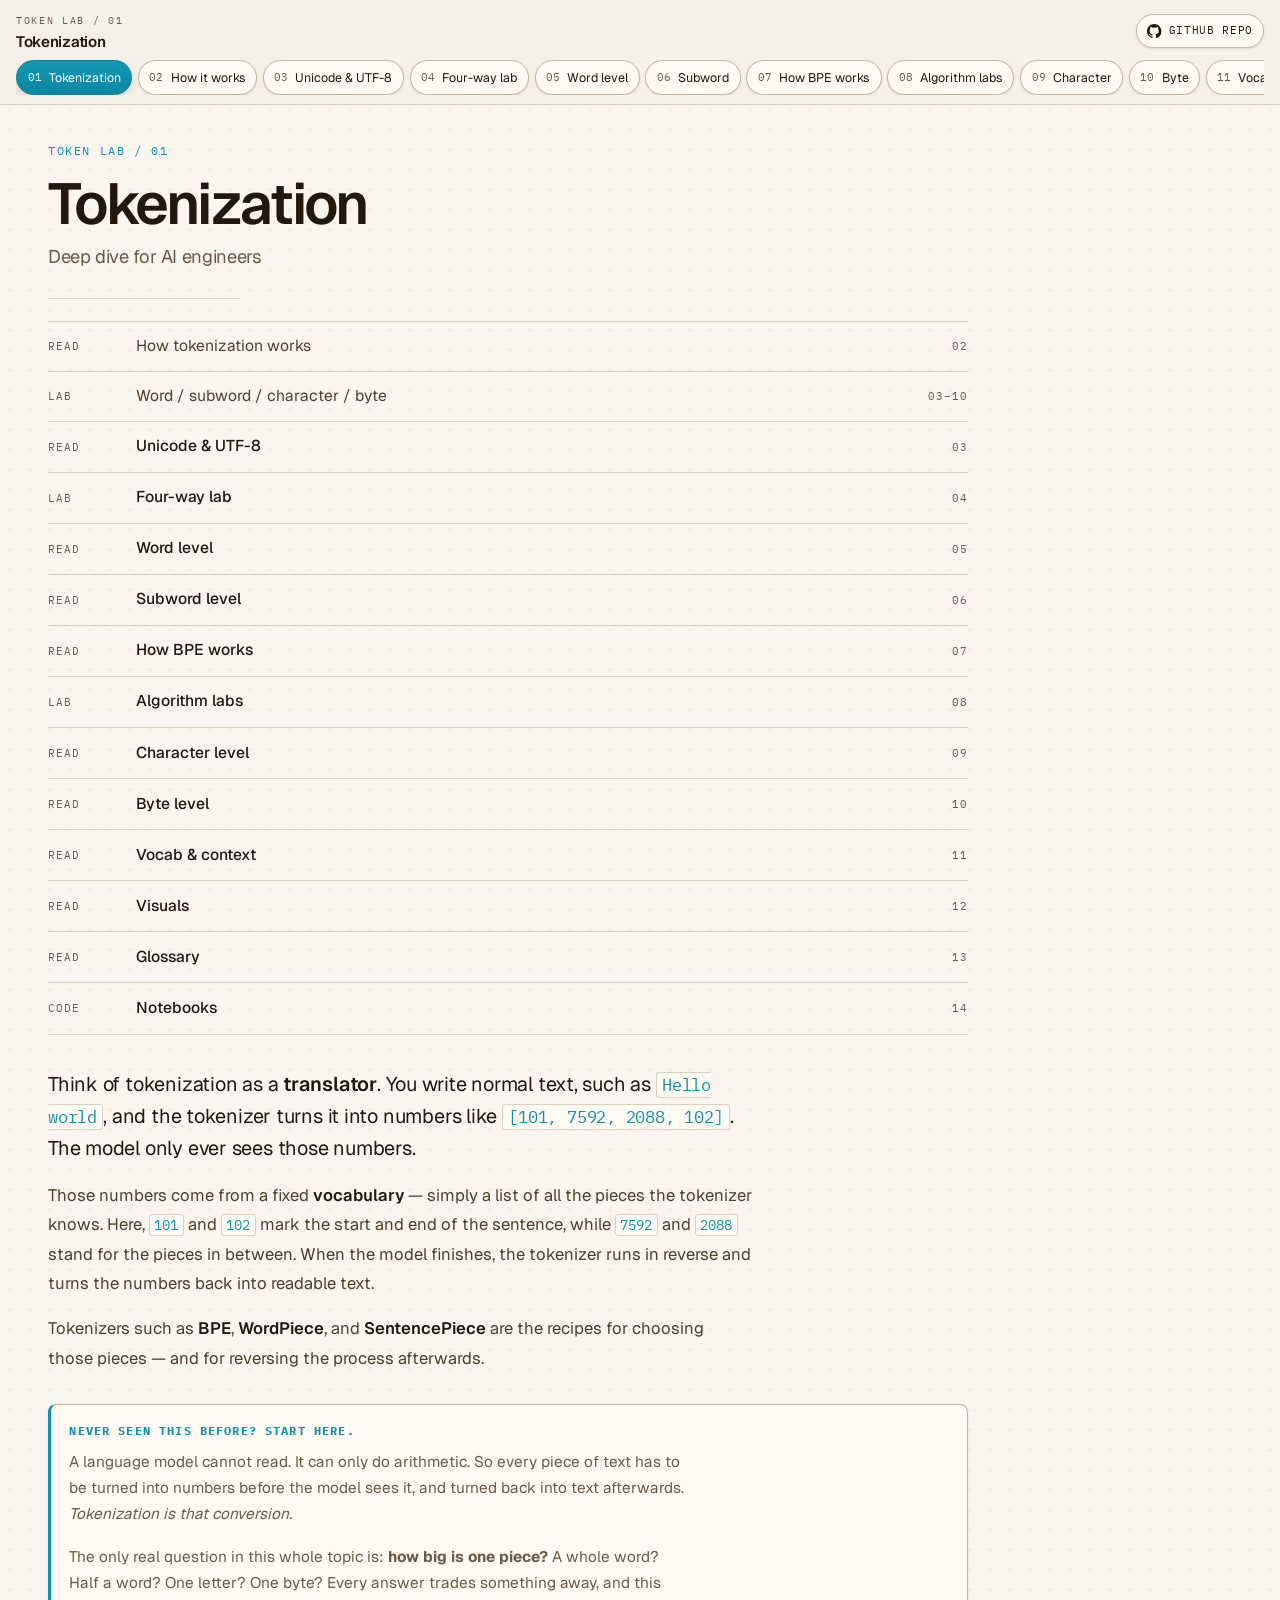
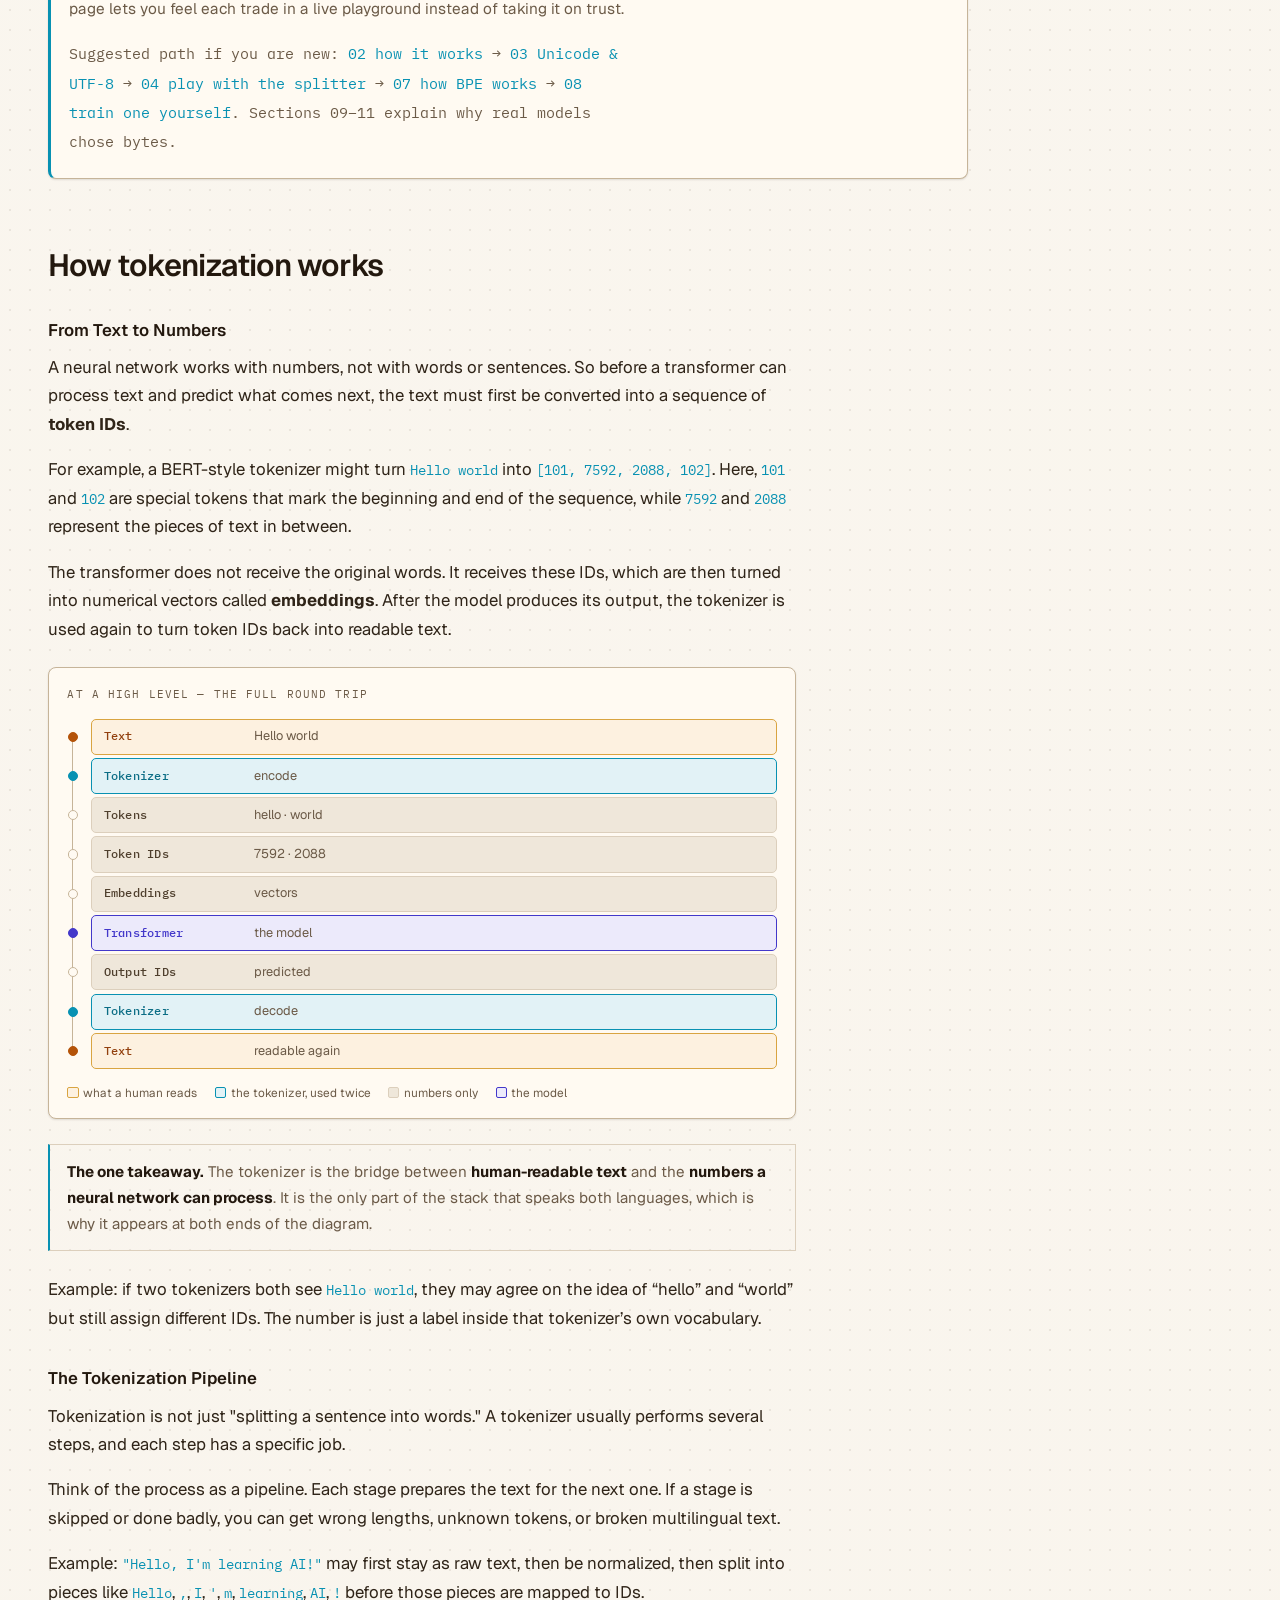
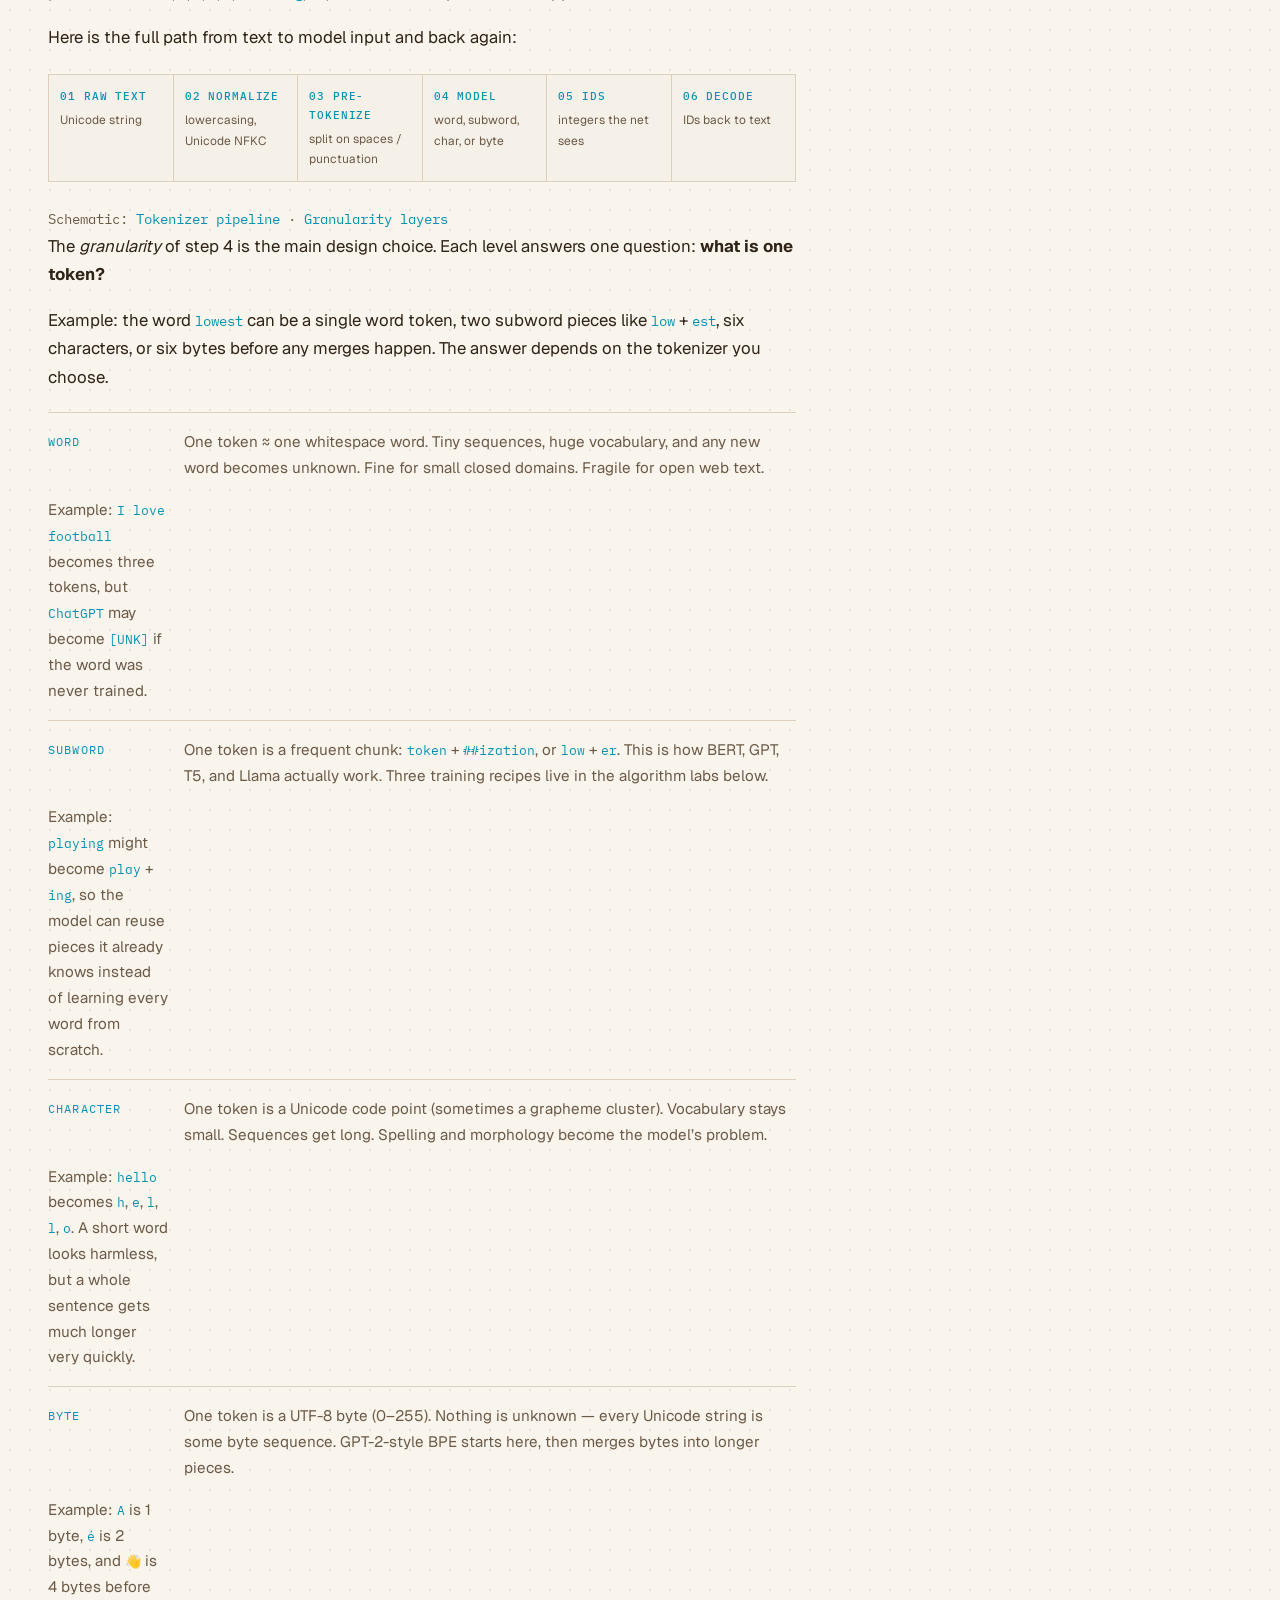
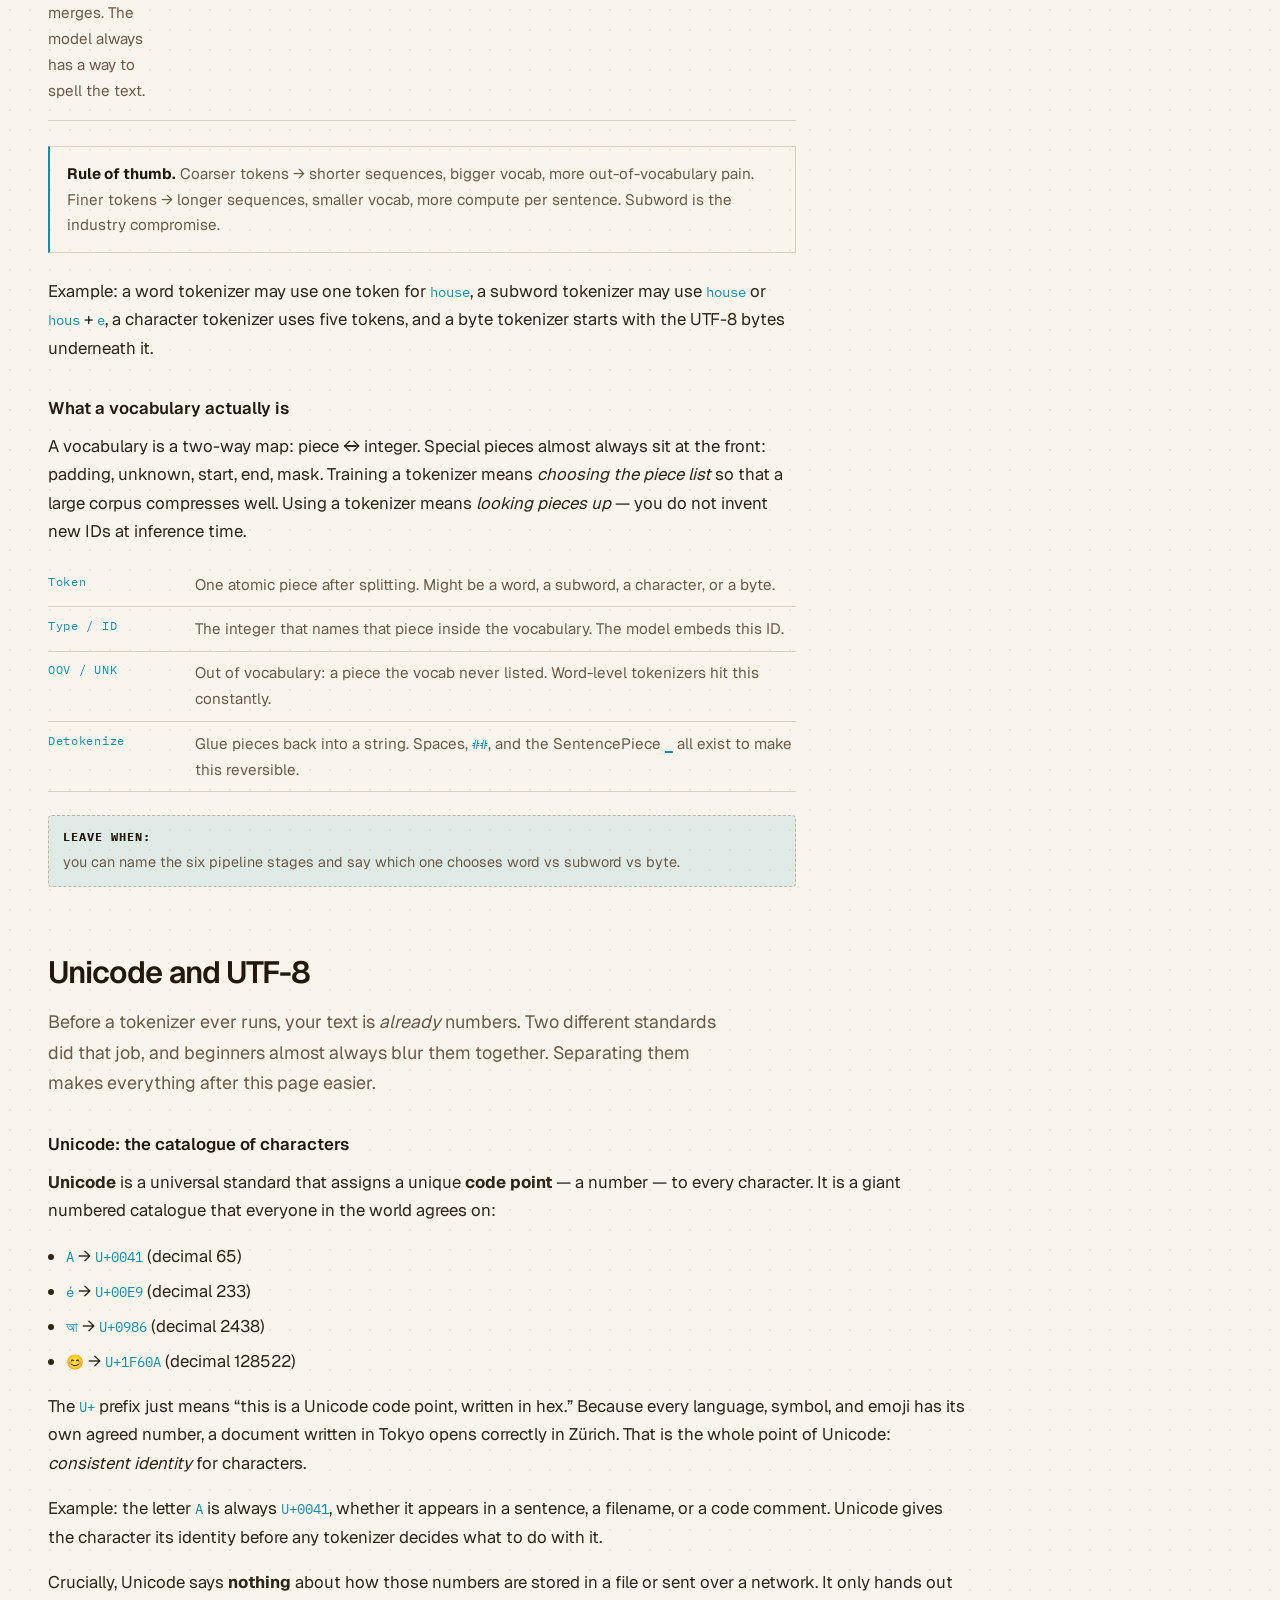
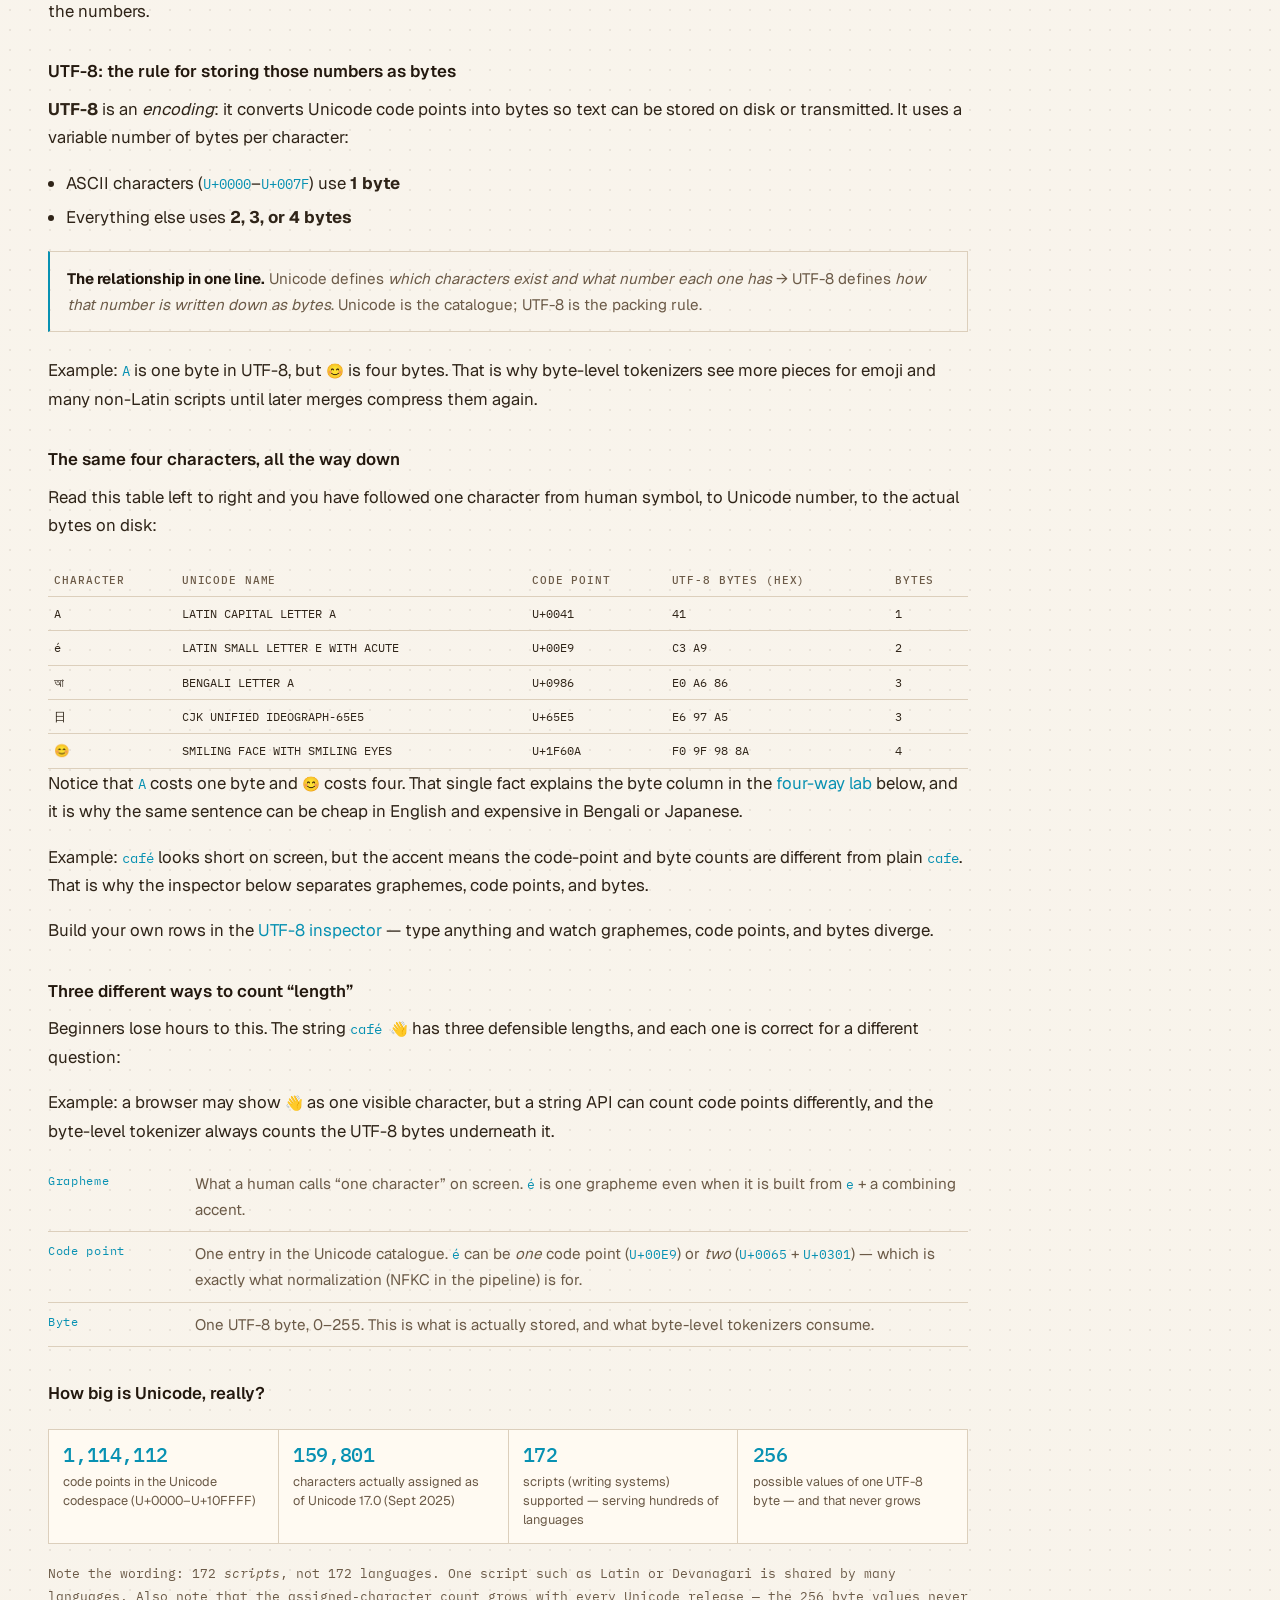
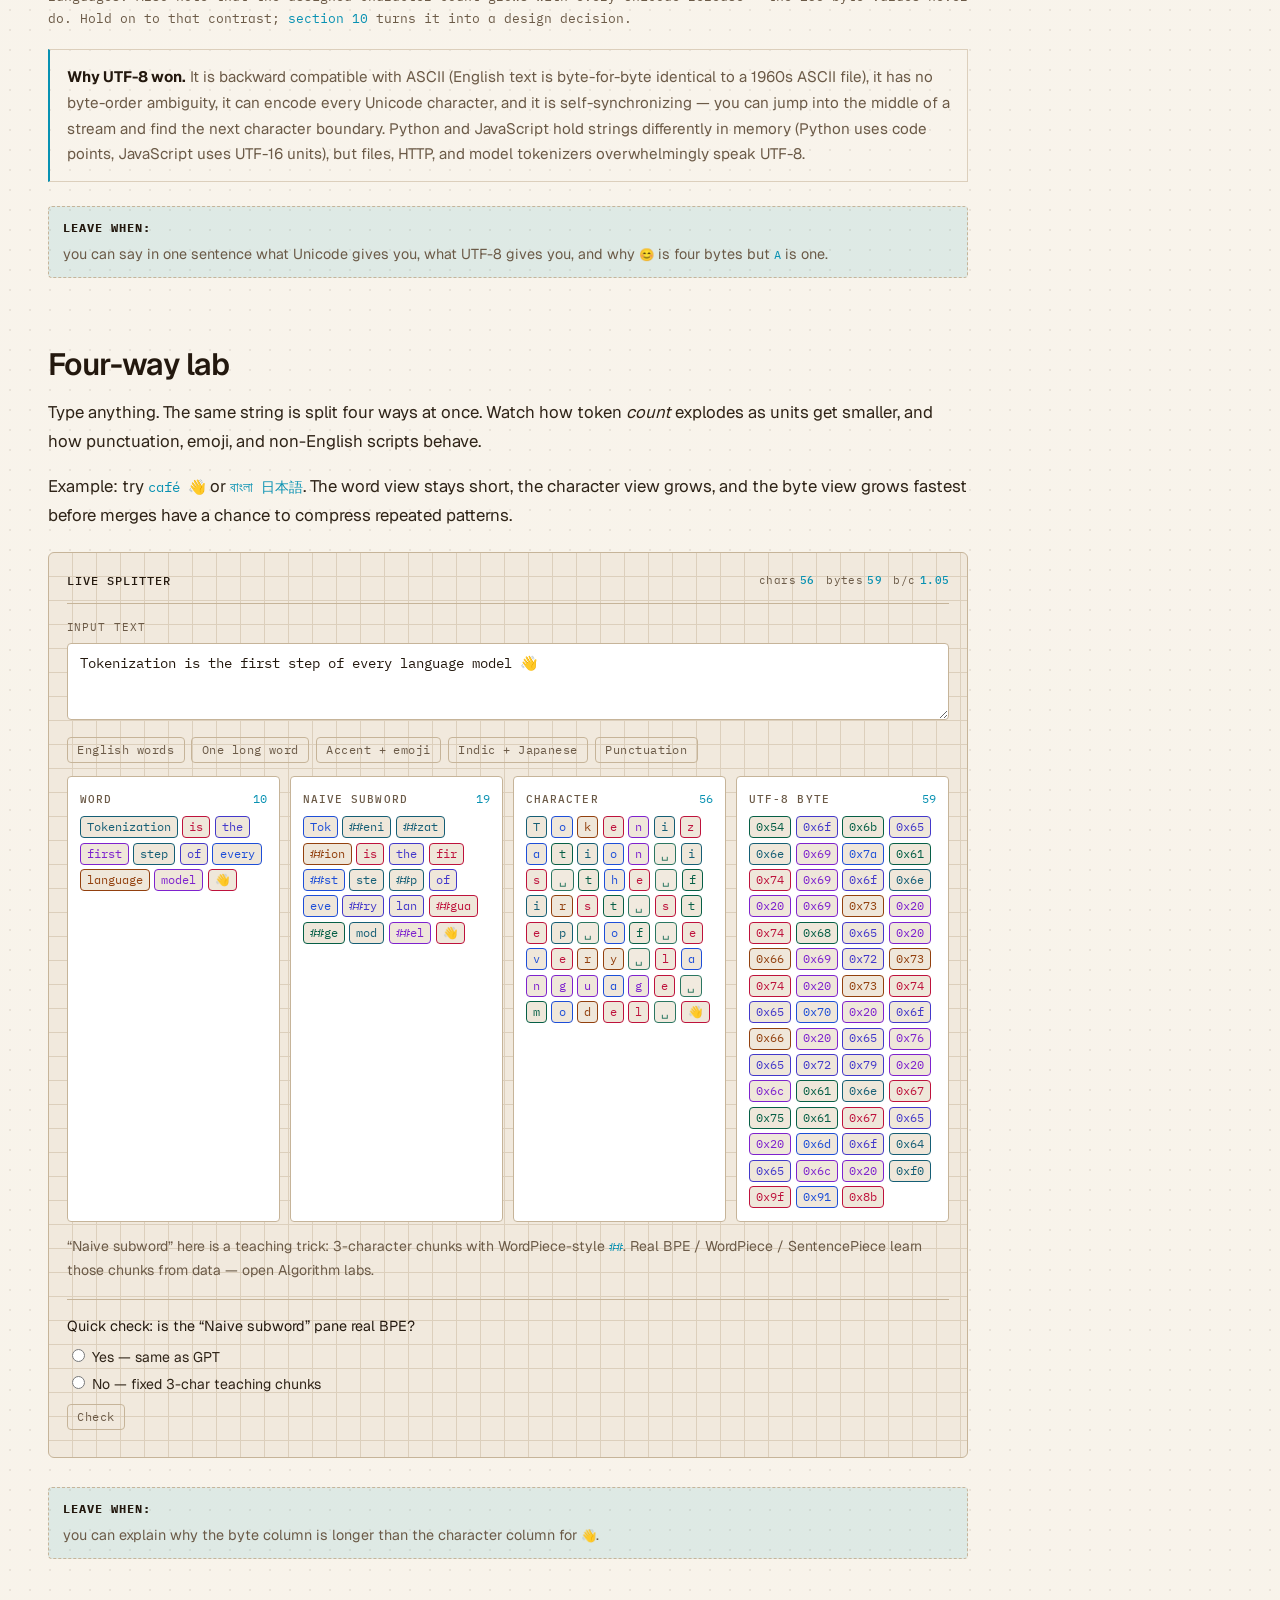
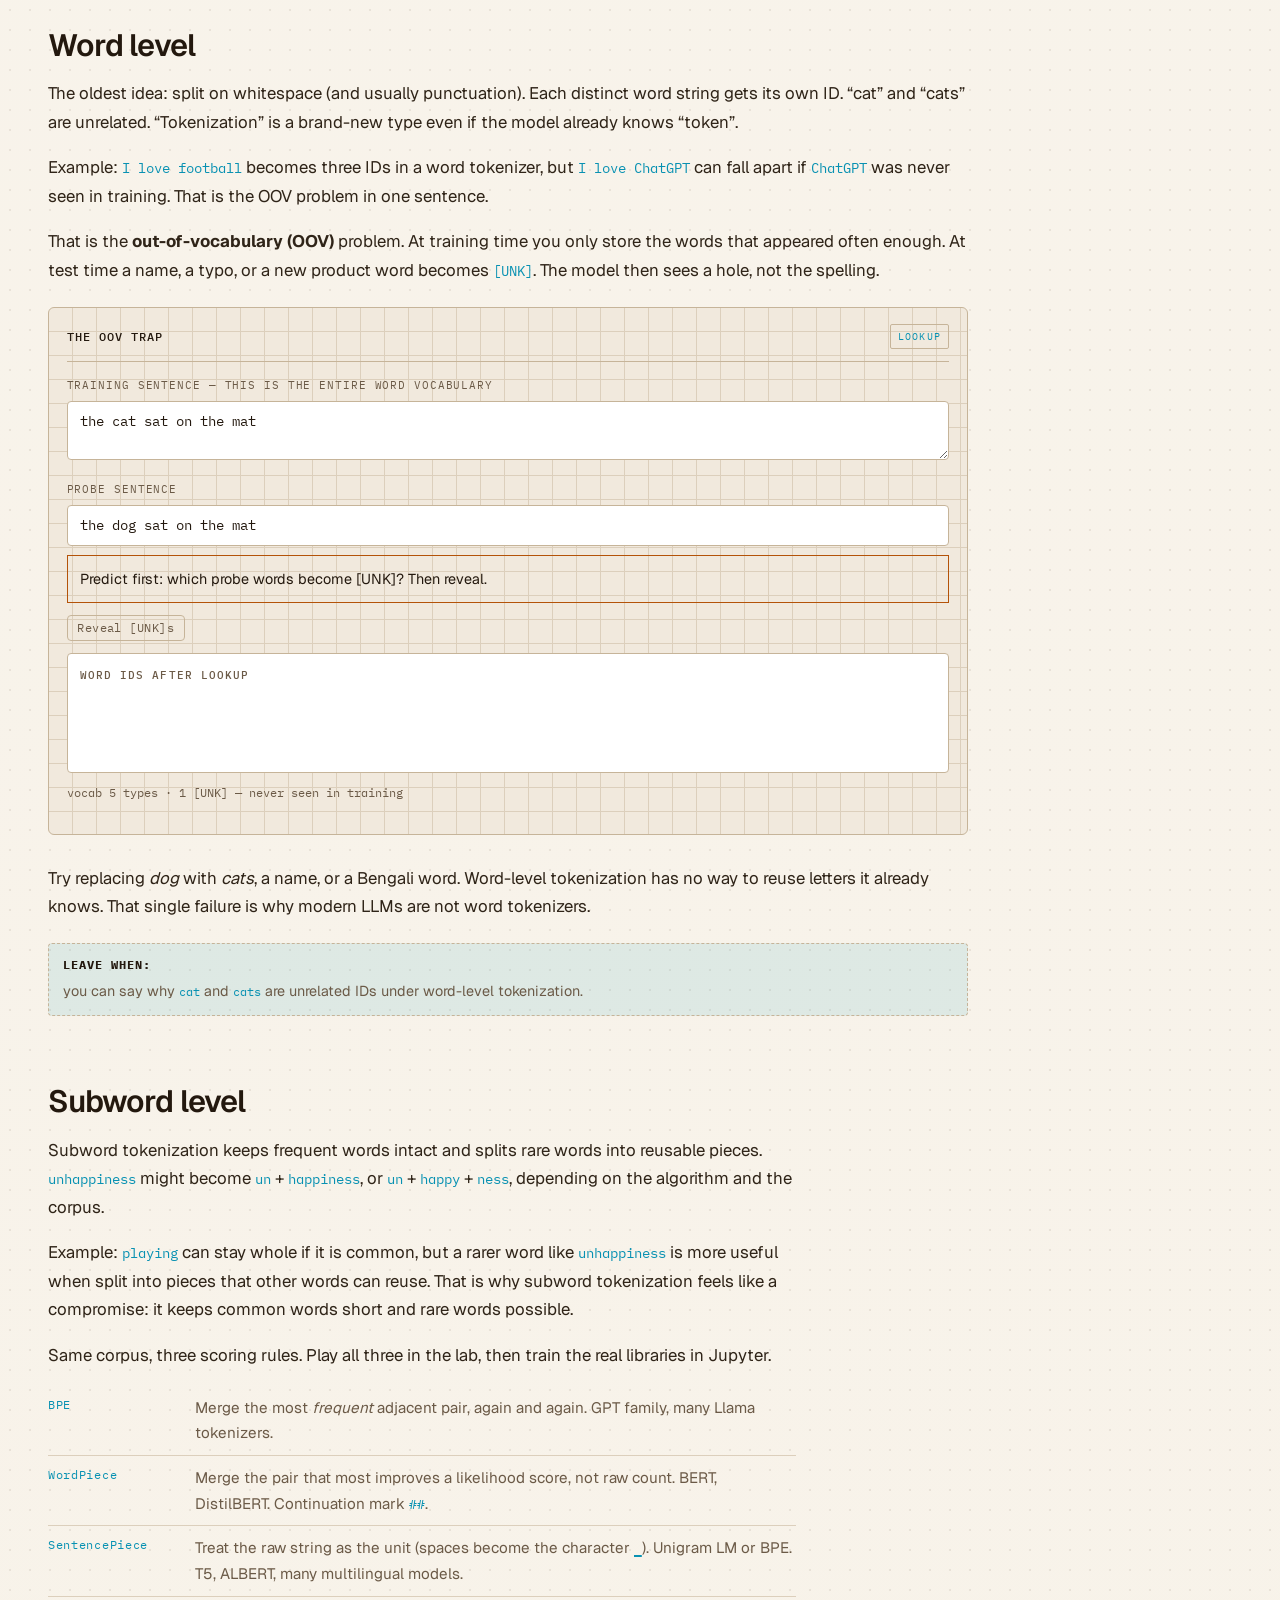
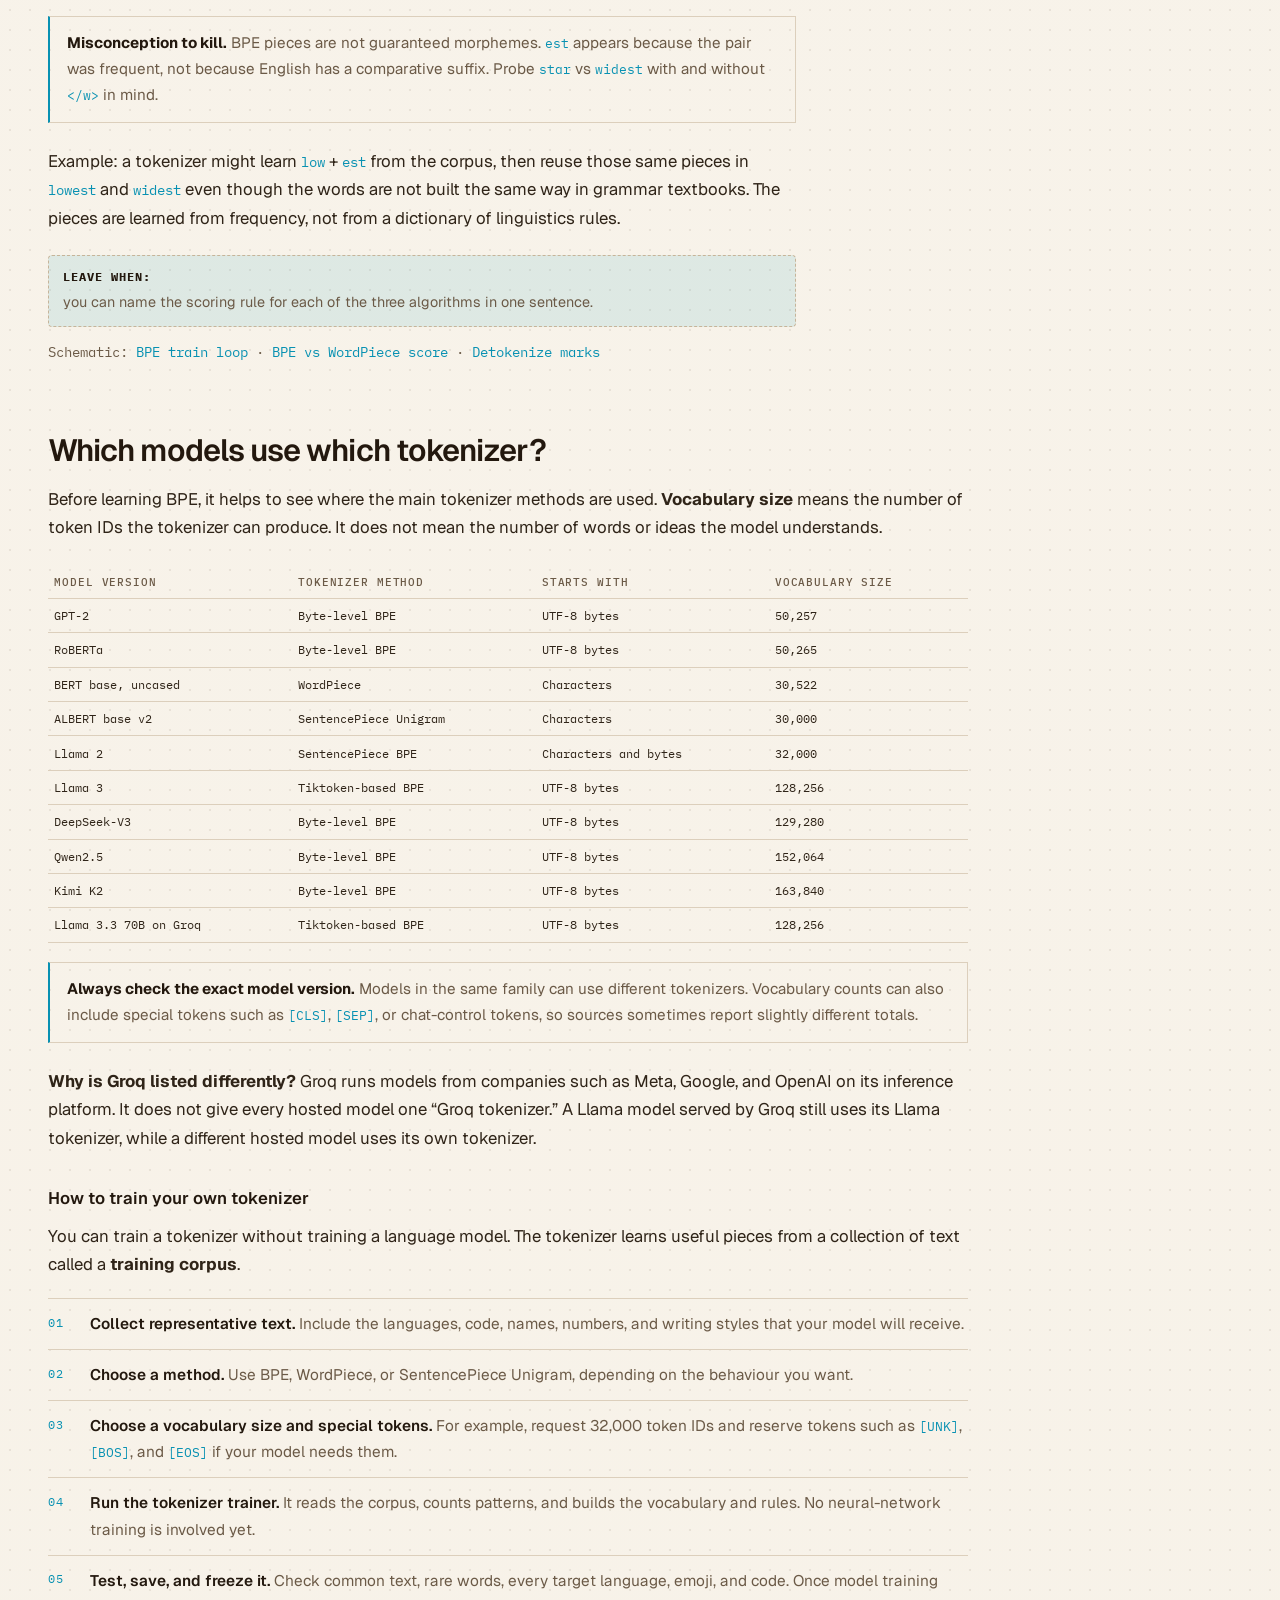
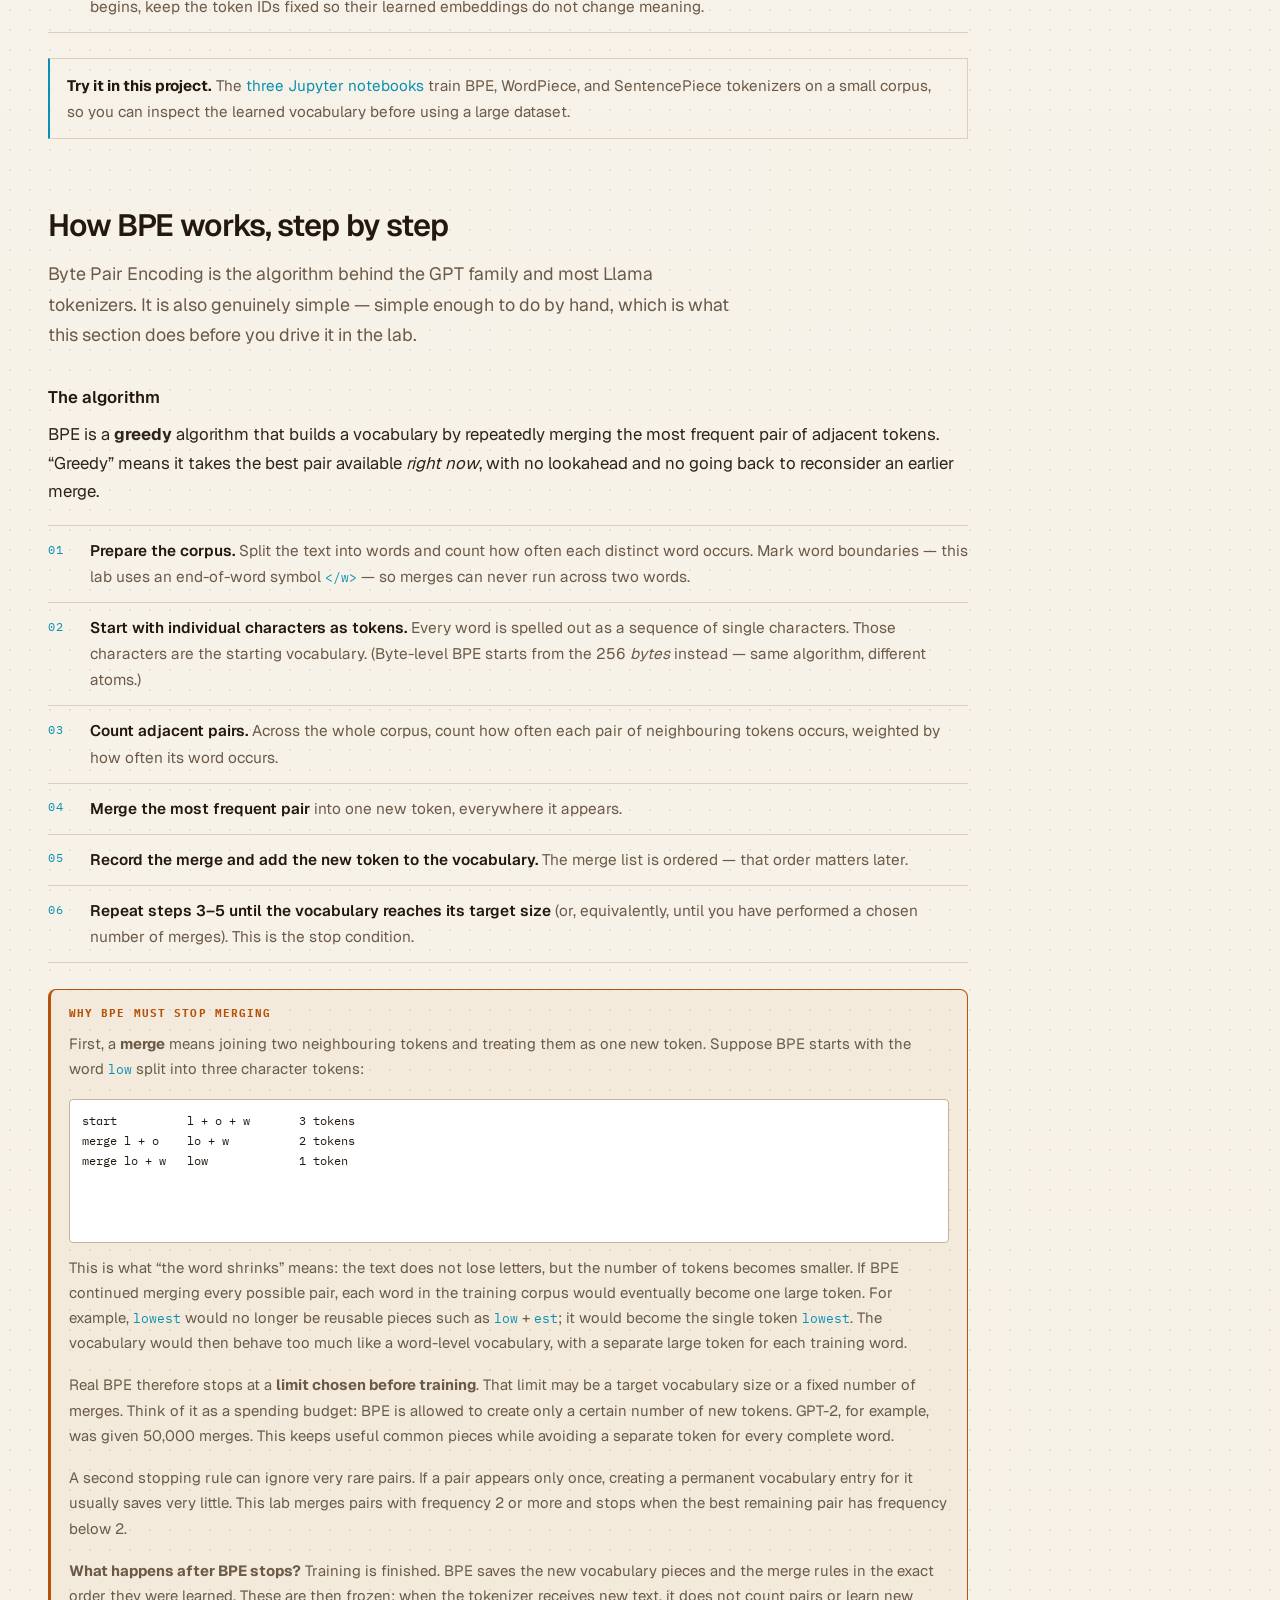
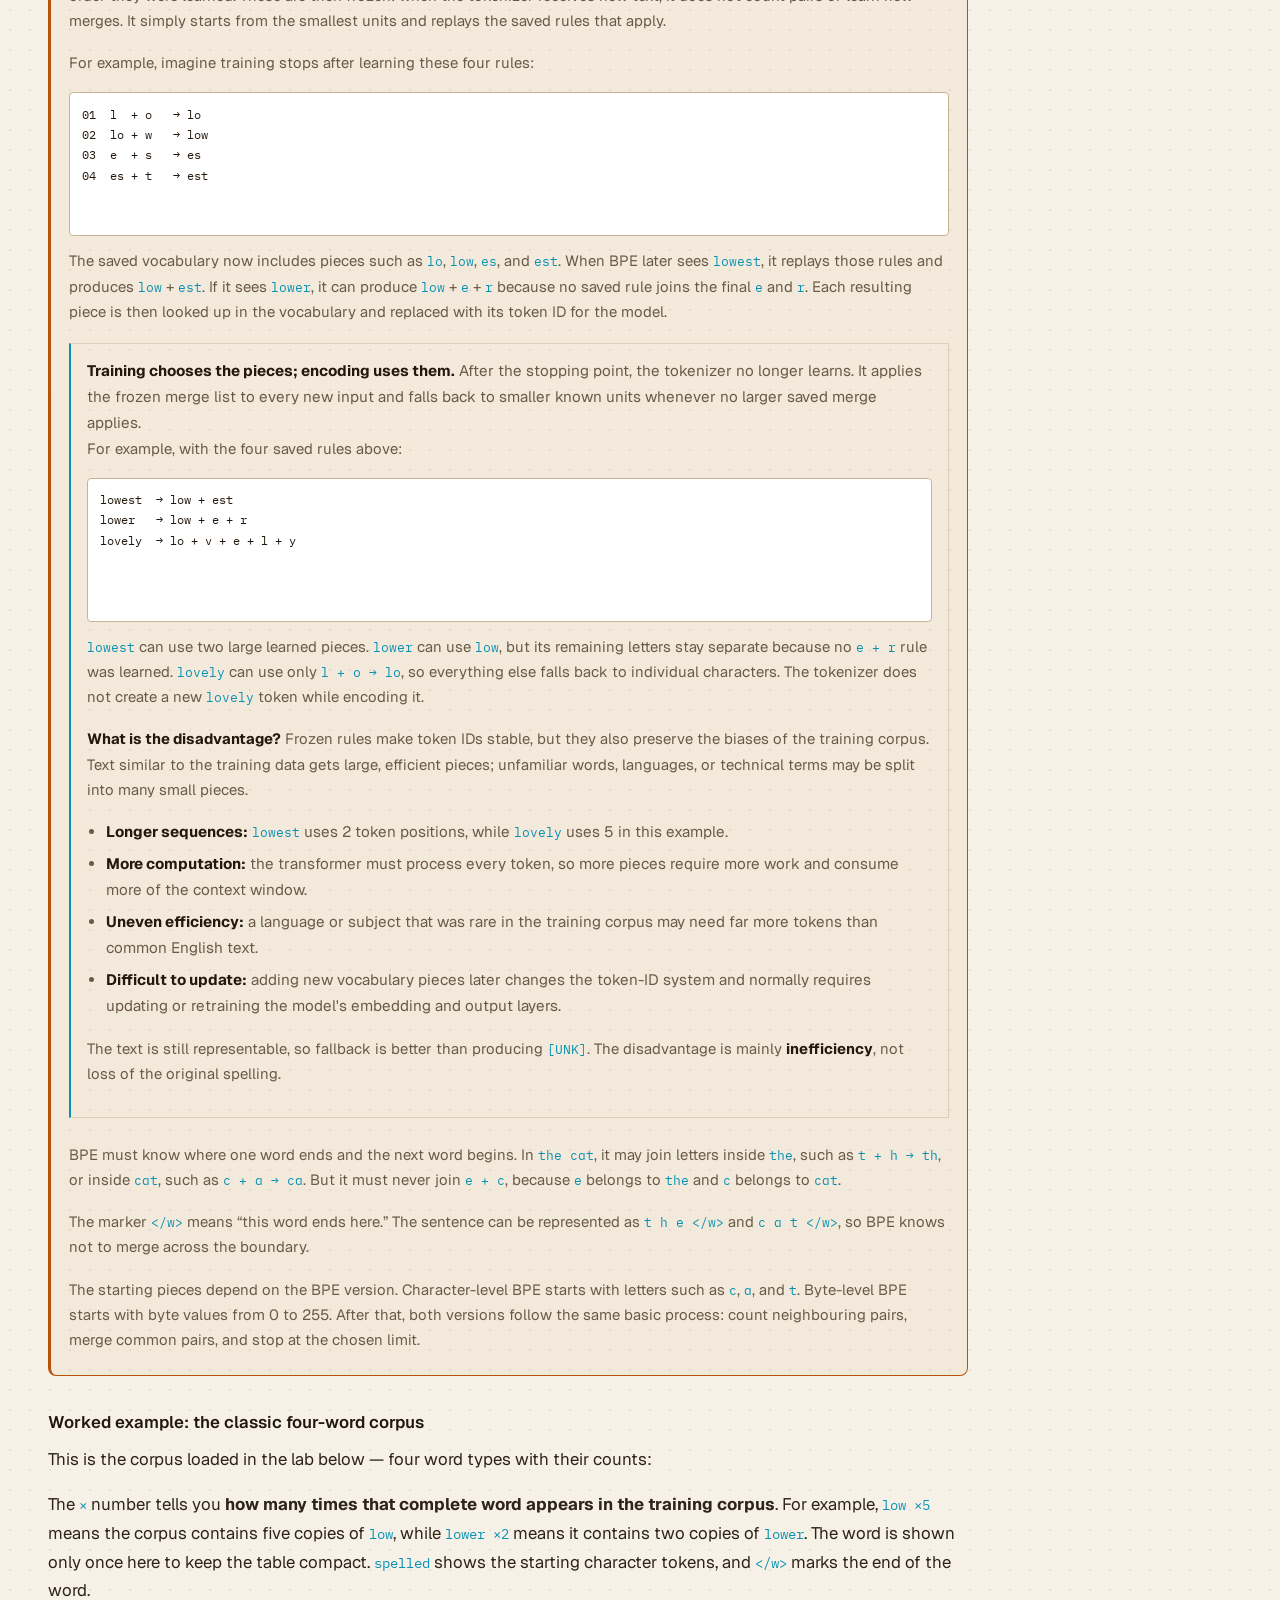
==== commit fa260a37: "Include BPE Explanation Playbook" ====
--- a/site/index.html
+++ b/site/index.html
@@ -2166,6 +2166,12 @@
             <div class="nb">
               <strong>01_bpe.ipynb — Byte Pair Encoding</strong>
               <span>Frequent pair merges, HuggingFace <code>BpeTrainer</code>, then tiktoken as production BPE.</span>
+              <a
+                href="https://colab.research.google.com/drive/1ML-CysqN4qKMJ-DFoJJdEz-aziVyvxbX?usp=sharing"
+                target="_blank"
+                rel="noopener noreferrer"
+                >Open BPE Explained playbook in Colab</a
+              >
             </div>
             <div class="nb">
               <strong>02_wordpiece.ipynb — WordPiece</strong>
